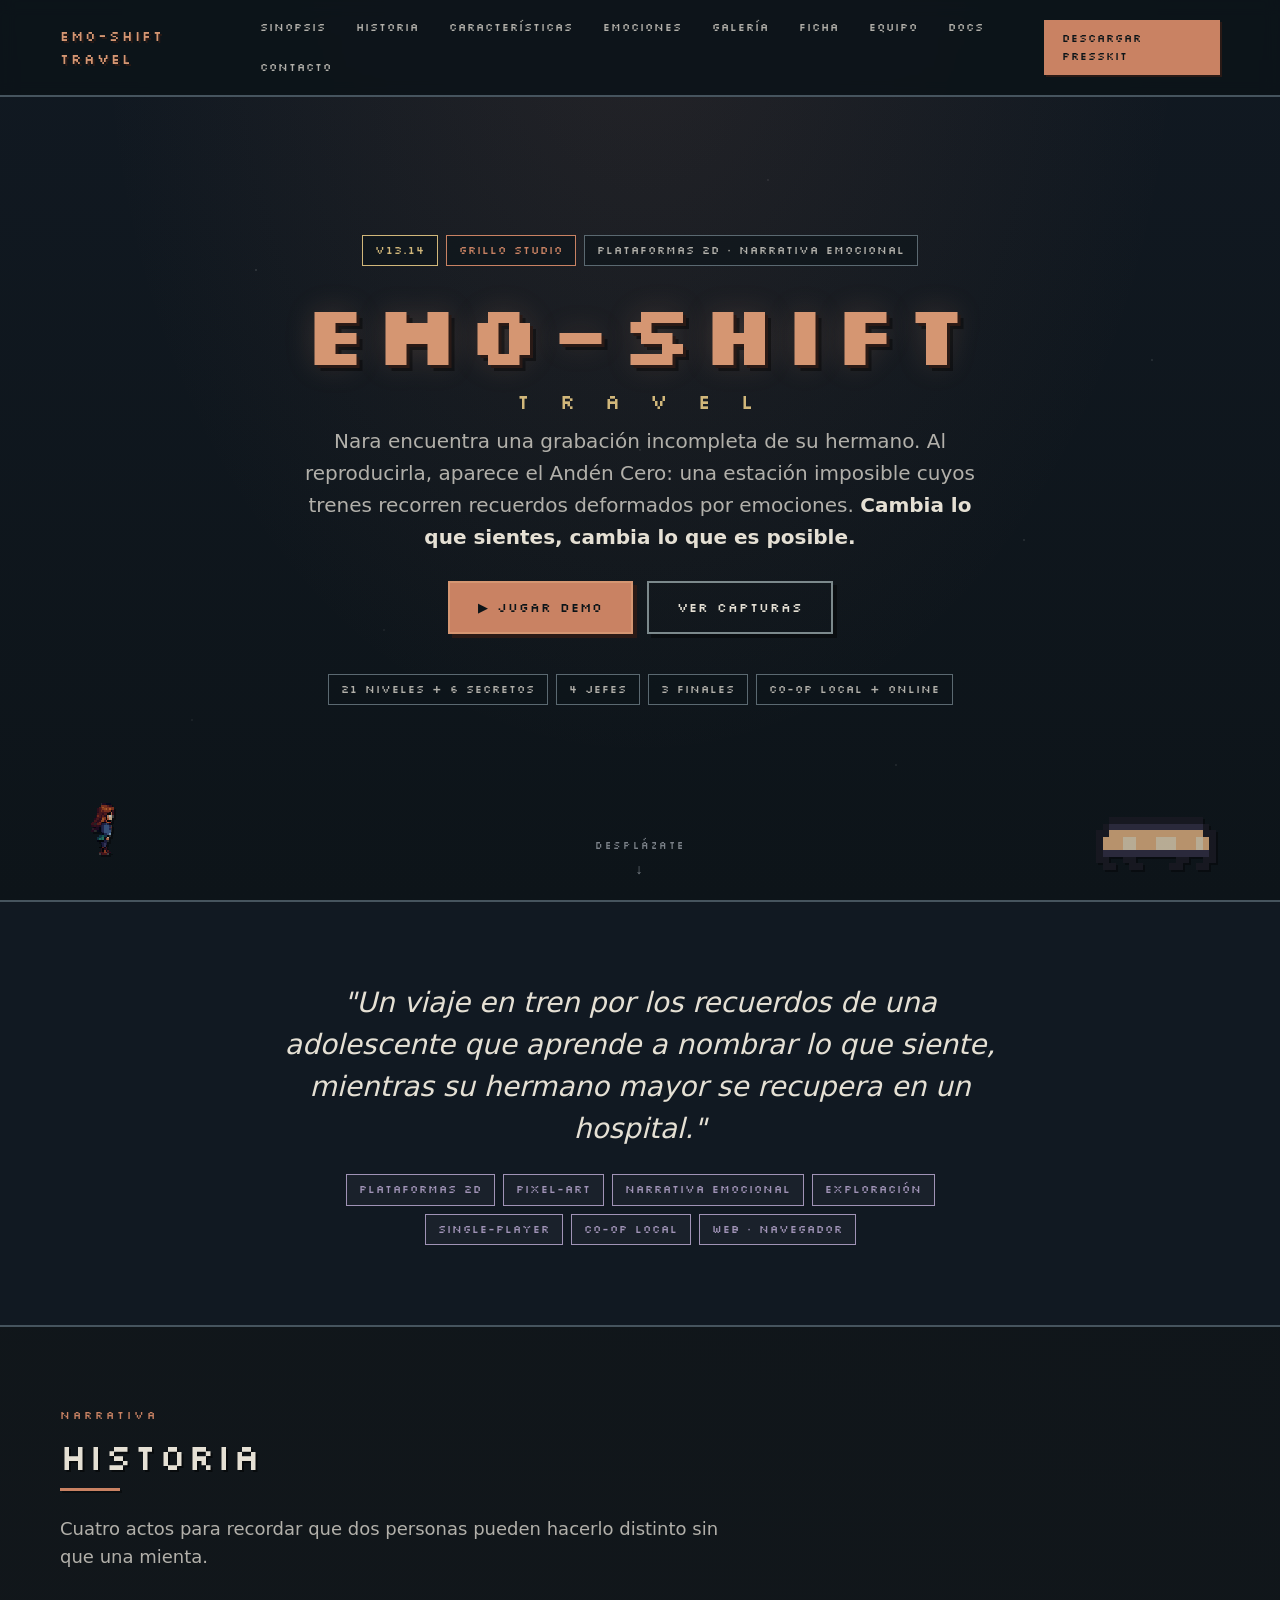
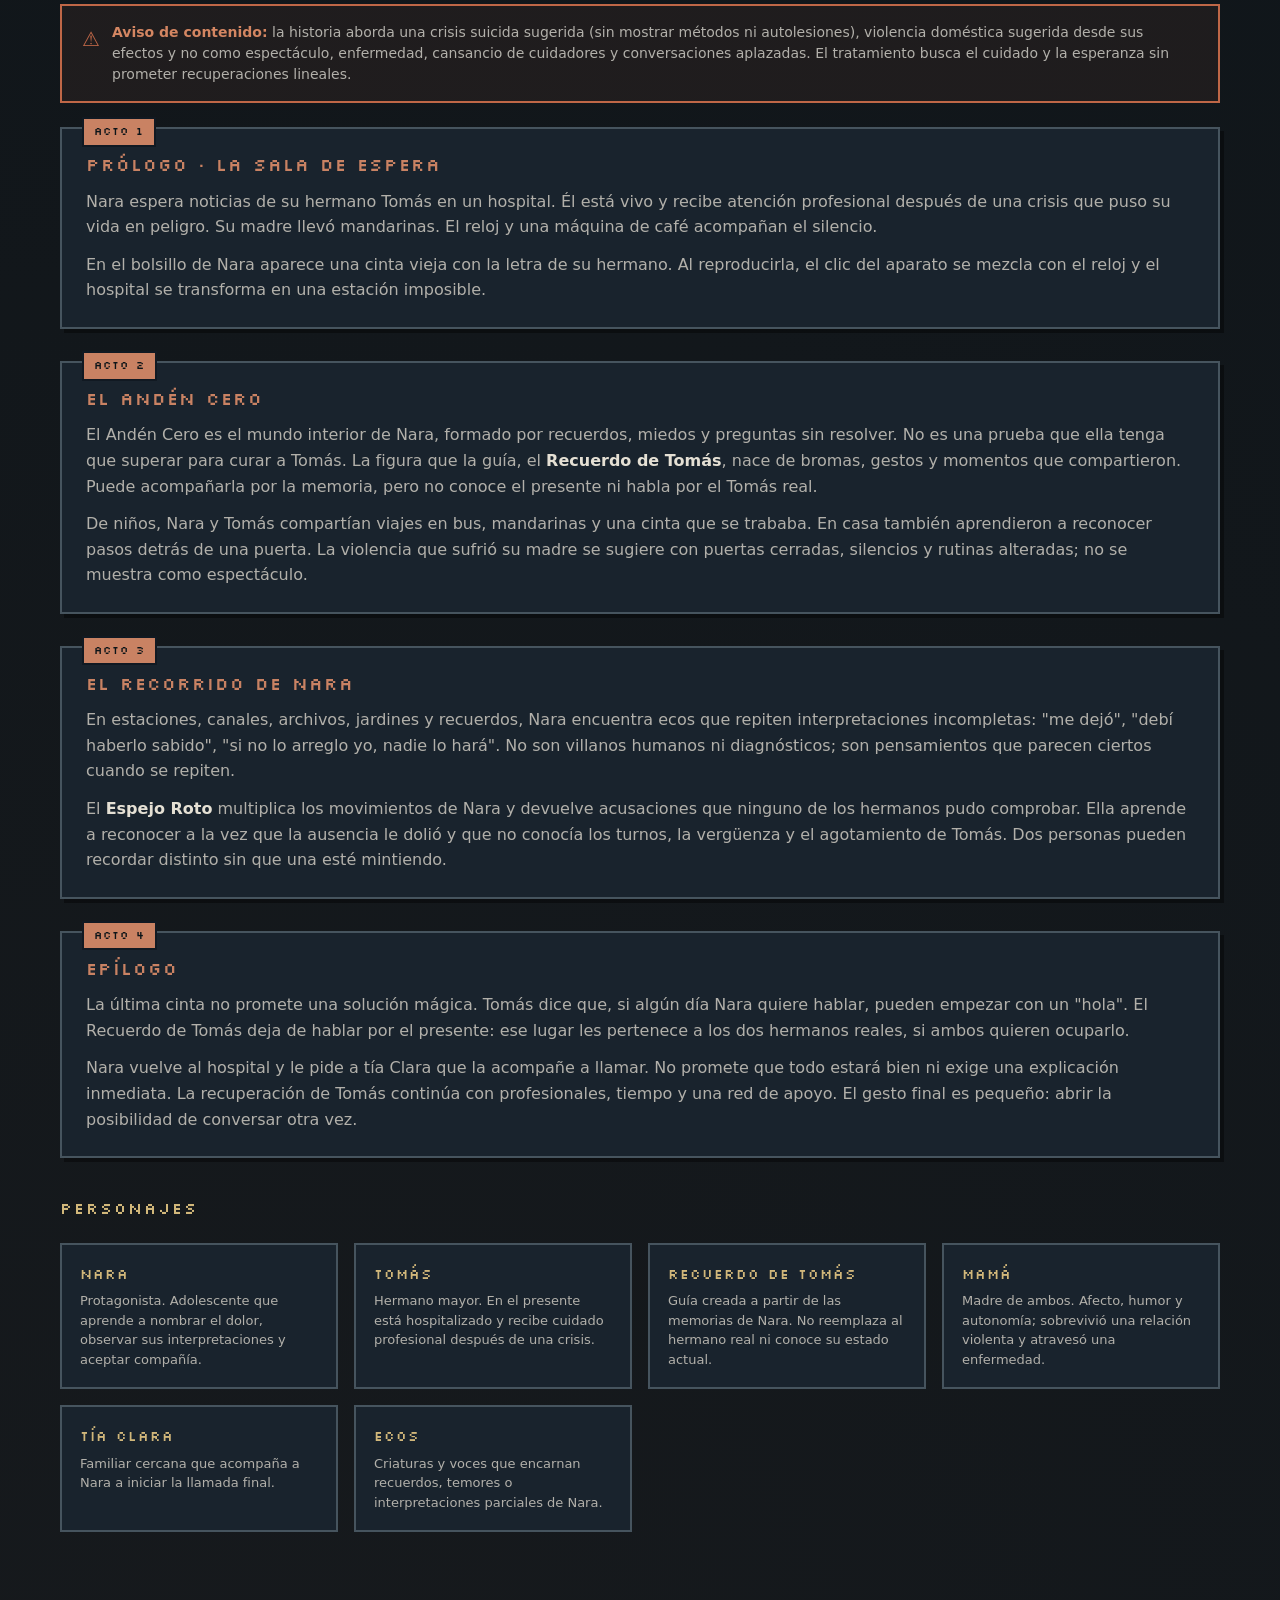
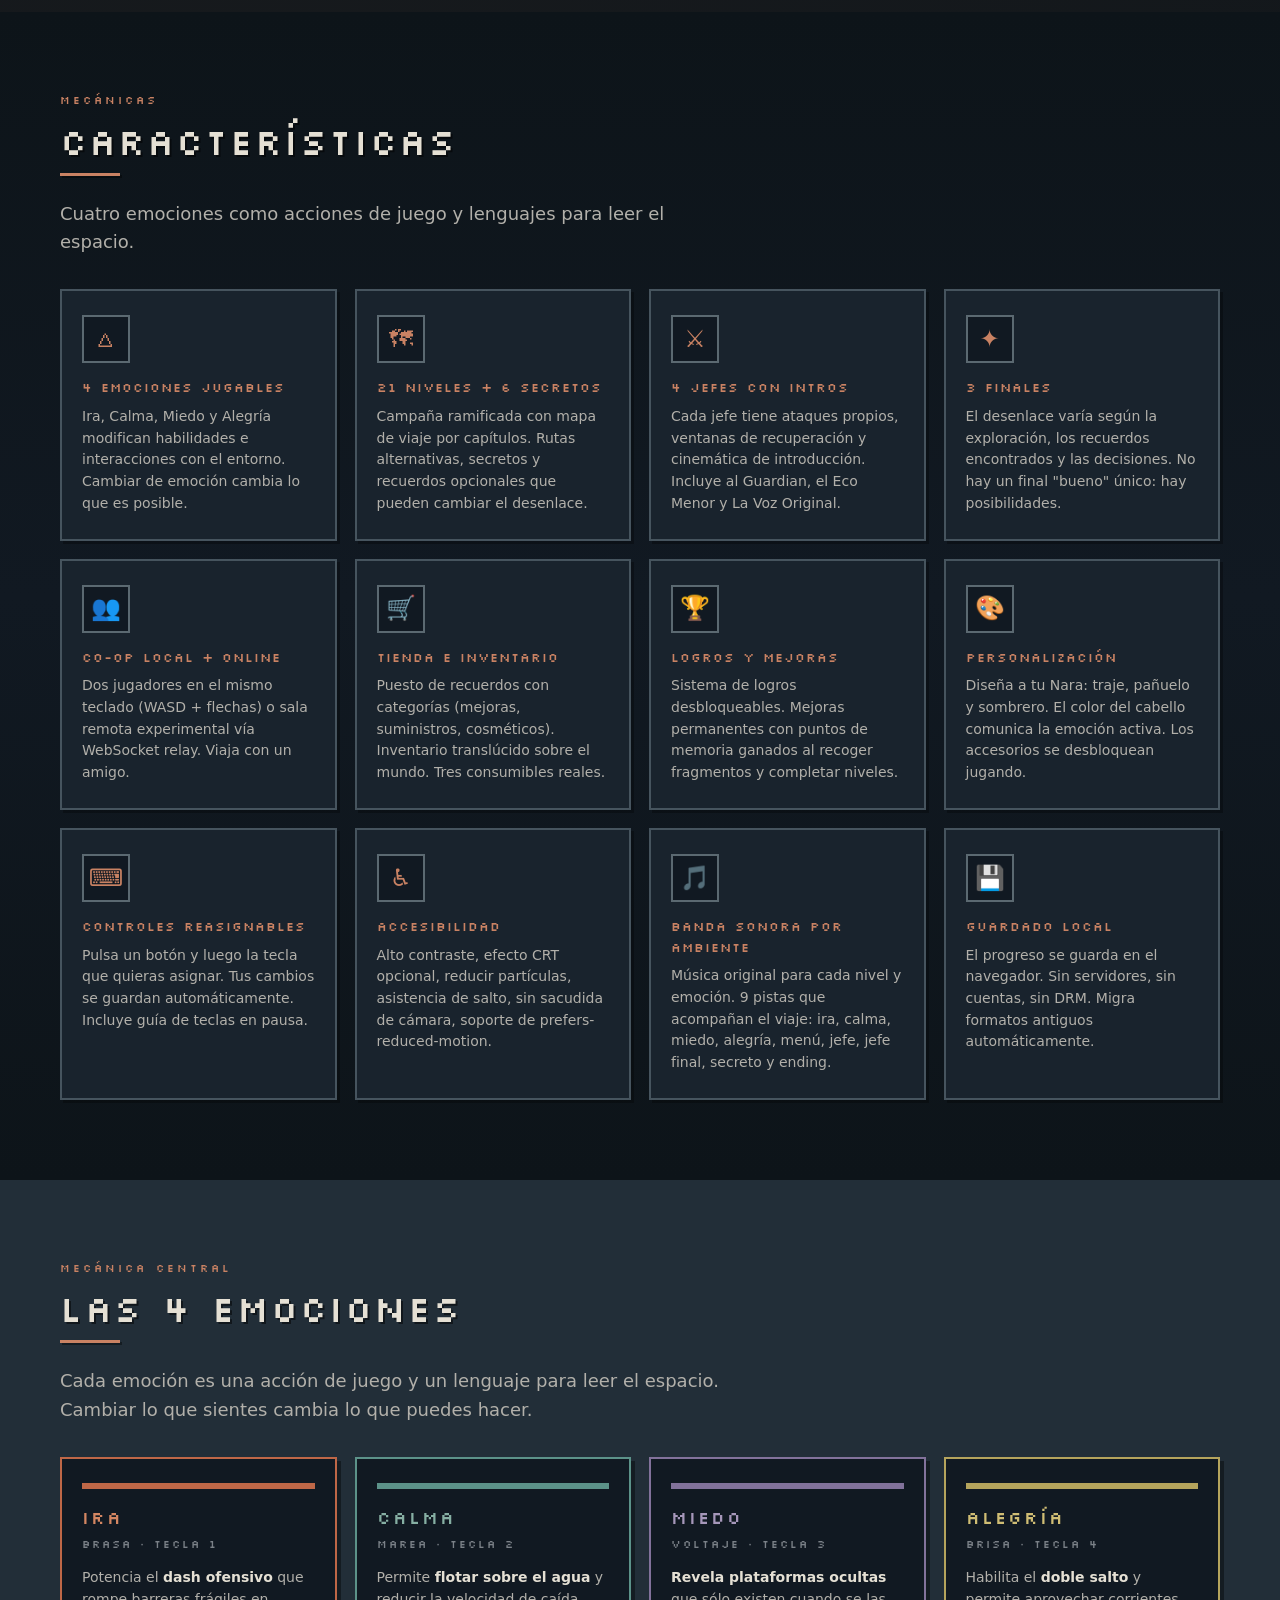
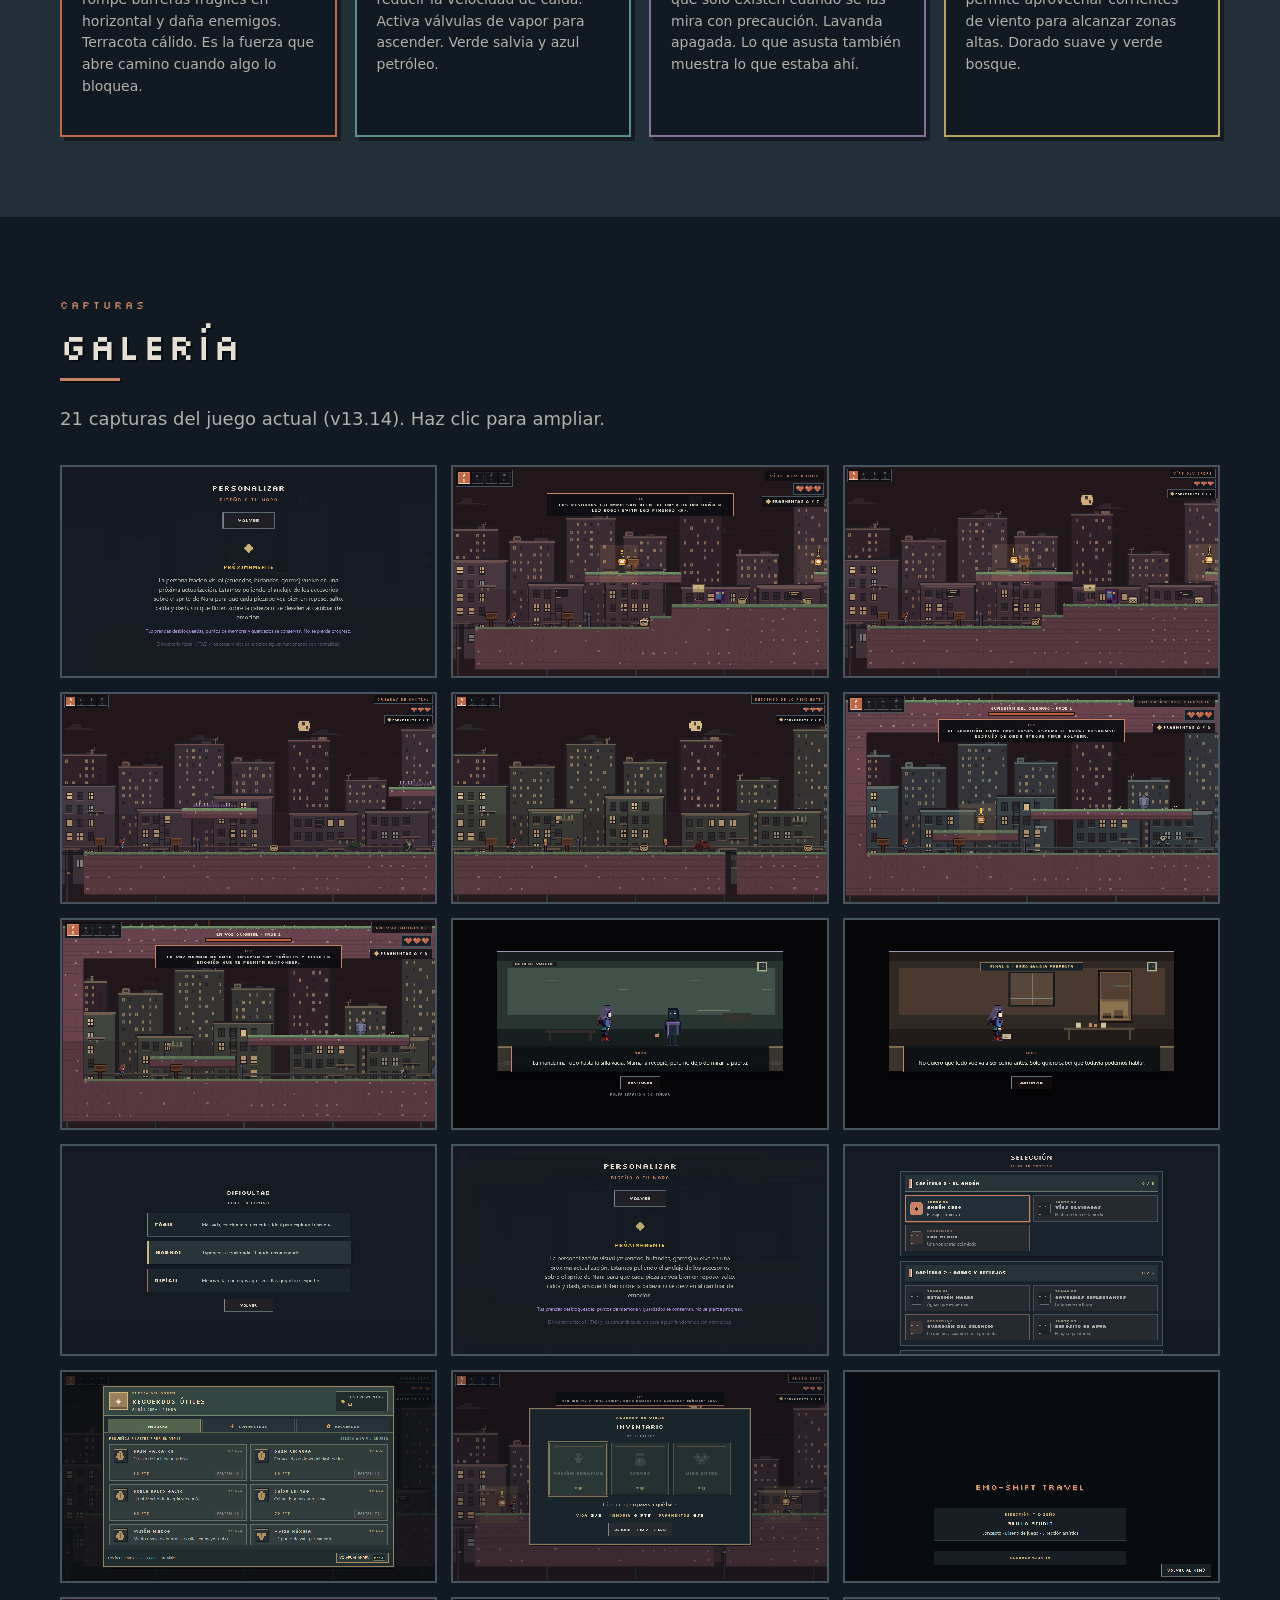
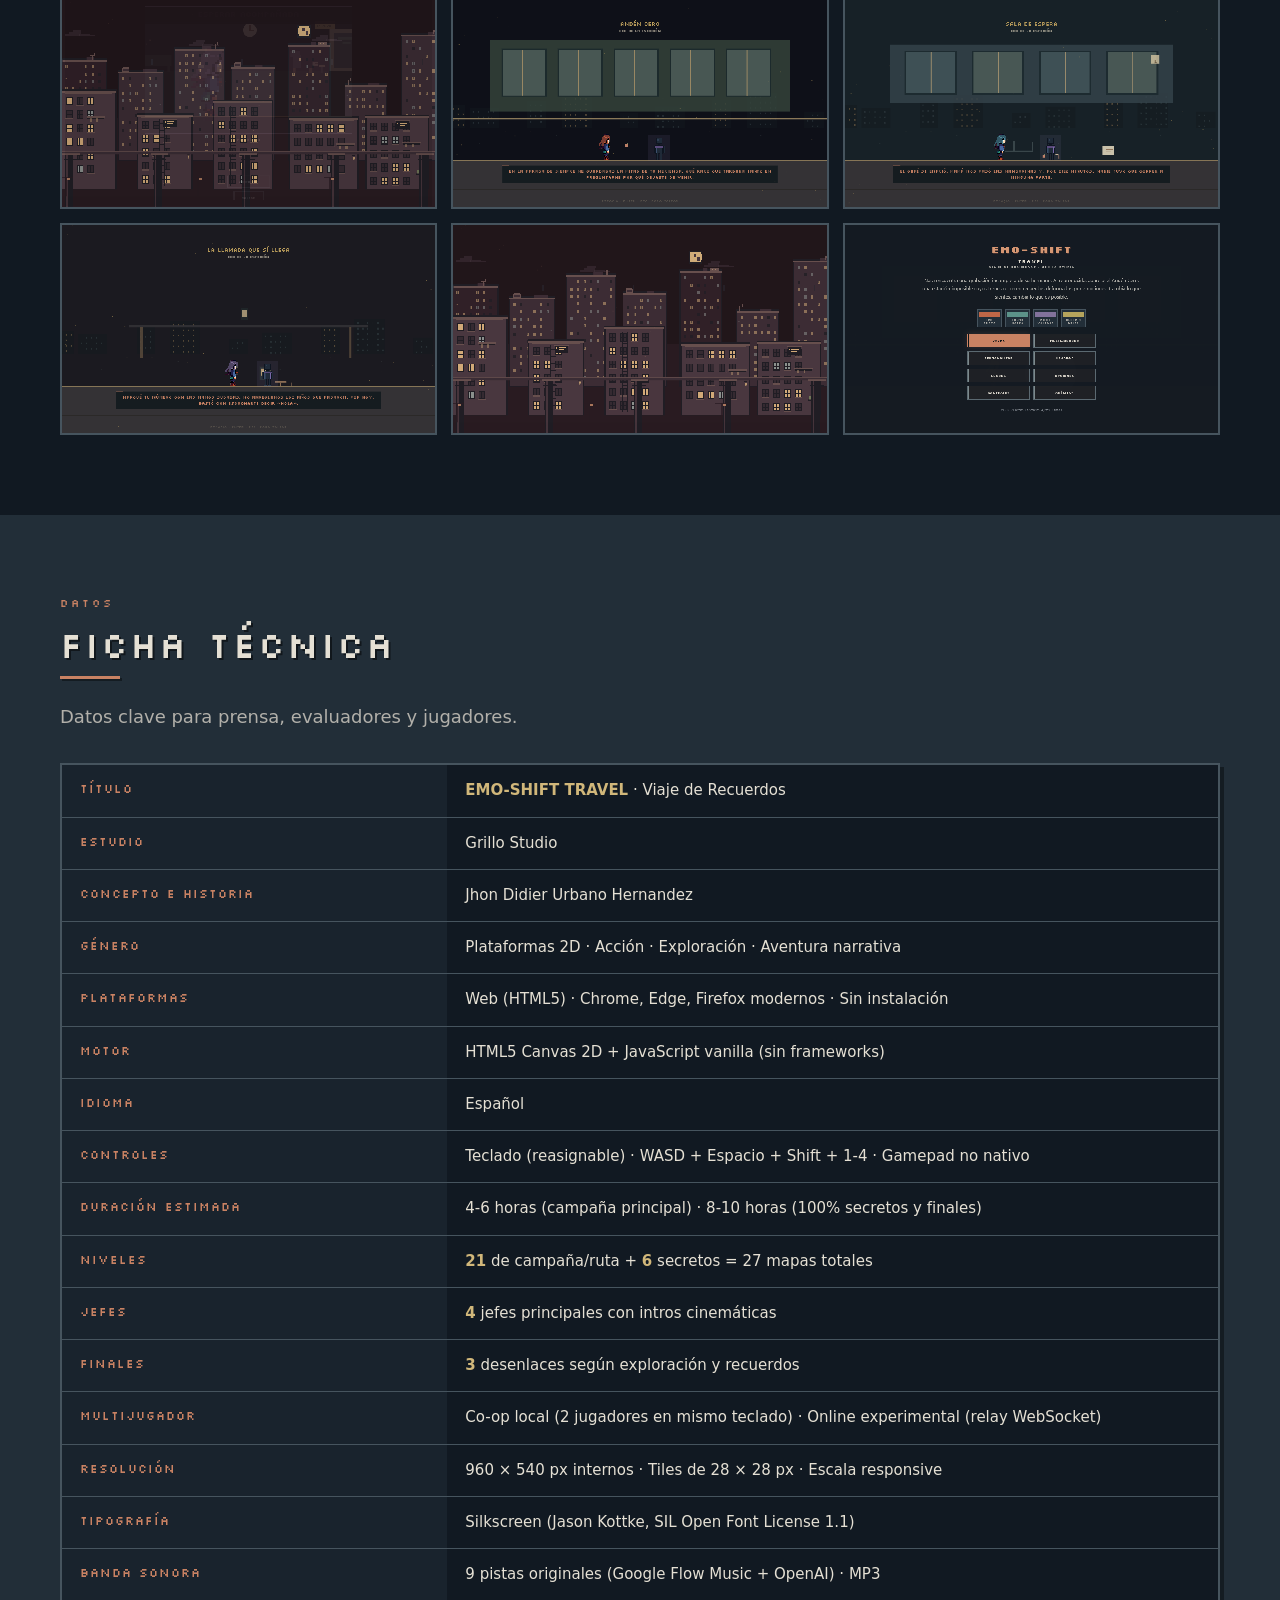
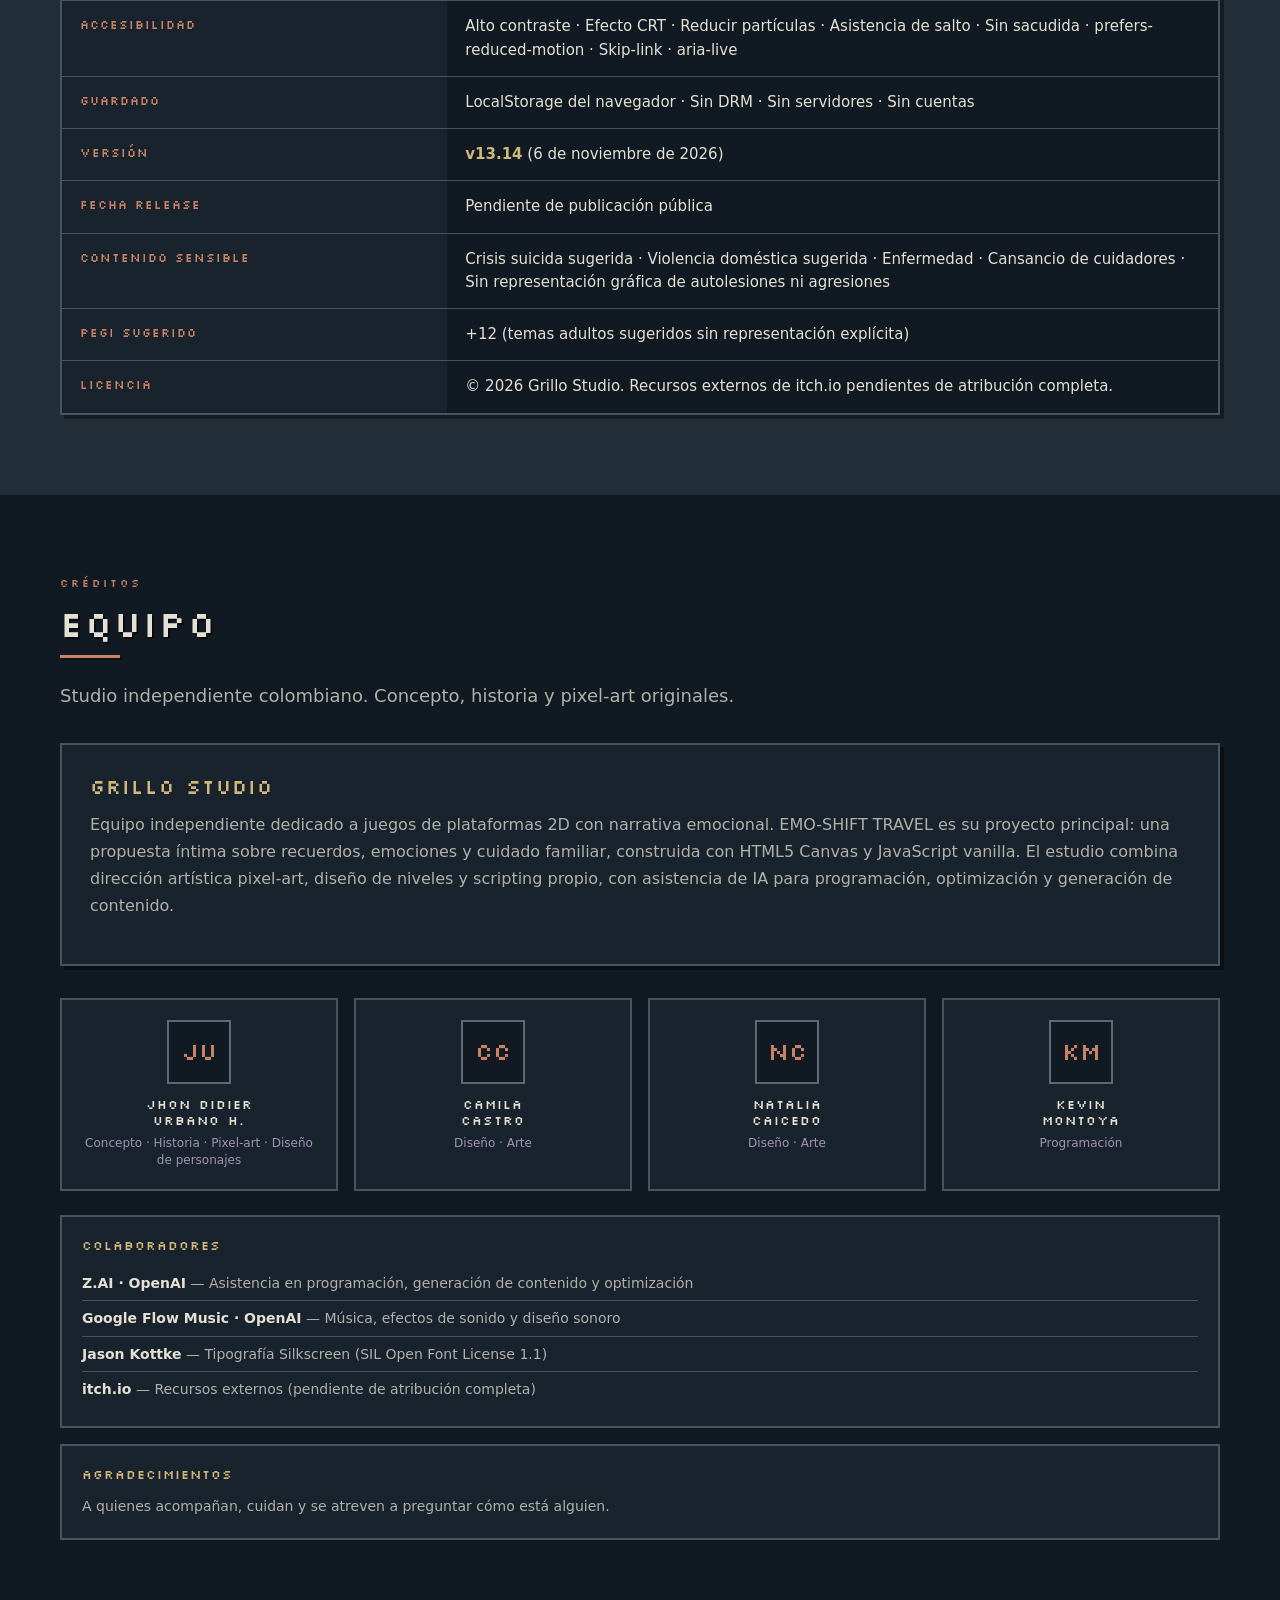
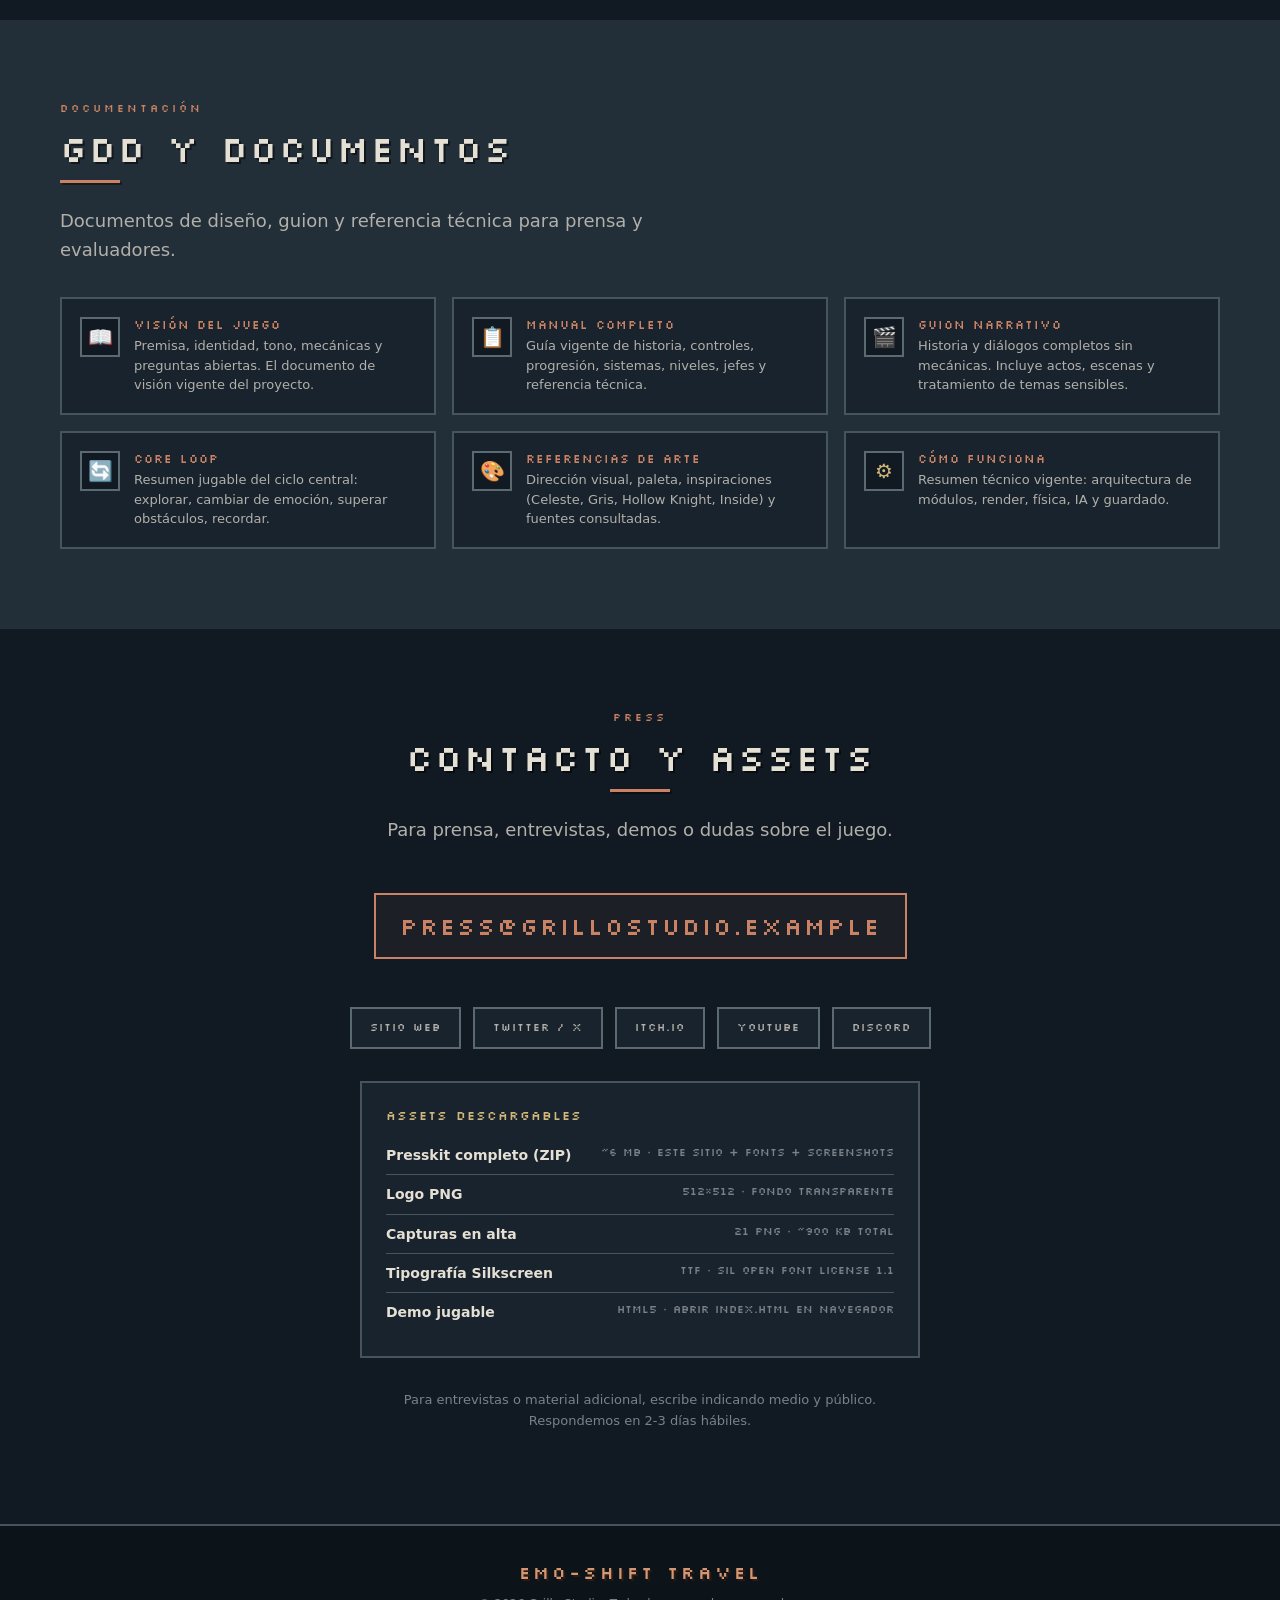
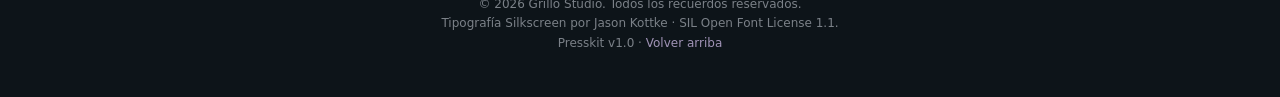
==== index.html @ 0ce3b148 "Emoshift Presskit" ====
<!DOCTYPE html>
<html lang="es">
<head>
<meta charset="UTF-8">
<meta name="viewport" content="width=device-width, initial-scale=1.0">
<title>EMO-SHIFT TRAVEL — Presskit · Grillo Studio</title>
<meta name="description" content="Presskit oficial de EMO-SHIFT TRAVEL, plataformas 2D narrativa de Grillo Studio. Sinopsis, características, galería, ficha técnica y contacto.">
<meta name="author" content="Grillo Studio · Jhon Didier Urbano Hernandez">
<meta name="theme-color" content="#111922">
<meta name="color-scheme" content="dark">
<!-- Open Graph -->
<meta property="og:type" content="website">
<meta property="og:title" content="EMO-SHIFT TRAVEL · Presskit">
<meta property="og:description" content="Pixel-art emocional: cambia lo que sientes, cambia lo que es posible. 21 niveles + 6 secretos · 4 jefes · 3 finales. Grillo Studio.">
<meta property="og:image" content="assets/logos/logo-512.png">
<meta property="og:image:width" content="512">
<meta property="og:image:height" content="512">
<meta property="og:image:alt" content="Logo de EMO-SHIFT TRAVEL">
<!-- Twitter -->
<meta name="twitter:card" content="summary_large_image">
<meta name="twitter:title" content="EMO-SHIFT TRAVEL · Presskit">
<meta name="twitter:description" content="Pixel-art emocional: cambia lo que sientes, cambia lo que es posible.">
<meta name="twitter:image" content="assets/logos/logo-512.png">
<!-- Favicon: SVG moderno + PNG fallback -->
<link rel="icon" type="image/svg+xml" href="assets/logos/logo.svg">
<link rel="icon" type="image/png" sizes="64x64" href="assets/logos/favicon-64.png">
<link rel="apple-touch-icon" href="assets/logos/logo-256.png">
<link rel="manifest" href="site.webmanifest">
<link rel="stylesheet" href="css/presskit.css">
</head>
<body>
<a href="#main" class="skip-link">Saltar al contenido</a>

<!-- ============ NAV ============ -->
<nav class="nav" id="nav" aria-label="Navegación principal">
  <div class="nav-inner">
    <a href="#hero" class="nav-brand">EMO-SHIFT TRAVEL</a>
    <div class="nav-links">
      <a href="#sinopsis">Sinopsis</a>
      <a href="#historia">Historia</a>
      <a href="#features">Características</a>
      <a href="#emociones">Emociones</a>
      <a href="#galeria">Galería</a>
      <a href="#ficha">Ficha</a>
      <a href="#equipo">Equipo</a>
      <a href="#docs">Docs</a>
      <a href="#contacto">Contacto</a>
    </div>
    <a href="#contacto" class="nav-cta">Descargar presskit</a>
  </div>
</nav>

<main id="main">

<!-- ============ HERO ============ -->
<section class="hero" id="hero">
  <div class="hero-content">
    <div class="hero-badges">
      <span class="hero-badge gold">v13.14</span>
      <span class="hero-badge accent">GRILLO STUDIO</span>
      <span class="hero-badge">PLATAFORMAS 2D · NARRATIVA EMOCIONAL</span>
    </div>
    <h1 class="hero-logo">EMO-SHIFT</h1>
    <div class="hero-sub">T R A V E L</div>
    <p class="hero-tagline">Nara encuentra una grabación incompleta de su hermano. Al reproducirla, aparece el Andén Cero: una estación imposible cuyos trenes recorren recuerdos deformados por emociones. <strong>Cambia lo que sientes, cambia lo que es posible.</strong></p>
    <div class="hero-ctas">
      <a href="#contacto" class="btn-primary">▶ Jugar demo</a>
      <a href="#galeria" class="btn-secondary">Ver capturas</a>
    </div>
    <div class="hero-badges">
      <span class="hero-badge">21 niveles + 6 secretos</span>
      <span class="hero-badge">4 jefes</span>
      <span class="hero-badge">3 finales</span>
      <span class="hero-badge">Co-op local + online</span>
    </div>
  </div>
  <img src="assets/sprites/tren.png" alt="" class="hero-deco hero-deco-tren" aria-hidden="true">
  <img src="assets/sprites/nara_idle.png" alt="" class="hero-deco hero-deco-nara" aria-hidden="true">
  <div class="hero-scroll">Desplázate</div>
</section>

<!-- ============ SINOPSIS CORTA ============ -->
<section class="pitch" id="sinopsis">
  <div class="container-narrow">
    <p class="pitch-text">"Un viaje en tren por los recuerdos de una adolescente que aprende a nombrar lo que siente, mientras su hermano mayor se recupera en un hospital."</p>
    <div class="pitch-tags">
      <span class="pitch-tag">PLATAFORMAS 2D</span>
      <span class="pitch-tag">PIXEL-ART</span>
      <span class="pitch-tag">NARRATIVA EMOCIONAL</span>
      <span class="pitch-tag">EXPLORACIÓN</span>
      <span class="pitch-tag">SINGLE-PLAYER</span>
      <span class="pitch-tag">CO-OP LOCAL</span>
      <span class="pitch-tag">WEB · NAVEGADOR</span>
    </div>
  </div>
</section>

<!-- ============ HISTORIA ============ -->
<section class="story" id="historia">
  <div class="container">
    <div class="section-kicker">Narrativa</div>
    <h2 class="section-title">Historia</h2>
    <div class="section-divider"></div>
    <p class="section-subtitle">Cuatro actos para recordar que dos personas pueden hacerlo distinto sin que una mienta.</p>

    <div class="content-warning">
      <div class="content-warning-icon">⚠</div>
      <div class="content-warning-text">
        <strong>Aviso de contenido:</strong> la historia aborda una crisis suicida sugerida (sin mostrar métodos ni autolesiones), violencia doméstica sugerida desde sus efectos y no como espectáculo, enfermedad, cansancio de cuidadores y conversaciones aplazadas. El tratamiento busca el cuidado y la esperanza sin prometer recuperaciones lineales.
      </div>
    </div>

    <div class="story-grid">
      <article class="story-act">
        <div class="story-act-num">ACTO 1</div>
        <h3>Prólogo · La sala de espera</h3>
        <p>Nara espera noticias de su hermano Tomás en un hospital. Él está vivo y recibe atención profesional después de una crisis que puso su vida en peligro. Su madre llevó mandarinas. El reloj y una máquina de café acompañan el silencio.</p>
        <p>En el bolsillo de Nara aparece una cinta vieja con la letra de su hermano. Al reproducirla, el clic del aparato se mezcla con el reloj y el hospital se transforma en una estación imposible.</p>
      </article>

      <article class="story-act">
        <div class="story-act-num">ACTO 2</div>
        <h3>El Andén Cero</h3>
        <p>El Andén Cero es el mundo interior de Nara, formado por recuerdos, miedos y preguntas sin resolver. No es una prueba que ella tenga que superar para curar a Tomás. La figura que la guía, el <strong>Recuerdo de Tomás</strong>, nace de bromas, gestos y momentos que compartieron. Puede acompañarla por la memoria, pero no conoce el presente ni habla por el Tomás real.</p>
        <p>De niños, Nara y Tomás compartían viajes en bus, mandarinas y una cinta que se trababa. En casa también aprendieron a reconocer pasos detrás de una puerta. La violencia que sufrió su madre se sugiere con puertas cerradas, silencios y rutinas alteradas; no se muestra como espectáculo.</p>
      </article>

      <article class="story-act">
        <div class="story-act-num">ACTO 3</div>
        <h3>El recorrido de Nara</h3>
        <p>En estaciones, canales, archivos, jardines y recuerdos, Nara encuentra ecos que repiten interpretaciones incompletas: "me dejó", "debí haberlo sabido", "si no lo arreglo yo, nadie lo hará". No son villanos humanos ni diagnósticos; son pensamientos que parecen ciertos cuando se repiten.</p>
        <p>El <strong>Espejo Roto</strong> multiplica los movimientos de Nara y devuelve acusaciones que ninguno de los hermanos pudo comprobar. Ella aprende a reconocer a la vez que la ausencia le dolió y que no conocía los turnos, la vergüenza y el agotamiento de Tomás. Dos personas pueden recordar distinto sin que una esté mintiendo.</p>
      </article>

      <article class="story-act">
        <div class="story-act-num">ACTO 4</div>
        <h3>Epílogo</h3>
        <p>La última cinta no promete una solución mágica. Tomás dice que, si algún día Nara quiere hablar, pueden empezar con un "hola". El Recuerdo de Tomás deja de hablar por el presente: ese lugar les pertenece a los dos hermanos reales, si ambos quieren ocuparlo.</p>
        <p>Nara vuelve al hospital y le pide a tía Clara que la acompañe a llamar. No promete que todo estará bien ni exige una explicación inmediata. La recuperación de Tomás continúa con profesionales, tiempo y una red de apoyo. El gesto final es pequeño: abrir la posibilidad de conversar otra vez.</p>
      </article>
    </div>

    <h3 style="margin-top:40px;color:var(--gold);font-size:16px;letter-spacing:2px;">Personajes</h3>
    <div class="char-grid">
      <div class="char-card">
        <div class="char-name">NARA</div>
        <div class="char-role">Protagonista. Adolescente que aprende a nombrar el dolor, observar sus interpretaciones y aceptar compañía.</div>
      </div>
      <div class="char-card">
        <div class="char-name">TOMÁS</div>
        <div class="char-role">Hermano mayor. En el presente está hospitalizado y recibe cuidado profesional después de una crisis.</div>
      </div>
      <div class="char-card">
        <div class="char-name">RECUERDO DE TOMÁS</div>
        <div class="char-role">Guía creada a partir de las memorias de Nara. No reemplaza al hermano real ni conoce su estado actual.</div>
      </div>
      <div class="char-card">
        <div class="char-name">MAMÁ</div>
        <div class="char-role">Madre de ambos. Afecto, humor y autonomía; sobrevivió una relación violenta y atravesó una enfermedad.</div>
      </div>
      <div class="char-card">
        <div class="char-name">TÍA CLARA</div>
        <div class="char-role">Familiar cercana que acompaña a Nara a iniciar la llamada final.</div>
      </div>
      <div class="char-card">
        <div class="char-name">ECOS</div>
        <div class="char-role">Criaturas y voces que encarnan recuerdos, temores o interpretaciones parciales de Nara.</div>
      </div>
    </div>
  </div>
</section>

<!-- ============ CARACTERÍSTICAS ============ -->
<section class="features" id="features">
  <div class="container">
    <div class="section-kicker">Mecánicas</div>
    <h2 class="section-title">Características</h2>
    <div class="section-divider"></div>
    <p class="section-subtitle">Cuatro emociones como acciones de juego y lenguajes para leer el espacio.</p>

    <div class="feature-grid">
      <div class="feature-card">
        <div class="feature-icon">🜂</div>
        <div class="feature-title">4 EMOCIONES JUGABLES</div>
        <div class="feature-desc">Ira, Calma, Miedo y Alegría modifican habilidades e interacciones con el entorno. Cambiar de emoción cambia lo que es posible.</div>
      </div>
      <div class="feature-card">
        <div class="feature-icon">🗺</div>
        <div class="feature-title">21 NIVELES + 6 SECRETOS</div>
        <div class="feature-desc">Campaña ramificada con mapa de viaje por capítulos. Rutas alternativas, secretos y recuerdos opcionales que pueden cambiar el desenlace.</div>
      </div>
      <div class="feature-card">
        <div class="feature-icon">⚔</div>
        <div class="feature-title">4 JEFES CON INTROS</div>
        <div class="feature-desc">Cada jefe tiene ataques propios, ventanas de recuperación y cinemática de introducción. Incluye al Guardian, el Eco Menor y La Voz Original.</div>
      </div>
      <div class="feature-card">
        <div class="feature-icon">✦</div>
        <div class="feature-title">3 FINALES</div>
        <div class="feature-desc">El desenlace varía según la exploración, los recuerdos encontrados y las decisiones. No hay un final "bueno" único: hay posibilidades.</div>
      </div>
      <div class="feature-card">
        <div class="feature-icon">👥</div>
        <div class="feature-title">CO-OP LOCAL + ONLINE</div>
        <div class="feature-desc">Dos jugadores en el mismo teclado (WASD + flechas) o sala remota experimental vía WebSocket relay. Viaja con un amigo.</div>
      </div>
      <div class="feature-card">
        <div class="feature-icon">🛒</div>
        <div class="feature-title">TIENDA E INVENTARIO</div>
        <div class="feature-desc">Puesto de recuerdos con categorías (mejoras, suministros, cosméticos). Inventario translúcido sobre el mundo. Tres consumibles reales.</div>
      </div>
      <div class="feature-card">
        <div class="feature-icon">🏆</div>
        <div class="feature-title">LOGROS Y MEJORAS</div>
        <div class="feature-desc">Sistema de logros desbloqueables. Mejoras permanentes con puntos de memoria ganados al recoger fragmentos y completar niveles.</div>
      </div>
      <div class="feature-card">
        <div class="feature-icon">🎨</div>
        <div class="feature-title">PERSONALIZACIÓN</div>
        <div class="feature-desc">Diseña a tu Nara: traje, pañuelo y sombrero. El color del cabello comunica la emoción activa. Los accesorios se desbloquean jugando.</div>
      </div>
      <div class="feature-card">
        <div class="feature-icon">⌨</div>
        <div class="feature-title">CONTROLES REASIGNABLES</div>
        <div class="feature-desc">Pulsa un botón y luego la tecla que quieras asignar. Tus cambios se guardan automáticamente. Incluye guía de teclas en pausa.</div>
      </div>
      <div class="feature-card">
        <div class="feature-icon">♿</div>
        <div class="feature-title">ACCESIBILIDAD</div>
        <div class="feature-desc">Alto contraste, efecto CRT opcional, reducir partículas, asistencia de salto, sin sacudida de cámara, soporte de prefers-reduced-motion.</div>
      </div>
      <div class="feature-card">
        <div class="feature-icon">🎵</div>
        <div class="feature-title">BANDA SONORA POR AMBIENTE</div>
        <div class="feature-desc">Música original para cada nivel y emoción. 9 pistas que acompañan el viaje: ira, calma, miedo, alegría, menú, jefe, jefe final, secreto y ending.</div>
      </div>
      <div class="feature-card">
        <div class="feature-icon">💾</div>
        <div class="feature-title">GUARDADO LOCAL</div>
        <div class="feature-desc">El progreso se guarda en el navegador. Sin servidores, sin cuentas, sin DRM. Migra formatos antiguos automáticamente.</div>
      </div>
    </div>
  </div>
</section>

<!-- ============ EMOCIONES ============ -->
<section class="emotions" id="emociones">
  <div class="container">
    <div class="section-kicker">Mecánica central</div>
    <h2 class="section-title">Las 4 emociones</h2>
    <div class="section-divider"></div>
    <p class="section-subtitle">Cada emoción es una acción de juego y un lenguaje para leer el espacio. Cambiar lo que sientes cambia lo que puedes hacer.</p>

    <div class="emotion-grid">
      <article class="emotion-card ira">
        <div class="emotion-swatch"></div>
        <div class="emotion-name">IRA</div>
        <div class="emotion-sub">BRASA · TECLA 1</div>
        <p class="emotion-mech">Potencia el <strong>dash ofensivo</strong> que rompe barreras frágiles en horizontal y daña enemigos. Terracota cálido. Es la fuerza que abre camino cuando algo lo bloquea.</p>
      </article>

      <article class="emotion-card calma">
        <div class="emotion-swatch"></div>
        <div class="emotion-name">CALMA</div>
        <div class="emotion-sub">MAREA · TECLA 2</div>
        <p class="emotion-mech">Permite <strong>flotar sobre el agua</strong> y reducir la velocidad de caída. Activa válvulas de vapor para ascender. Verde salvia y azul petróleo.</p>
      </article>

      <article class="emotion-card miedo">
        <div class="emotion-swatch"></div>
        <div class="emotion-name">MIEDO</div>
        <div class="emotion-sub">VOLTAJE · TECLA 3</div>
        <p class="emotion-mech"><strong>Revela plataformas ocultas</strong> que sólo existen cuando se las mira con precaución. Lavanda apagada. Lo que asusta también muestra lo que estaba ahí.</p>
      </article>

      <article class="emotion-card alegria">
        <div class="emotion-swatch"></div>
        <div class="emotion-name">ALEGRÍA</div>
        <div class="emotion-sub">BRISA · TECLA 4</div>
        <p class="emotion-mech">Habilita el <strong>doble salto</strong> y permite aprovechar corrientes de viento para alcanzar zonas altas. Dorado suave y verde bosque.</p>
      </article>
    </div>
  </div>
</section>

<!-- ============ GALERÍA ============ -->
<section class="gallery" id="galeria">
  <div class="container">
    <div class="section-kicker">Capturas</div>
    <h2 class="section-title">Galería</h2>
    <div class="section-divider"></div>
    <p class="section-subtitle">21 capturas del juego actual (v13.14). Haz clic para ampliar.</p>

    <div class="gallery-grid" id="galleryGrid">
      <button class="gallery-item" data-full="assets/screenshots/menu.png" data-caption="Menú principal — v13.14">
        <img src="assets/screenshots/menu.png" alt="Menú principal" loading="lazy">
        <div class="gallery-caption">MENÚ PRINCIPAL</div>
      </button>
      <button class="gallery-item" data-full="assets/screenshots/l2.png" data-caption="Gameplay — Nivel 2 (resortes)">
        <img src="assets/screenshots/l2.png" alt="Gameplay nivel 2" loading="lazy">
        <div class="gallery-caption">NIVEL 2 · RESORTES</div>
      </button>
      <button class="gallery-item" data-full="assets/screenshots/review_L2.png" data-caption="Revisión nivel 2">
        <img src="assets/screenshots/review_L2.png" alt="Revisión nivel 2" loading="lazy">
        <div class="gallery-caption">NIVEL 2 · REVISIÓN</div>
      </button>
      <button class="gallery-item" data-full="assets/screenshots/review_L17.png" data-caption="Nivel 17 — válvulas de vapor">
        <img src="assets/screenshots/review_L17.png" alt="Nivel 17 válvulas" loading="lazy">
        <div class="gallery-caption">NIVEL 17 · VÁLVULAS</div>
      </button>
      <button class="gallery-item" data-full="assets/screenshots/review_L19.png" data-caption="Nivel 19 — ruta principal">
        <img src="assets/screenshots/review_L19.png" alt="Nivel 19 ruta" loading="lazy">
        <div class="gallery-caption">NIVEL 19 · RUTA</div>
      </button>
      <button class="gallery-item" data-full="assets/screenshots/boss_l6.png" data-caption="Jefe — Nivel 6 (Guardian)">
        <img src="assets/screenshots/boss_l6.png" alt="Jefe nivel 6" loading="lazy">
        <div class="gallery-caption">JEFE · GUARDIAN (L6)</div>
      </button>
      <button class="gallery-item" data-full="assets/screenshots/boss_l12.png" data-caption="Jefe — Nivel 12 (Eco Menor)">
        <img src="assets/screenshots/boss_l12.png" alt="Jefe nivel 12" loading="lazy">
        <div class="gallery-caption">JEFE · ECO MENOR (L12)</div>
      </button>
      <button class="gallery-item" data-full="assets/screenshots/cinematica_casa_revision.png" data-caption="Cinemática — casa familiar">
        <img src="assets/screenshots/cinematica_casa_revision.png" alt="Cinemática casa" loading="lazy">
        <div class="gallery-caption">CINEMÁTICA · CASA</div>
      </button>
      <button class="gallery-item" data-full="assets/screenshots/cinematica_final_revision.png" data-caption="Cinemática — final">
        <img src="assets/screenshots/cinematica_final_revision.png" alt="Cinemática final" loading="lazy">
        <div class="gallery-caption">CINEMÁTICA · FINAL</div>
      </button>
      <button class="gallery-item" data-full="assets/screenshots/dificultad_revision.png" data-caption="Selección de dificultad">
        <img src="assets/screenshots/dificultad_revision.png" alt="Dificultad" loading="lazy">
        <div class="gallery-caption">DIFICULTAD</div>
      </button>
      <button class="gallery-item" data-full="assets/screenshots/personalizacion.png" data-caption="Pantalla de personalización">
        <img src="assets/screenshots/personalizacion.png" alt="Personalización" loading="lazy">
        <div class="gallery-caption">PERSONALIZACIÓN</div>
      </button>
      <button class="gallery-item" data-full="assets/screenshots/mapa.png" data-caption="Mapa de viaje por capítulos">
        <img src="assets/screenshots/mapa.png" alt="Mapa de viaje" loading="lazy">
        <div class="gallery-caption">MAPA DE VIAJE</div>
      </button>
      <button class="gallery-item" data-full="assets/screenshots/tienda.png" data-caption="Tienda — puesto de recuerdos">
        <img src="assets/screenshots/tienda.png" alt="Tienda" loading="lazy">
        <div class="gallery-caption">TIENDA · PUESTO</div>
      </button>
      <button class="gallery-item" data-full="assets/screenshots/inventario.png" data-caption="Inventario">
        <img src="assets/screenshots/inventario.png" alt="Inventario" loading="lazy">
        <div class="gallery-caption">INVENTARIO</div>
      </button>
      <button class="gallery-item" data-full="assets/screenshots/creditos.png" data-caption="Créditos">
        <img src="assets/screenshots/creditos.png" alt="Créditos" loading="lazy">
        <div class="gallery-caption">CRÉDITOS</div>
      </button>
      <button class="gallery-item" data-full="assets/screenshots/prologue_hospital.png" data-caption="Prólogo — hospital">
        <img src="assets/screenshots/prologue_hospital.png" alt="Prólogo hospital" loading="lazy">
        <div class="gallery-caption">PRÓLOGO · HOSPITAL</div>
      </button>
      <button class="gallery-item" data-full="assets/screenshots/memory_bus.png" data-caption="Recuerdo — bus">
        <img src="assets/screenshots/memory_bus.png" alt="Recuerdo bus" loading="lazy">
        <div class="gallery-caption">RECUERDO · BUS</div>
      </button>
      <button class="gallery-item" data-full="assets/screenshots/memory_hospital.png" data-caption="Recuerdo — hospital">
        <img src="assets/screenshots/memory_hospital.png" alt="Recuerdo hospital" loading="lazy">
        <div class="gallery-caption">RECUERDO · HOSPITAL</div>
      </button>
      <button class="gallery-item" data-full="assets/screenshots/memory_phone.png" data-caption="Recuerdo — teléfono">
        <img src="assets/screenshots/memory_phone.png" alt="Recuerdo teléfono" loading="lazy">
        <div class="gallery-caption">RECUERDO · TELÉFONO</div>
      </button>
      <button class="gallery-item" data-full="assets/screenshots/boss_intro_action.png" data-caption="Intro de jefe — acción">
        <img src="assets/screenshots/boss_intro_action.png" alt="Intro jefe acción" loading="lazy">
        <div class="gallery-caption">INTRO · JEFE</div>
      </button>
      <button class="gallery-item" data-full="assets/screenshots/diag_cine.png" data-caption="Diálogo cinemático">
        <img src="assets/screenshots/diag_cine.png" alt="Diálogo cinemático" loading="lazy">
        <div class="gallery-caption">DIÁLOGO</div>
      </button>
    </div>
  </div>
</section>

<!-- ============ FICHA TÉCNICA ============ -->
<section class="specs" id="ficha">
  <div class="container">
    <div class="section-kicker">Datos</div>
    <h2 class="section-title">Ficha técnica</h2>
    <div class="section-divider"></div>
    <p class="section-subtitle">Datos clave para prensa, evaluadores y jugadores.</p>

    <div class="specs-table">
      <div class="specs-row"><div class="specs-label">TÍTULO</div><div class="specs-value"><strong>EMO-SHIFT TRAVEL</strong> · Viaje de Recuerdos</div></div>
      <div class="specs-row"><div class="specs-label">ESTUDIO</div><div class="specs-value">Grillo Studio</div></div>
      <div class="specs-row"><div class="specs-label">CONCEPTO E HISTORIA</div><div class="specs-value">Jhon Didier Urbano Hernandez</div></div>
      <div class="specs-row"><div class="specs-label">GÉNERO</div><div class="specs-value">Plataformas 2D · Acción · Exploración · Aventura narrativa</div></div>
      <div class="specs-row"><div class="specs-label">PLATAFORMAS</div><div class="specs-value">Web (HTML5) · Chrome, Edge, Firefox modernos · Sin instalación</div></div>
      <div class="specs-row"><div class="specs-label">MOTOR</div><div class="specs-value">HTML5 Canvas 2D + JavaScript vanilla (sin frameworks)</div></div>
      <div class="specs-row"><div class="specs-label">IDIOMA</div><div class="specs-value">Español</div></div>
      <div class="specs-row"><div class="specs-label">CONTROLES</div><div class="specs-value">Teclado (reasignable) · WASD + Espacio + Shift + 1-4 · Gamepad no nativo</div></div>
      <div class="specs-row"><div class="specs-label">DURACIÓN ESTIMADA</div><div class="specs-value">4-6 horas (campaña principal) · 8-10 horas (100% secretos y finales)</div></div>
      <div class="specs-row"><div class="specs-label">NIVELES</div><div class="specs-value"><strong>21</strong> de campaña/ruta + <strong>6</strong> secretos = 27 mapas totales</div></div>
      <div class="specs-row"><div class="specs-label">JEFES</div><div class="specs-value"><strong>4</strong> jefes principales con intros cinemáticas</div></div>
      <div class="specs-row"><div class="specs-label">FINALES</div><div class="specs-value"><strong>3</strong> desenlaces según exploración y recuerdos</div></div>
      <div class="specs-row"><div class="specs-label">MULTIJUGADOR</div><div class="specs-value">Co-op local (2 jugadores en mismo teclado) · Online experimental (relay WebSocket)</div></div>
      <div class="specs-row"><div class="specs-label">RESOLUCIÓN</div><div class="specs-value">960 × 540 px internos · Tiles de 28 × 28 px · Escala responsive</div></div>
      <div class="specs-row"><div class="specs-label">TIPOGRAFÍA</div><div class="specs-value">Silkscreen (Jason Kottke, SIL Open Font License 1.1)</div></div>
      <div class="specs-row"><div class="specs-label">BANDA SONORA</div><div class="specs-value">9 pistas originales (Google Flow Music + OpenAI) · MP3</div></div>
      <div class="specs-row"><div class="specs-label">ACCESIBILIDAD</div><div class="specs-value">Alto contraste · Efecto CRT · Reducir partículas · Asistencia de salto · Sin sacudida · prefers-reduced-motion · Skip-link · aria-live</div></div>
      <div class="specs-row"><div class="specs-label">GUARDADO</div><div class="specs-value">LocalStorage del navegador · Sin DRM · Sin servidores · Sin cuentas</div></div>
      <div class="specs-row"><div class="specs-label">VERSIÓN</div><div class="specs-value"><strong>v13.14</strong> (6 de noviembre de 2026)</div></div>
      <div class="specs-row"><div class="specs-label">FECHA RELEASE</div><div class="specs-value">Pendiente de publicación pública</div></div>
      <div class="specs-row"><div class="specs-label">CONTENIDO SENSIBLE</div><div class="specs-value">Crisis suicida sugerida · Violencia doméstica sugerida · Enfermedad · Cansancio de cuidadores · Sin representación gráfica de autolesiones ni agresiones</div></div>
      <div class="specs-row"><div class="specs-label">PEGI SUGERIDO</div><div class="specs-value">+12 (temas adultos sugeridos sin representación explícita)</div></div>
      <div class="specs-row"><div class="specs-label">LICENCIA</div><div class="specs-value">© 2026 Grillo Studio. Recursos externos de itch.io pendientes de atribución completa.</div></div>
    </div>
  </div>
</section>

<!-- ============ EQUIPO ============ -->
<section class="team" id="equipo">
  <div class="container">
    <div class="section-kicker">Créditos</div>
    <h2 class="section-title">Equipo</h2>
    <div class="section-divider"></div>
    <p class="section-subtitle">Studio independiente colombiano. Concepto, historia y pixel-art originales.</p>

    <div class="studio-bio">
      <h3>Grillo Studio</h3>
      <p>Equipo independiente dedicado a juegos de plataformas 2D con narrativa emocional. EMO-SHIFT TRAVEL es su proyecto principal: una propuesta íntima sobre recuerdos, emociones y cuidado familiar, construida con HTML5 Canvas y JavaScript vanilla. El estudio combina dirección artística pixel-art, diseño de niveles y scripting propio, con asistencia de IA para programación, optimización y generación de contenido.</p>
    </div>

    <div class="team-grid">
      <div class="team-card">
        <div class="team-avatar">JU</div>
        <div class="team-name">JHON DIDIER<br>URBANO H.</div>
        <div class="team-role">Concepto · Historia · Pixel-art · Diseño de personajes</div>
      </div>
      <div class="team-card">
        <div class="team-avatar">CC</div>
        <div class="team-name">CAMILA<br>CASTRO</div>
        <div class="team-role">Diseño · Arte</div>
      </div>
      <div class="team-card">
        <div class="team-avatar">NC</div>
        <div class="team-name">NATALIA<br>CAICEDO</div>
        <div class="team-role">Diseño · Arte</div>
      </div>
      <div class="team-card">
        <div class="team-avatar">KM</div>
        <div class="team-name">KEVIN<br>MONTOYA</div>
        <div class="team-role">Programación</div>
      </div>
    </div>

    <div class="collab-list">
      <h4>COLABORADORES</h4>
      <ul>
        <li><strong>Z.AI · OpenAI</strong> — Asistencia en programación, generación de contenido y optimización</li>
        <li><strong>Google Flow Music · OpenAI</strong> — Música, efectos de sonido y diseño sonoro</li>
        <li><strong>Jason Kottke</strong> — Tipografía Silkscreen (SIL Open Font License 1.1)</li>
        <li><strong>itch.io</strong> — Recursos externos (pendiente de atribución completa)</li>
      </ul>
    </div>

    <div class="collab-list" style="margin-top:16px">
      <h4>AGRADECIMIENTOS</h4>
      <p style="margin:0;font-size:14px;color:var(--fg-dim);line-height:1.6">A quienes acompañan, cuidan y se atreven a preguntar cómo está alguien.</p>
    </div>
  </div>
</section>

<!-- ============ GDD / DOCS ============ -->
<section class="docs" id="docs">
  <div class="container">
    <div class="section-kicker">Documentación</div>
    <h2 class="section-title">GDD y documentos</h2>
    <div class="section-divider"></div>
    <p class="section-subtitle">Documentos de diseño, guion y referencia técnica para prensa y evaluadores.</p>

    <div class="docs-grid">
      <a href="docs/VISION_DEL_JUEGO.md" class="doc-card" target="_blank">
        <div class="doc-icon">📖</div>
        <div class="doc-info">
          <h4>VISIÓN DEL JUEGO</h4>
          <p>Premisa, identidad, tono, mecánicas y preguntas abiertas. El documento de visión vigente del proyecto.</p>
        </div>
      </a>
      <a href="docs/MANUAL_COMPLETO.md" class="doc-card" target="_blank">
        <div class="doc-icon">📋</div>
        <div class="doc-info">
          <h4>MANUAL COMPLETO</h4>
          <p>Guía vigente de historia, controles, progresión, sistemas, niveles, jefes y referencia técnica.</p>
        </div>
      </a>
      <a href="docs/GUION_HISTORIA.md" class="doc-card" target="_blank">
        <div class="doc-icon">🎬</div>
        <div class="doc-info">
          <h4>GUION NARRATIVO</h4>
          <p>Historia y diálogos completos sin mecánicas. Incluye actos, escenas y tratamiento de temas sensibles.</p>
        </div>
      </a>
      <a href="docs/CORE_LOOP.md" class="doc-card" target="_blank">
        <div class="doc-icon">🔄</div>
        <div class="doc-info">
          <h4>CORE LOOP</h4>
          <p>Resumen jugable del ciclo central: explorar, cambiar de emoción, superar obstáculos, recordar.</p>
        </div>
      </a>
      <a href="docs/REFERENCIAS_ARTE.md" class="doc-card" target="_blank">
        <div class="doc-icon">🎨</div>
        <div class="doc-info">
          <h4>REFERENCIAS DE ARTE</h4>
          <p>Dirección visual, paleta, inspiraciones (Celeste, Gris, Hollow Knight, Inside) y fuentes consultadas.</p>
        </div>
      </a>
      <a href="docs/COMO_FUNCIONA.md" class="doc-card" target="_blank">
        <div class="doc-icon">⚙</div>
        <div class="doc-info">
          <h4>CÓMO FUNCIONA</h4>
          <p>Resumen técnico vigente: arquitectura de módulos, render, física, IA y guardado.</p>
        </div>
      </a>
    </div>
  </div>
</section>

<!-- ============ CONTACTO ============ -->
<section class="contact" id="contacto">
  <div class="container-narrow">
    <div class="section-kicker">Press</div>
    <h2 class="section-title">Contacto y assets</h2>
    <div class="section-divider" style="margin-left:auto;margin-right:auto"></div>
    <p class="section-subtitle" style="margin-left:auto;margin-right:auto">Para prensa, entrevistas, demos o dudas sobre el juego.</p>

    <a href="mailto:press@grillostudio.example" class="contact-email">press@grillostudio.example</a>

    <div class="social-row">
      <a href="#" class="social-btn">SITIO WEB</a>
      <a href="#" class="social-btn">TWITTER / X</a>
      <a href="#" class="social-btn">ITCH.IO</a>
      <a href="#" class="social-btn">YOUTUBE</a>
      <a href="#" class="social-btn">DISCORD</a>
    </div>

    <div class="assets-list">
      <h4>ASSETS DESCARGABLES</h4>
      <ul>
        <li><strong>Presskit completo (ZIP)</strong> <span class="size">~6 MB · Este sitio + fonts + screenshots</span></li>
        <li><strong>Logo PNG</strong> <span class="size">512×512 · Fondo transparente</span></li>
        <li><strong>Capturas en alta</strong> <span class="size">21 PNG · ~900 KB total</span></li>
        <li><strong>Tipografía Silkscreen</strong> <span class="size">TTF · SIL Open Font License 1.1</span></li>
        <li><strong>Demo jugable</strong> <span class="size">HTML5 · Abrir index.html en navegador</span></li>
      </ul>
    </div>

    <p style="margin-top:32px;font-size:13px;color:var(--muted);max-width:560px;margin-left:auto;margin-right:auto">Para entrevistas o material adicional, escribe indicando medio y público. Respondemos en 2-3 días hábiles.</p>
  </div>
</section>

</main>

<!-- ============ FOOTER ============ -->
<footer class="footer">
  <div class="footer-logo">EMO-SHIFT TRAVEL</div>
  <p class="footer-copy">
    © 2026 Grillo Studio. Todos los recuerdos reservados.<br>
    Tipografía Silkscreen por Jason Kottke · SIL Open Font License 1.1.<br>
    Presskit v1.0 · <a href="#hero">Volver arriba</a>
  </p>
</footer>

<!-- ============ LIGHTBOX ============ -->
<div class="lightbox" id="lightbox" role="dialog" aria-modal="true" aria-label="Imagen ampliada">
  <button class="lightbox-close" id="lightboxClose" aria-label="Cerrar">×</button>
  <button class="lightbox-nav prev" id="lightboxPrev" aria-label="Anterior">‹</button>
  <img class="lightbox-img" id="lightboxImg" src="" alt="">
  <button class="lightbox-nav next" id="lightboxNext" aria-label="Siguiente">›</button>
  <div class="lightbox-caption" id="lightboxCaption"></div>
</div>

<script src="js/presskit.js"></script>
</body>
</html>
---- css/presskit.css ----
/* ============================================================
   EMO-SHIFT TRAVEL — PRESSKIT
   Estilo: Pixel-art leal · atlas de madrugada
   Paleta: azul tinta + cobre + marfil + dorado + 4 emociones
   ============================================================ */

@font-face{
  font-family:'Silkscreen';
  src:url('../assets/fonts/Silkscreen-Regular.ttf') format('truetype');
  font-weight:400; font-display:swap;
}
@font-face{
  font-family:'Silkscreen';
  src:url('../assets/fonts/Silkscreen-Bold.ttf') format('truetype');
  font-weight:700; font-display:swap;
}

:root{
  /* Paleta principal */
  --bg-void:#0d1419;
  --bg-deep:#111922;
  --bg-panel:#19232d;
  --bg-panel-2:#222e38;
  --bg-card:#1a2530;
  --border:#46545e;
  --border-2:#5b6971;
  --border-bright:#7c898c;
  --fg:#e5e0d4;
  --fg-dim:#b2b0aa;
  --muted:#7b8188;
  --accent:#c98263;
  --accent-2:#a093b6;
  --accent-bright:#d59672;
  --gold:#d1b77a;
  --gold-dark:#92784e;
  /* Emociones */
  --ira:#bf6747; --ira-light:#d48662; --ira-dark:#593630;
  --calma:#5c9289; --calma-light:#86afa3; --calma-dark:#26464e;
  --miedo:#82729b; --miedo-light:#a697ba; --miedo-dark:#39364b;
  --alegria:#b5a45c; --alegria-light:#d0bd74; --alegria-dark:#4b6046;
  /* Tipografía */
  --font-pixel:'Silkscreen','Courier New',monospace;
  --font-body:'Segoe UI',system-ui,-apple-system,Arial,sans-serif;
  /* Easing */
  --ease:cubic-bezier(.22,.61,.36,1);
  --dur-fast:.16s;
  --dur-base:.24s;
  --dur-slow:.4s;
}

*{margin:0;padding:0;box-sizing:border-box}
html{scroll-behavior:smooth}
body{
  background:var(--bg-void);
  color:var(--fg);
  font-family:var(--font-body);
  font-size:16px;
  line-height:1.6;
  overflow-x:hidden;
  /* Fondo con patrón sutil pixel */
  background-image:
    radial-gradient(circle at 20% 30%, rgba(201,130,99,.05) 0%, transparent 40%),
    radial-gradient(circle at 80% 70%, rgba(160,147,182,.04) 0%, transparent 40%);
}

/* ---------- Skip link ---------- */
.skip-link{
  position:absolute; left:50%; top:-60px; transform:translateX(-50%);
  z-index:1000; padding:12px 20px; background:var(--accent); color:#0c1418;
  font-family:var(--font-pixel); font-size:13px; letter-spacing:1px;
  border:2px solid #0c1418; box-shadow:4px 4px 0 rgba(0,0,0,.5);
  transition:top var(--dur-base) var(--ease);
  text-decoration:none;
}
.skip-link:focus{ top:8px; }

/* ---------- Tipografía base ---------- */
h1,h2,h3,h4,h5,h6{font-family:var(--font-pixel);font-weight:400;letter-spacing:1px;line-height:1.3}
h1{font-size:clamp(28px,5vw,52px);letter-spacing:2px}
h2{font-size:clamp(20px,3vw,28px);letter-spacing:2px}
h3{font-size:clamp(16px,2vw,20px)}
h4{font-size:14px;letter-spacing:1px}
p{margin-bottom:1em;color:var(--fg-dim)}
strong{color:var(--fg);font-weight:600}
a{color:var(--accent);text-decoration:none;transition:color var(--dur-fast)}
a:hover{color:var(--accent-bright);text-decoration:underline}
code,kbd{
  font-family:var(--font-pixel); background:var(--bg-deep);
  padding:2px 6px; border:1px solid var(--border); font-size:.9em;
}

/* ---------- Sticky nav ---------- */
.nav{
  position:fixed; top:0; left:0; right:0; z-index:100;
  background:rgba(13,20,25,.92);
  backdrop-filter:blur(8px);
  border-bottom:2px solid var(--border);
  transition:background var(--dur-base),border-color var(--dur-base);
}
.nav.scrolled{background:rgba(13,20,25,.98);border-bottom-color:var(--accent)}
.nav-inner{
  max-width:1200px; margin:0 auto; padding:10px 20px;
  display:flex; align-items:center; justify-content:space-between; gap:16px;
}
.nav-brand{
  font-family:var(--font-pixel); font-size:14px; letter-spacing:2px;
  color:var(--accent-bright); text-shadow:2px 2px 0 #2a1a16;
}
.nav-links{display:flex;gap:4px;flex-wrap:wrap}
.nav-links a{
  font-family:var(--font-pixel); font-size:11px; letter-spacing:1px;
  color:var(--fg-dim); padding:8px 12px; border:1px solid transparent;
  transition:all var(--dur-fast);
}
.nav-links a:hover,.nav-links a.active{
  color:var(--accent); border-color:var(--border-2); background:rgba(201,130,99,.06);
  text-decoration:none;
}
.nav-cta{
  font-family:var(--font-pixel); font-size:11px; letter-spacing:1px;
  padding:8px 16px; background:var(--accent); color:#0c1418;
  border:2px solid var(--accent); cursor:pointer;
  box-shadow:2px 2px 0 #2a1a16; transition:all var(--dur-fast);
}
.nav-cta:hover{transform:translate(-1px,-1px);box-shadow:3px 3px 0 #2a1a16}
.nav-cta:active{transform:translate(1px,1px);box-shadow:0 0 0 #2a1a16}
@media (max-width:760px){
  .nav-links{display:none}
  .nav-inner{padding:8px 12px}
}

/* ---------- Container ---------- */
.container{max-width:1200px;margin:0 auto;padding:0 20px}
.container-narrow{max-width:760px;margin:0 auto;padding:0 20px}
section{padding:80px 0;position:relative}
@media (max-width:760px){section{padding:48px 0}}

/* ---------- Section header ---------- */
.section-kicker{
  font-family:var(--font-pixel); font-size:11px; letter-spacing:3px;
  color:var(--accent); margin-bottom:8px; text-transform:uppercase;
}
.section-title{
  font-family:var(--font-pixel); font-size:clamp(24px,4vw,36px);
  letter-spacing:2px; color:var(--fg); margin-bottom:8px;
  text-shadow:2px 2px 0 rgba(0,0,0,.5);
}
.section-subtitle{
  font-family:var(--font-body); font-size:18px; color:var(--fg-dim);
  margin-bottom:32px; max-width:680px;
}
.section-divider{
  width:60px; height:3px; background:var(--accent);
  margin:0 0 24px 0; box-shadow:2px 2px 0 rgba(0,0,0,.4);
}

/* ---------- HERO ---------- */
.hero{
  min-height:100vh; display:flex; align-items:center; justify-content:center;
  position:relative; padding:120px 20px 60px;
  background:
    radial-gradient(ellipse at center top, rgba(201,130,99,.10) 0%, transparent 60%),
    linear-gradient(180deg, var(--bg-deep) 0%, var(--bg-void) 100%);
  overflow:hidden;
}
.hero::before{
  /* Estrellas pixel */
  content:''; position:absolute; inset:0; pointer-events:none;
  background-image:
    radial-gradient(1px 1px at 20% 30%, rgba(255,255,255,.6), transparent),
    radial-gradient(1px 1px at 60% 20%, rgba(255,255,255,.4), transparent),
    radial-gradient(1px 1px at 80% 60%, rgba(255,255,255,.5), transparent),
    radial-gradient(1px 1px at 30% 70%, rgba(255,255,255,.3), transparent),
    radial-gradient(1px 1px at 90% 40%, rgba(255,255,255,.5), transparent),
    radial-gradient(1px 1px at 50% 50%, rgba(255,255,255,.4), transparent),
    radial-gradient(1px 1px at 15% 80%, rgba(255,255,255,.3), transparent),
    radial-gradient(1px 1px at 70% 85%, rgba(255,255,255,.4), transparent);
  background-size:100% 100%;
  opacity:.6;
  animation:twinkle 6s ease-in-out infinite;
}
@keyframes twinkle{0%,100%{opacity:.4}50%{opacity:.8}}
@media (prefers-reduced-motion:reduce){.hero::before{animation:none}}

.hero-content{
  position:relative; z-index:2; text-align:center; max-width:900px;
}
.hero-badges{
  display:flex; gap:8px; justify-content:center; flex-wrap:wrap;
  margin-bottom:20px;
}
.hero-badge{
  font-family:var(--font-pixel); font-size:11px; letter-spacing:1px;
  padding:6px 12px; border:1px solid var(--border-2);
  background:rgba(13,20,25,.6); color:var(--fg-dim);
}
.hero-badge.gold{border-color:var(--gold);color:var(--gold)}
.hero-badge.accent{border-color:var(--accent);color:var(--accent)}

.hero-logo{
  font-family:var(--font-pixel); font-weight:700;
  font-size:clamp(40px,8vw,84px); letter-spacing:clamp(2px,1vw,8px);
  color:var(--accent-bright);
  text-shadow:
    3px 3px 0 #2a1a16,
    6px 6px 0 rgba(0,0,0,.4),
    0 0 30px rgba(213,150,114,.2);
  line-height:1.1; margin-bottom:6px;
  animation:logoBreath 5s ease-in-out infinite;
}
@keyframes logoBreath{0%,100%{transform:translateY(0)}50%{transform:translateY(-3px)}}
@media (prefers-reduced-motion:reduce){.hero-logo{animation:none}}

.hero-sub{
  font-family:var(--font-pixel); font-size:clamp(14px,2vw,20px);
  letter-spacing:clamp(4px,1.5vw,10px); color:var(--gold);
  margin-bottom:8px;
}
.hero-tagline{
  font-family:var(--font-body); font-size:clamp(16px,2vw,20px);
  color:var(--fg-dim); max-width:680px; margin:0 auto 28px;
  line-height:1.6;
}

.hero-ctas{display:flex;gap:14px;justify-content:center;flex-wrap:wrap;margin-bottom:40px}
.btn-primary,.btn-secondary{
  font-family:var(--font-pixel); font-size:13px; letter-spacing:1px;
  padding:14px 28px; min-height:48px; cursor:pointer;
  transition:all var(--dur-fast) var(--ease);
  border:2px solid; display:inline-flex; align-items:center; gap:8px;
  text-decoration:none;
}
.btn-primary{
  background:var(--accent); color:#0c1418; border-color:var(--accent-bright);
  box-shadow:4px 4px 0 #2a1a16;
}
.btn-primary:hover{
  transform:translate(-2px,-2px); box-shadow:6px 6px 0 #2a1a16;
  text-decoration:none; background:var(--accent-bright);
}
.btn-primary:active{transform:translate(2px,2px);box-shadow:0 0 0 #2a1a16}
.btn-secondary{
  background:transparent; color:var(--fg); border-color:var(--border-bright);
  box-shadow:4px 4px 0 rgba(0,0,0,.4);
}
.btn-secondary:hover{
  transform:translate(-2px,-2px); box-shadow:6px 6px 0 rgba(0,0,0,.4);
  border-color:var(--accent); color:var(--accent); text-decoration:none;
}
.btn-secondary:active{transform:translate(2px,2px);box-shadow:0 0 0 rgba(0,0,0,.4)}

/* Hero decoration: sprites */
.hero-deco{
  position:absolute; pointer-events:none; image-rendering:pixelated;
  filter:drop-shadow(2px 2px 0 rgba(0,0,0,.5));
}
.hero-deco-tren{
  bottom:30px; right:5%; width:120px; opacity:.7;
  animation:trainFloat 8s ease-in-out infinite;
}
.hero-deco-nara{
  bottom:30px; left:5%; width:80px; opacity:.7;
  animation:naraFloat 4s ease-in-out infinite;
}
@keyframes trainFloat{0%,100%{transform:translateY(0)}50%{transform:translateY(-6px)}}
@keyframes naraFloat{0%,100%{transform:translateY(0) scaleX(-1)}50%{transform:translateY(-4px) scaleX(-1)}}
@media (max-width:760px){.hero-deco{display:none}}
@media (prefers-reduced-motion:reduce){.hero-deco{animation:none}}

/* Hero scroll indicator */
.hero-scroll{
  position:absolute; bottom:20px; left:50%; transform:translateX(-50%);
  font-family:var(--font-pixel); font-size:10px; letter-spacing:2px;
  color:var(--muted); text-align:center;
  animation:scrollPulse 2s ease-in-out infinite;
}
.hero-scroll::after{content:'↓';display:block;font-size:14px;margin-top:4px}
@keyframes scrollPulse{0%,100%{opacity:.5}50%{opacity:1}}
@media (prefers-reduced-motion:reduce){.hero-scroll{animation:none}}

/* ---------- Pitch / sinopsis corta ---------- */
.pitch{
  background:var(--bg-deep); border-top:2px solid var(--border); border-bottom:2px solid var(--border);
}
.pitch-text{
  font-family:var(--font-body); font-size:clamp(20px,3vw,28px); line-height:1.5;
  color:var(--fg); text-align:center; max-width:880px; margin:0 auto 24px;
  font-style:italic;
}
.pitch-tags{
  display:flex; gap:8px; justify-content:center; flex-wrap:wrap; margin-top:24px;
}
.pitch-tag{
  font-family:var(--font-pixel); font-size:11px; letter-spacing:1px;
  padding:6px 12px; border:1px solid var(--accent-2);
  color:var(--accent-2); background:rgba(160,147,182,.06);
}

/* ---------- Historia ---------- */
.story-grid{display:grid;grid-template-columns:1fr;gap:32px}
.story-act{
  background:var(--bg-panel); border:2px solid var(--border);
  padding:24px; position:relative;
  box-shadow:4px 4px 0 rgba(0,0,0,.4);
  transition:transform var(--dur-base) var(--ease),border-color var(--dur-base);
}
.story-act:hover{transform:translateY(-3px);border-color:var(--accent)}
.story-act-num{
  position:absolute; top:-12px; left:20px;
  font-family:var(--font-pixel); font-size:11px; letter-spacing:1px;
  background:var(--accent); color:#0c1418; padding:4px 10px;
  border:2px solid var(--bg-deep);
}
.story-act h3{color:var(--accent);margin-bottom:12px;font-size:18px}
.story-act p{margin-bottom:12px}
.story-act p:last-child{margin-bottom:0}

.content-warning{
  background:rgba(191,103,71,.08); border:2px solid var(--ira);
  padding:16px 20px; margin:24px 0;
  display:flex; gap:12px; align-items:flex-start;
}
.content-warning-icon{
  font-family:var(--font-pixel); font-size:20px; color:var(--ira);
  flex-shrink:0;
}
.content-warning-text{
  font-family:var(--font-body); font-size:14px; color:var(--fg-dim);
  line-height:1.5;
}
.content-warning-text strong{color:var(--ira-light)}

/* Personajes */
.char-grid{
  display:grid; grid-template-columns:repeat(auto-fit,minmax(220px,1fr));
  gap:16px; margin-top:24px;
}
.char-card{
  background:var(--bg-panel); border:2px solid var(--border);
  padding:18px; transition:all var(--dur-base) var(--ease);
}
.char-card:hover{border-color:var(--accent);transform:translateY(-2px)}
.char-name{
  font-family:var(--font-pixel); font-size:14px; color:var(--gold);
  margin-bottom:6px; letter-spacing:1px;
}
.char-role{
  font-family:var(--font-body); font-size:13px; color:var(--fg-dim);
  line-height:1.5;
}

/* ---------- Features ---------- */
.features{
  background:var(--bg-deep);
  background-image:linear-gradient(180deg, var(--bg-void) 0%, var(--bg-deep) 50%, var(--bg-void) 100%);
}
.feature-grid{
  display:grid; grid-template-columns:repeat(auto-fit,minmax(240px,1fr));
  gap:18px;
}
.feature-card{
  background:var(--bg-panel); border:2px solid var(--border);
  padding:24px 20px; position:relative;
  transition:all var(--dur-base) var(--ease);
  box-shadow:3px 3px 0 rgba(0,0,0,.3);
}
.feature-card:hover{
  transform:translate(-2px,-2px);
  box-shadow:5px 5px 0 rgba(0,0,0,.4);
  border-color:var(--accent);
}
.feature-icon{
  width:48px; height:48px; display:grid; place-items:center;
  background:var(--bg-deep); border:2px solid var(--border-2);
  margin-bottom:14px; font-size:24px; color:var(--accent);
  image-rendering:pixelated;
}
.feature-icon img{width:32px;height:32px;image-rendering:pixelated}
.feature-title{
  font-family:var(--font-pixel); font-size:13px; color:var(--accent);
  letter-spacing:1px; margin-bottom:8px;
}
.feature-desc{
  font-family:var(--font-body); font-size:14px; color:var(--fg-dim);
  line-height:1.55;
}

/* ---------- Emociones ---------- */
.emotions{background:var(--bg-panel-2)}
.emotion-grid{
  display:grid; grid-template-columns:repeat(auto-fit,minmax(220px,1fr));
  gap:18px;
}
.emotion-card{
  border:2px solid; padding:24px 20px; position:relative;
  background:var(--bg-deep); transition:all var(--dur-base) var(--ease);
  box-shadow:4px 4px 0 rgba(0,0,0,.4);
}
.emotion-card.ira{border-color:var(--ira)}
.emotion-card.calma{border-color:var(--calma)}
.emotion-card.miedo{border-color:var(--miedo)}
.emotion-card.alegria{border-color:var(--alegria)}
.emotion-card:hover{transform:translate(-2px,-2px);box-shadow:6px 6px 0 rgba(0,0,0,.5)}
.emotion-card.ira:hover{background:rgba(191,103,71,.08)}
.emotion-card.calma:hover{background:rgba(92,146,137,.08)}
.emotion-card.miedo:hover{background:rgba(130,114,155,.08)}
.emotion-card.alegria:hover{background:rgba(181,164,92,.08)}

.emotion-swatch{
  width:100%; height:6px; margin-bottom:14px;
}
.emotion-card.ira .emotion-swatch{background:var(--ira)}
.emotion-card.calma .emotion-swatch{background:var(--calma)}
.emotion-card.miedo .emotion-swatch{background:var(--miedo)}
.emotion-card.alegria .emotion-swatch{background:var(--alegria)}

.emotion-name{
  font-family:var(--font-pixel); font-size:18px; letter-spacing:2px;
  margin-bottom:4px;
}
.emotion-card.ira .emotion-name{color:var(--ira-light)}
.emotion-card.calma .emotion-name{color:var(--calma-light)}
.emotion-card.miedo .emotion-name{color:var(--miedo-light)}
.emotion-card.alegria .emotion-name{color:var(--alegria-light)}

.emotion-sub{
  font-family:var(--font-pixel); font-size:11px; color:var(--muted);
  letter-spacing:2px; margin-bottom:14px;
}
.emotion-mech{
  font-family:var(--font-body); font-size:14px; color:var(--fg-dim);
  line-height:1.55;
}
.emotion-mech strong{color:var(--fg)}

/* ---------- Galería ---------- */
.gallery{background:var(--bg-deep)}
.gallery-grid{
  display:grid; grid-template-columns:repeat(auto-fill,minmax(280px,1fr));
  gap:14px;
}
.gallery-item{
  position:relative; overflow:hidden; border:2px solid var(--border);
  background:var(--bg-panel); cursor:pointer;
  transition:all var(--dur-base) var(--ease);
  aspect-ratio:16/9;
}
.gallery-item:hover{
  border-color:var(--accent); transform:translateY(-3px);
  box-shadow:0 8px 24px rgba(0,0,0,.5);
}
.gallery-item img{
  width:100%; height:100%; object-fit:cover;
  image-rendering:pixelated; image-rendering:crisp-edges;
  transition:transform var(--dur-slow) var(--ease);
}
.gallery-item:hover img{transform:scale(1.04)}
.gallery-caption{
  position:absolute; bottom:0; left:0; right:0;
  padding:10px 12px; background:linear-gradient(0deg, rgba(13,20,25,.95) 0%, transparent 100%);
  font-family:var(--font-pixel); font-size:10px; letter-spacing:1px;
  color:var(--fg); opacity:0; transition:opacity var(--dur-base);
}
.gallery-item:hover .gallery-caption{opacity:1}

/* Lightbox */
.lightbox{
  position:fixed; inset:0; z-index:200;
  background:rgba(5,8,12,.96);
  display:none; align-items:center; justify-content:center;
  padding:40px 20px;
}
.lightbox.show{display:flex; animation:fadeIn var(--dur-base) var(--ease)}
@keyframes fadeIn{from{opacity:0}to{opacity:1}}
.lightbox-img{
  max-width:94vw; max-height:88vh; border:3px solid var(--accent);
  box-shadow:0 0 40px rgba(0,0,0,.7);
  image-rendering:pixelated;
}
.lightbox-close{
  position:absolute; top:20px; right:24px;
  font-family:var(--font-pixel); font-size:20px; color:var(--fg);
  background:transparent; border:2px solid var(--border-2);
  width:44px; height:44px; cursor:pointer; transition:all var(--dur-fast);
}
.lightbox-close:hover{border-color:var(--accent);color:var(--accent)}
.lightbox-caption{
  position:absolute; bottom:24px; left:50%; transform:translateX(-50%);
  font-family:var(--font-pixel); font-size:12px; letter-spacing:1px;
  color:var(--fg-dim); text-align:center; max-width:80vw;
}
.lightbox-nav{
  position:absolute; top:50%; transform:translateY(-50%);
  font-family:var(--font-pixel); font-size:24px; color:var(--fg-dim);
  background:rgba(13,20,25,.8); border:2px solid var(--border);
  width:48px; height:48px; cursor:pointer; transition:all var(--dur-fast);
  display:grid; place-items:center;
}
.lightbox-nav:hover{border-color:var(--accent);color:var(--accent);background:rgba(201,130,99,.1)}
.lightbox-nav.prev{left:24px}
.lightbox-nav.next{right:24px}

/* ---------- Ficha técnica ---------- */
.specs{background:var(--bg-panel-2)}
.specs-table{
  display:grid; grid-template-columns:minmax(160px,1fr) 2fr;
  gap:0; border:2px solid var(--border); background:var(--bg-deep);
  box-shadow:4px 4px 0 rgba(0,0,0,.4);
}
.specs-row{
  display:contents;
}
.specs-row > div{
  padding:14px 18px; border-bottom:1px solid var(--border);
}
.specs-row:last-child > div{border-bottom:none}
.specs-label{
  font-family:var(--font-pixel); font-size:12px; letter-spacing:1px;
  color:var(--accent); background:var(--bg-panel);
}
.specs-value{
  font-family:var(--font-body); font-size:15px; color:var(--fg);
  line-height:1.55;
}
.specs-value strong{color:var(--gold)}
@media (max-width:600px){
  .specs-table{grid-template-columns:1fr}
  .specs-label{border-bottom:none;padding-bottom:6px}
  .specs-value{padding-top:0}
}

/* ---------- Equipo ---------- */
.team{background:var(--bg-deep)}
.studio-bio{
  background:var(--bg-panel); border:2px solid var(--border);
  padding:28px; margin-bottom:32px;
  box-shadow:4px 4px 0 rgba(0,0,0,.4);
}
.studio-bio h3{color:var(--gold);margin-bottom:12px;font-size:20px}
.studio-bio p{font-size:16px;line-height:1.7;color:var(--fg-dim)}
.team-grid{
  display:grid; grid-template-columns:repeat(auto-fit,minmax(200px,1fr));
  gap:16px;
}
.team-card{
  background:var(--bg-panel); border:2px solid var(--border);
  padding:20px; transition:all var(--dur-base) var(--ease);
  text-align:center;
}
.team-card:hover{border-color:var(--accent);transform:translateY(-2px)}
.team-avatar{
  width:64px; height:64px; margin:0 auto 12px;
  background:var(--bg-deep); border:2px solid var(--border-2);
  display:grid; place-items:center; font-family:var(--font-pixel);
  font-size:24px; color:var(--accent);
}
.team-name{
  font-family:var(--font-pixel); font-size:13px; color:var(--fg);
  letter-spacing:1px; margin-bottom:6px; line-height:1.3;
}
.team-role{
  font-family:var(--font-body); font-size:12px; color:var(--accent-2);
  line-height:1.4;
}
.collab-list{
  margin-top:24px; padding:20px; background:var(--bg-panel);
  border:2px solid var(--border);
}
.collab-list h4{color:var(--gold);margin-bottom:12px;font-size:13px}
.collab-list ul{list-style:none;padding:0}
.collab-list li{
  padding:6px 0; border-bottom:1px solid var(--border);
  font-size:14px; color:var(--fg-dim);
}
.collab-list li:last-child{border-bottom:none}
.collab-list li strong{color:var(--fg)}

/* ---------- GDD / Documentación ---------- */
.docs{background:var(--bg-panel-2)}
.docs-grid{
  display:grid; grid-template-columns:repeat(auto-fit,minmax(280px,1fr));
  gap:16px;
}
.doc-card{
  display:flex; align-items:flex-start; gap:14px;
  background:var(--bg-panel); border:2px solid var(--border);
  padding:18px; transition:all var(--dur-base) var(--ease);
  text-decoration:none; color:inherit;
}
.doc-card:hover{
  border-color:var(--accent); transform:translateY(-2px);
  text-decoration:none; box-shadow:0 6px 18px rgba(0,0,0,.4);
}
.doc-icon{
  width:40px; height:40px; flex-shrink:0;
  background:var(--bg-deep); border:2px solid var(--border-2);
  display:grid; place-items:center; font-size:20px; color:var(--gold);
}
.doc-info h4{
  font-family:var(--font-pixel); font-size:12px; color:var(--accent);
  letter-spacing:1px; margin-bottom:4px;
}
.doc-info p{
  font-family:var(--font-body); font-size:13px; color:var(--fg-dim);
  line-height:1.5; margin:0;
}

/* ---------- Contacto ---------- */
.contact{background:var(--bg-deep);text-align:center}
.contact-email{
  font-family:var(--font-pixel); font-size:clamp(18px,3vw,24px);
  color:var(--accent); letter-spacing:2px; margin:16px 0 24px;
  display:inline-block; padding:12px 24px;
  border:2px solid var(--accent); background:rgba(201,130,99,.06);
  text-decoration:none; transition:all var(--dur-fast);
}
.contact-email:hover{
  background:var(--accent); color:#0c1418; text-decoration:none;
  transform:translateY(-2px); box-shadow:0 4px 0 #2a1a16;
}
.social-row{
  display:flex; gap:12px; justify-content:center; flex-wrap:wrap;
  margin:24px 0;
}
.social-btn{
  font-family:var(--font-pixel); font-size:11px; letter-spacing:1px;
  padding:10px 18px; border:2px solid var(--border-2);
  background:var(--bg-panel); color:var(--fg-dim);
  text-decoration:none; transition:all var(--dur-fast);
}
.social-btn:hover{
  border-color:var(--accent); color:var(--accent);
  text-decoration:none; transform:translateY(-2px);
}
.assets-list{
  margin-top:32px; padding:24px; background:var(--bg-panel);
  border:2px solid var(--border); text-align:left; max-width:560px; margin-left:auto; margin-right:auto;
}
.assets-list h4{color:var(--gold);margin-bottom:12px;font-size:13px}
.assets-list ul{list-style:none;padding:0}
.assets-list li{
  padding:8px 0; border-bottom:1px solid var(--border);
  font-size:14px; color:var(--fg-dim); display:flex; justify-content:space-between; gap:12px;
}
.assets-list li:last-child{border-bottom:none}
.assets-list li strong{color:var(--fg)}
.assets-list li .size{color:var(--muted);font-family:var(--font-pixel);font-size:11px}

/* ---------- Footer ---------- */
.footer{
  background:var(--bg-void); border-top:2px solid var(--border);
  padding:32px 20px; text-align:center;
}
.footer-logo{
  font-family:var(--font-pixel); font-size:18px; letter-spacing:3px;
  color:var(--accent-bright); text-shadow:2px 2px 0 #2a1a16;
  margin-bottom:8px;
}
.footer-copy{
  font-family:var(--font-body); font-size:12px; color:var(--muted);
  line-height:1.6;
}
.footer-copy a{color:var(--accent-2)}

/* ---------- Focus states (accesibilidad) ---------- */
a:focus-visible,button:focus-visible,.doc-card:focus-visible,.gallery-item:focus-visible{
  outline:3px solid var(--gold); outline-offset:2px;
}

/* ---------- Reduced motion ---------- */
@media (prefers-reduced-motion:reduce){
  *,*::before,*::after{
    animation-duration:.01ms !important;
    transition-duration:.01ms !important;
    scroll-behavior:auto !important;
  }
}

/* ---------- Responsive ---------- */
@media (max-width:760px){
  .hero{padding:100px 16px 40px}
  .hero-logo{font-size:36px;letter-spacing:2px}
  .hero-sub{font-size:13px;letter-spacing:3px}
  .container,.container-narrow{padding:0 16px}
  section{padding:48px 0}
  .specs-table{grid-template-columns:1fr}
  .gallery-grid{grid-template-columns:repeat(auto-fill,minmax(220px,1fr))}
}
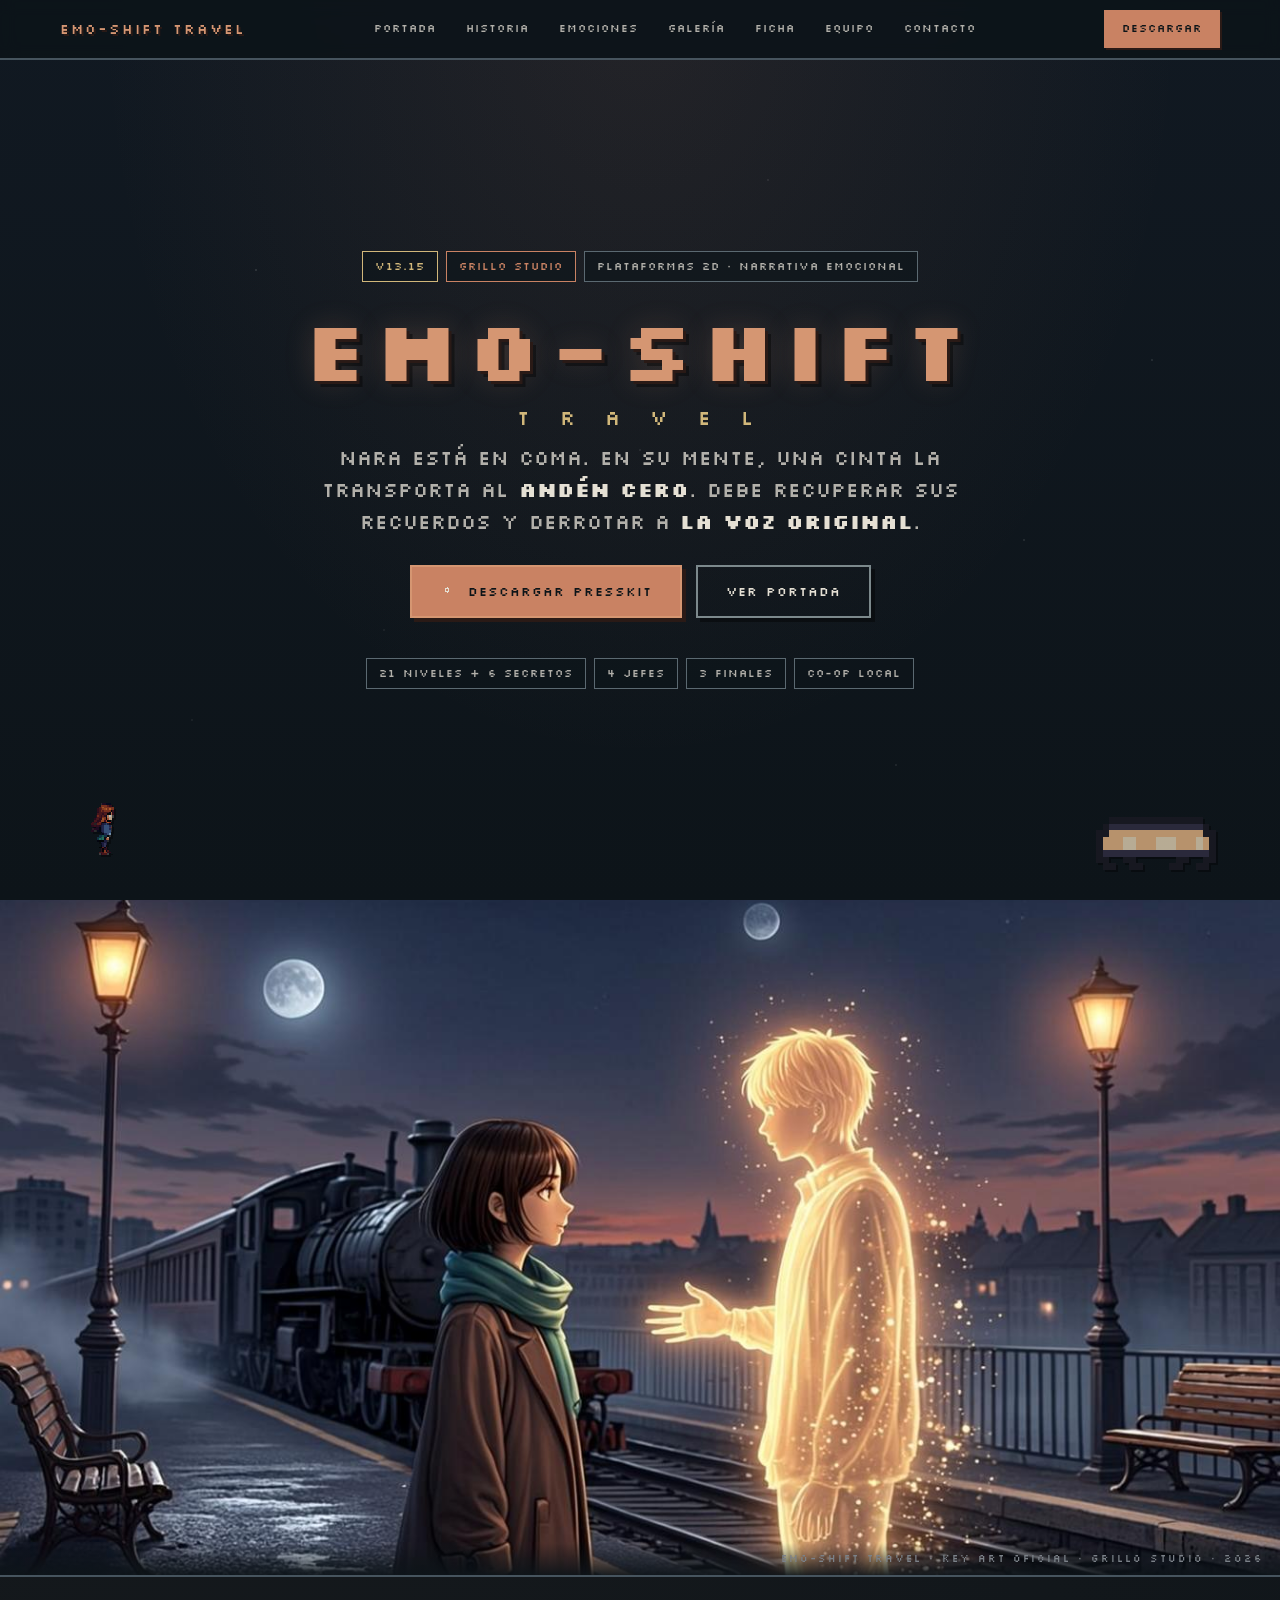
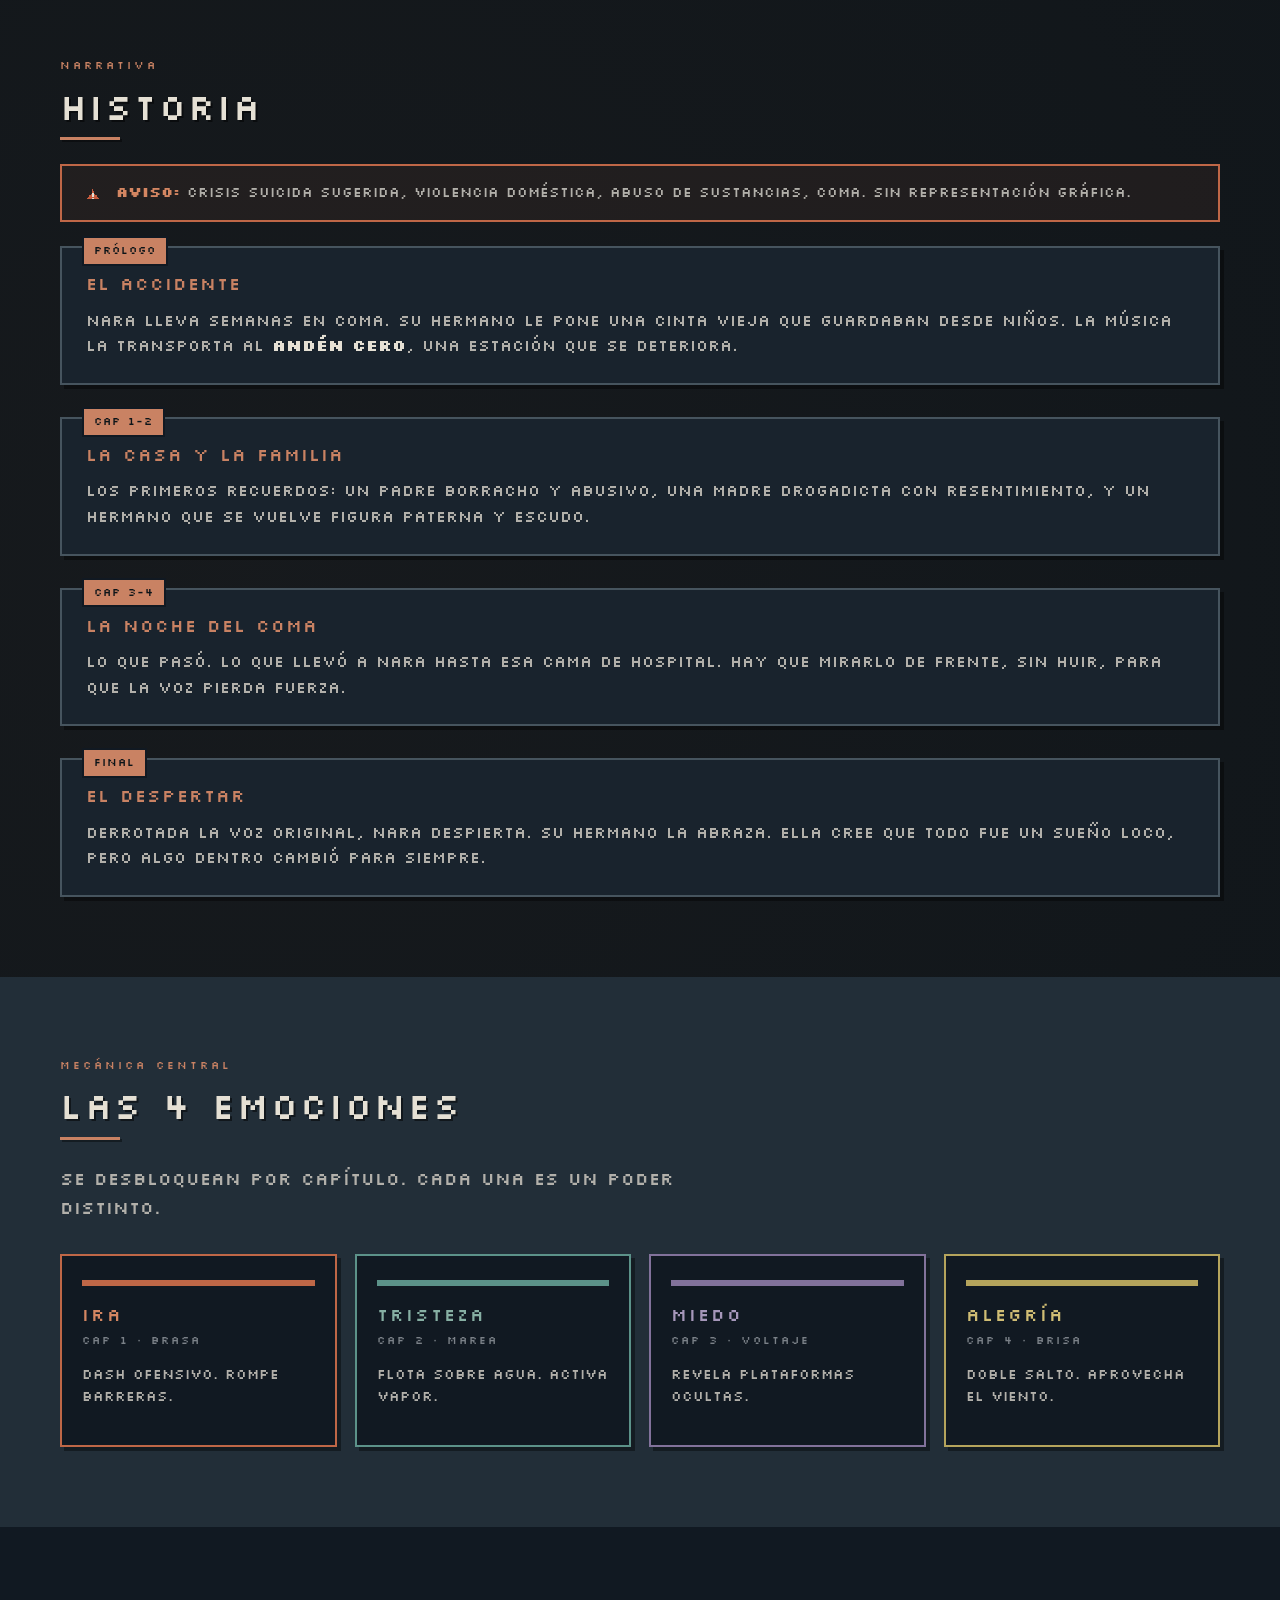
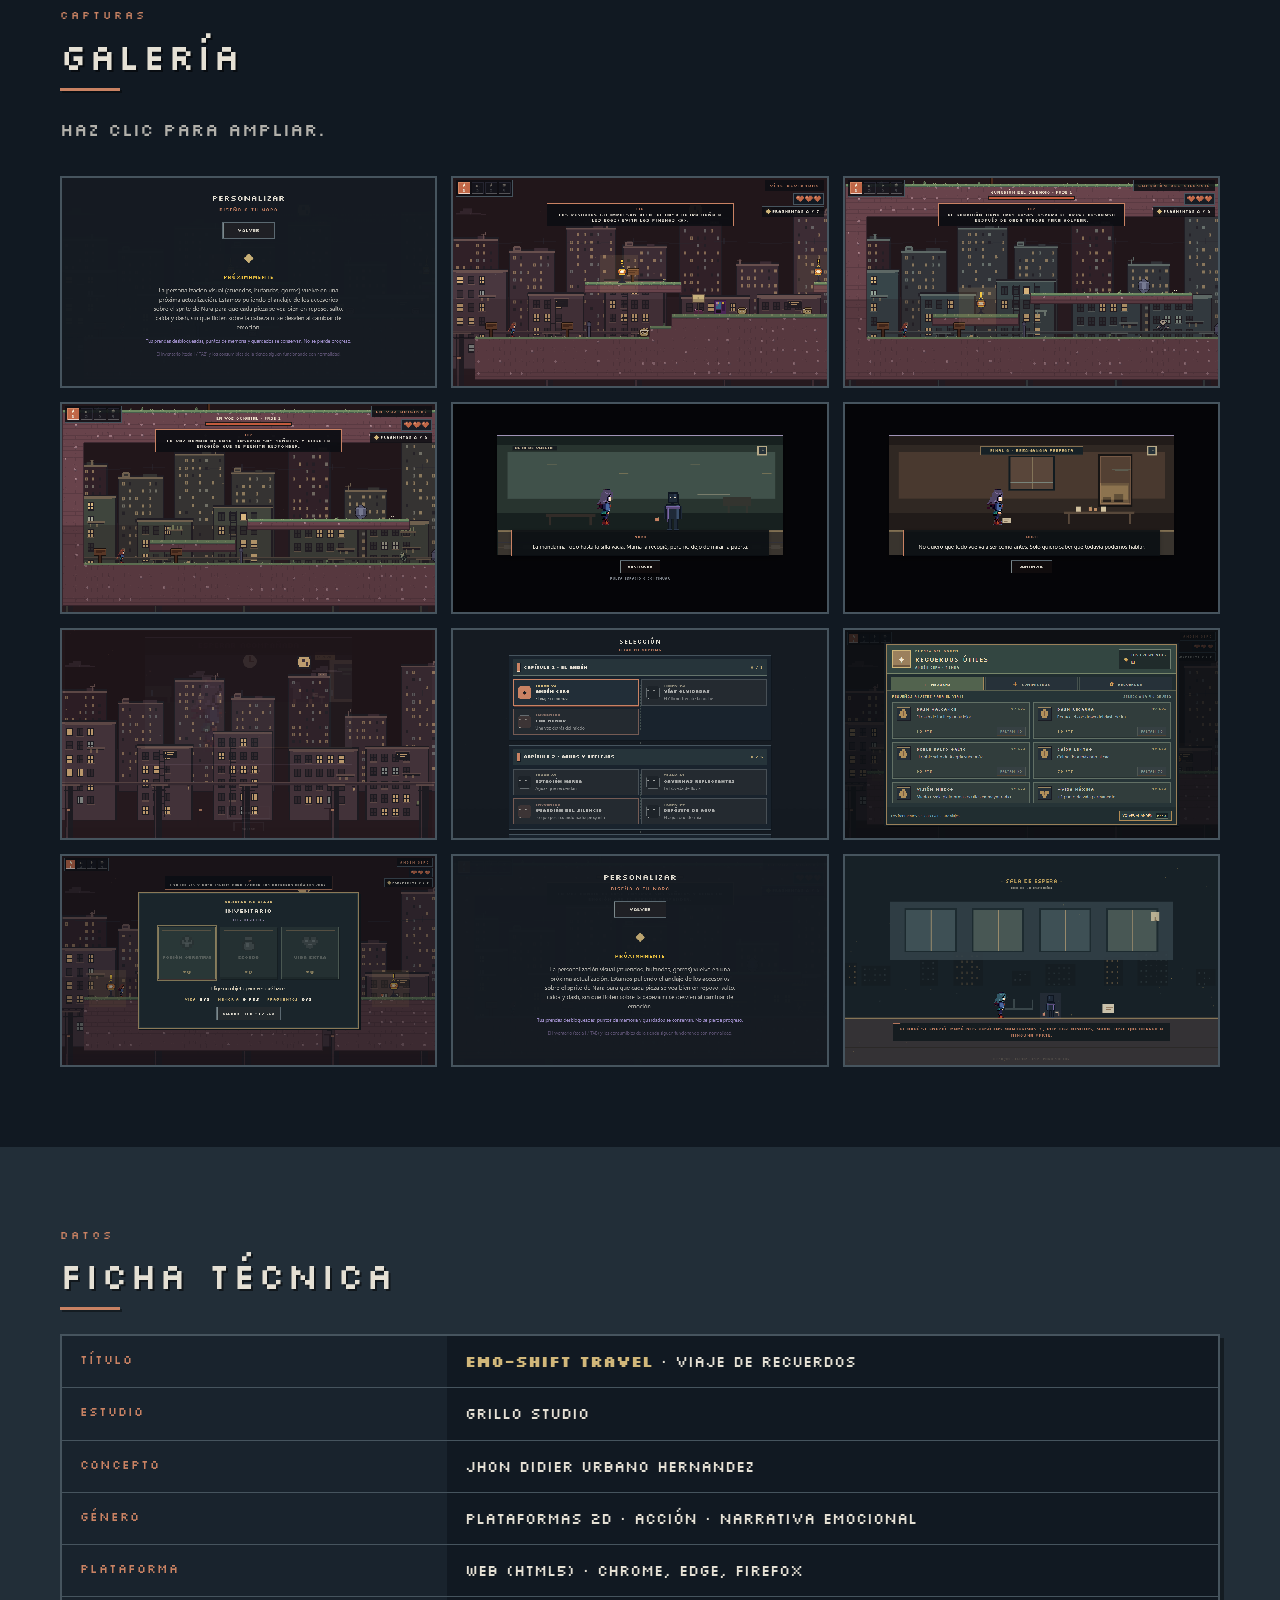
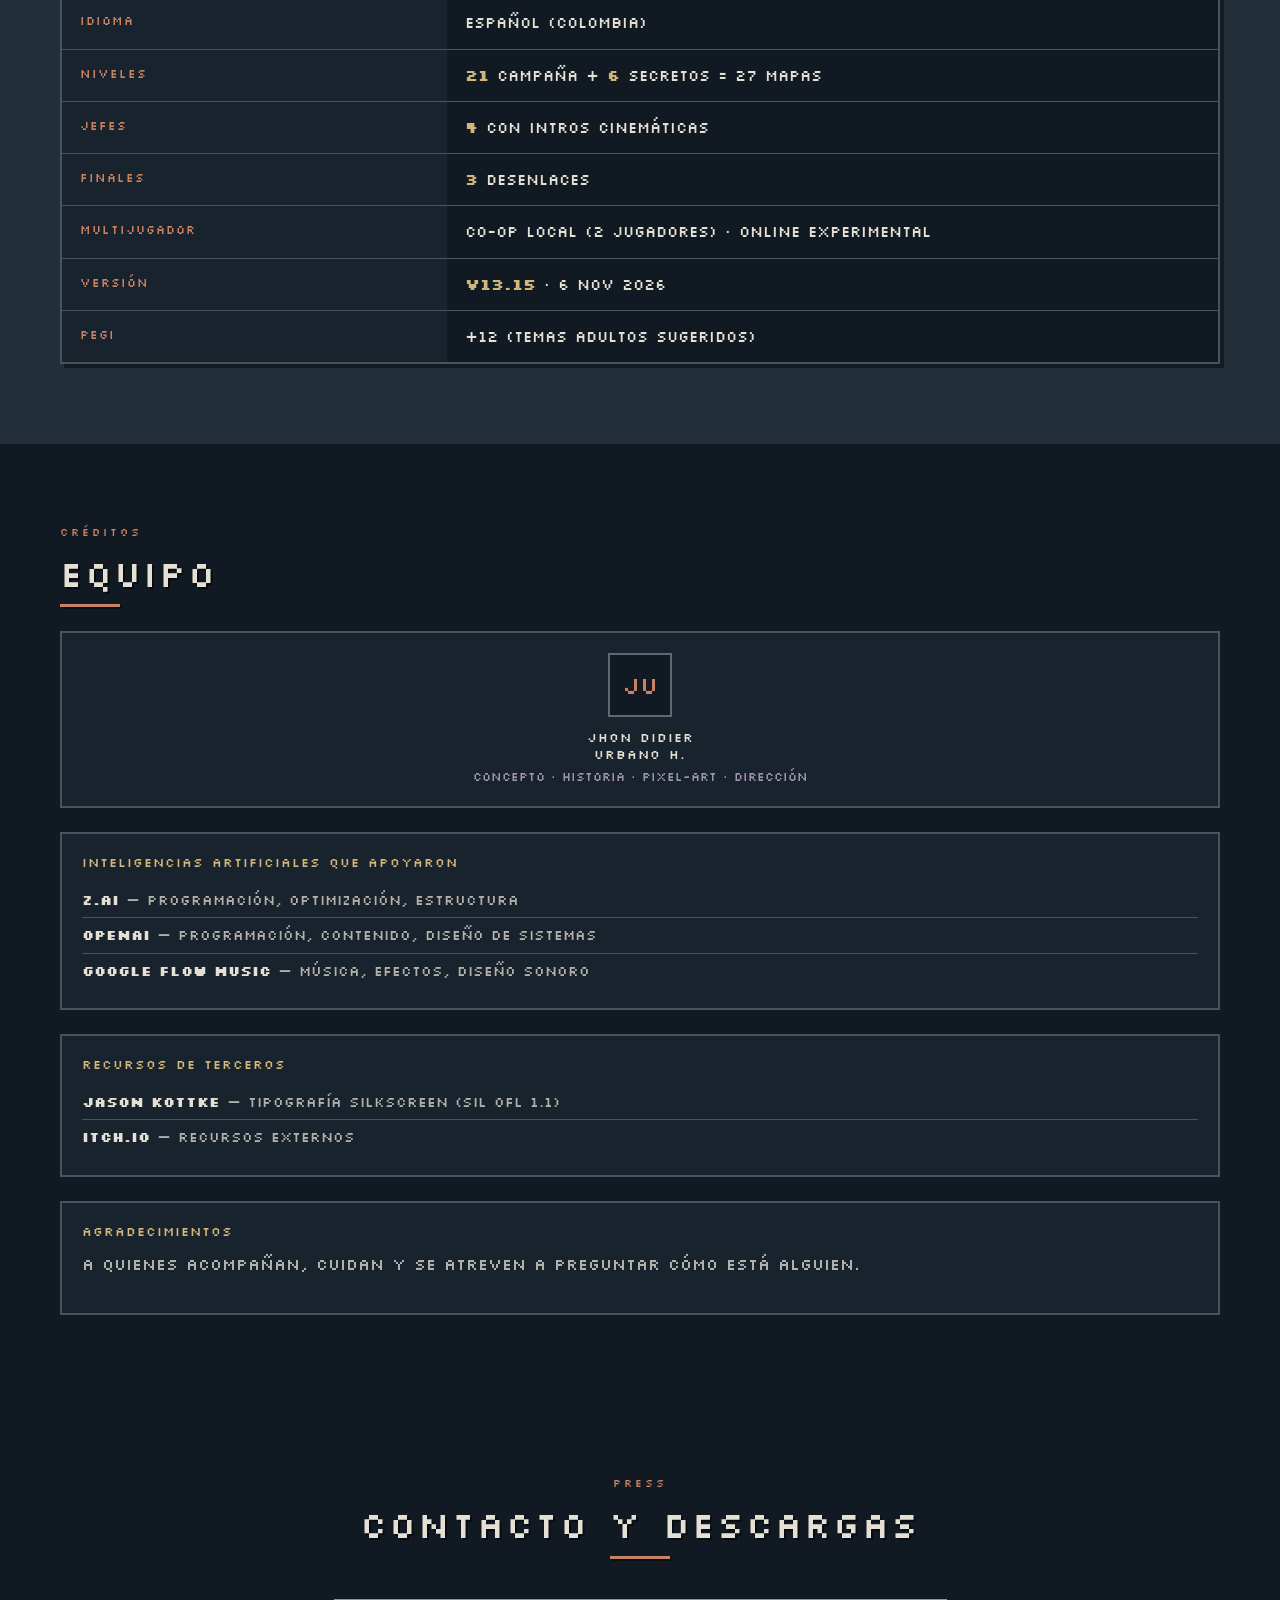
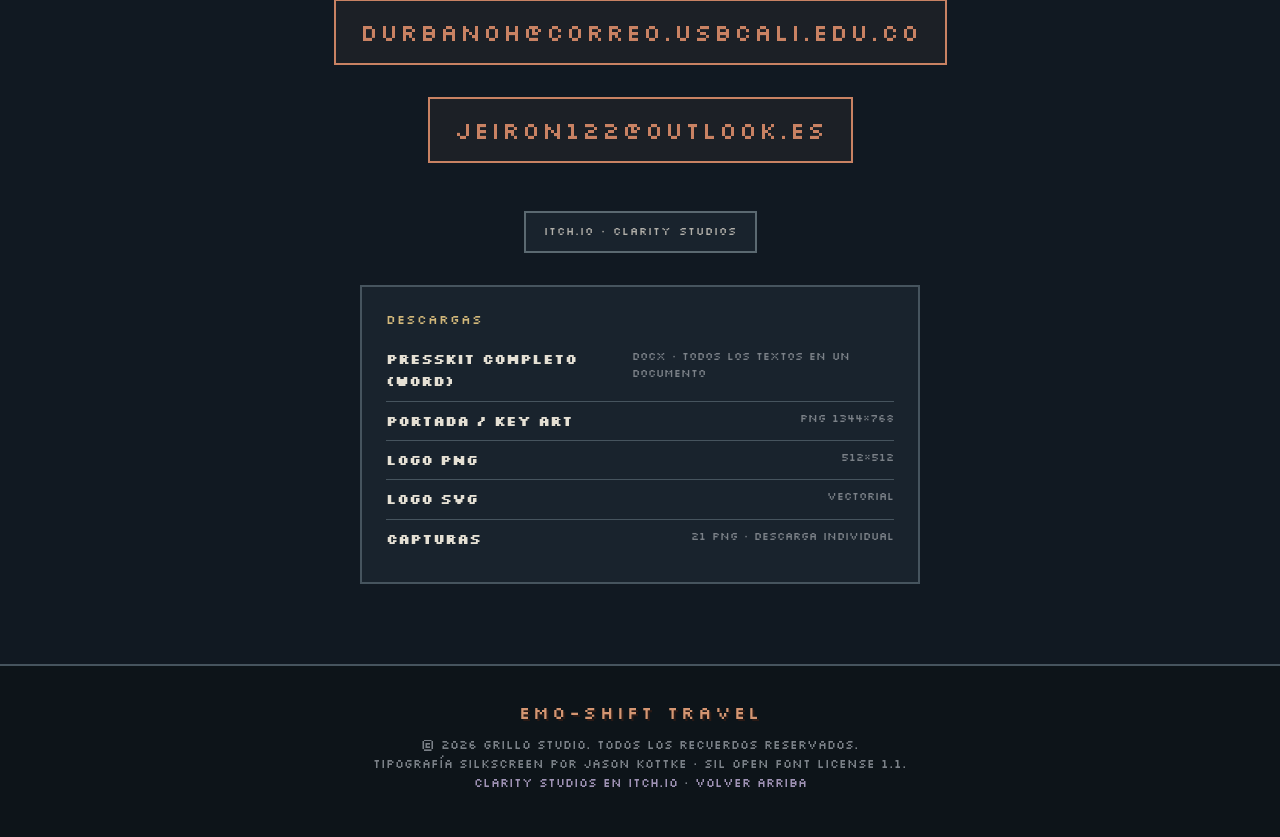
==== commit 151da3fd: "emo_shift_update" ====
--- a/index.html
+++ b/index.html
@@ -4,27 +4,23 @@
 <meta charset="UTF-8">
 <meta name="viewport" content="width=device-width, initial-scale=1.0">
 <title>EMO-SHIFT TRAVEL — Presskit · Grillo Studio</title>
-<meta name="description" content="Presskit oficial de EMO-SHIFT TRAVEL, plataformas 2D narrativa de Grillo Studio. Sinopsis, características, galería, ficha técnica y contacto.">
+<meta name="description" content="Presskit oficial de EMO-SHIFT TRAVEL. Nara en coma, el Andén Cero, cuatro emociones, derrotar a La Voz Original. Grillo Studio.">
 <meta name="author" content="Grillo Studio · Jhon Didier Urbano Hernandez">
 <meta name="theme-color" content="#111922">
 <meta name="color-scheme" content="dark">
-<!-- Open Graph -->
 <meta property="og:type" content="website">
 <meta property="og:title" content="EMO-SHIFT TRAVEL · Presskit">
-<meta property="og:description" content="Pixel-art emocional: cambia lo que sientes, cambia lo que es posible. 21 niveles + 6 secretos · 4 jefes · 3 finales. Grillo Studio.">
-<meta property="og:image" content="assets/logos/logo-512.png">
-<meta property="og:image:width" content="512">
-<meta property="og:image:height" content="512">
-<meta property="og:image:alt" content="Logo de EMO-SHIFT TRAVEL">
-<!-- Twitter -->
+<meta property="og:description" content="Nara en coma. El Andén Cero. Cuatro emociones. Derrota a La Voz Original.">
+<meta property="og:image" content="assets/promo/keyart-wide.png">
+<meta property="og:image:width" content="1344">
+<meta property="og:image:height" content="628">
 <meta name="twitter:card" content="summary_large_image">
 <meta name="twitter:title" content="EMO-SHIFT TRAVEL · Presskit">
-<meta name="twitter:description" content="Pixel-art emocional: cambia lo que sientes, cambia lo que es posible.">
-<meta name="twitter:image" content="assets/logos/logo-512.png">
-<!-- Favicon: SVG moderno + PNG fallback -->
+<meta name="twitter:description" content="Nara en coma. El Andén Cero. Cuatro emociones. Derrota a La Voz Original.">
+<meta name="twitter:image" content="assets/promo/keyart-wide.png">
 <link rel="icon" type="image/svg+xml" href="assets/logos/logo.svg">
 <link rel="icon" type="image/png" sizes="64x64" href="assets/logos/favicon-64.png">
-<link rel="apple-touch-icon" href="assets/logos/logo-256.png">
+<link rel="apple-touch-icon" href="assets/logos/apple-touch-icon.png">
 <link rel="manifest" href="site.webmanifest">
 <link rel="stylesheet" href="css/presskit.css">
 </head>
@@ -36,17 +32,15 @@
   <div class="nav-inner">
     <a href="#hero" class="nav-brand">EMO-SHIFT TRAVEL</a>
     <div class="nav-links">
-      <a href="#sinopsis">Sinopsis</a>
+      <a href="#portada">Portada</a>
       <a href="#historia">Historia</a>
-      <a href="#features">Características</a>
       <a href="#emociones">Emociones</a>
       <a href="#galeria">Galería</a>
       <a href="#ficha">Ficha</a>
       <a href="#equipo">Equipo</a>
-      <a href="#docs">Docs</a>
       <a href="#contacto">Contacto</a>
     </div>
-    <a href="#contacto" class="nav-cta">Descargar presskit</a>
+    <a href="#contacto" class="nav-cta">Descargar</a>
   </div>
 </nav>
 
@@ -56,470 +50,198 @@
 <section class="hero" id="hero">
   <div class="hero-content">
     <div class="hero-badges">
-      <span class="hero-badge gold">v13.14</span>
+      <span class="hero-badge gold">v13.15</span>
       <span class="hero-badge accent">GRILLO STUDIO</span>
       <span class="hero-badge">PLATAFORMAS 2D · NARRATIVA EMOCIONAL</span>
     </div>
     <h1 class="hero-logo">EMO-SHIFT</h1>
     <div class="hero-sub">T R A V E L</div>
-    <p class="hero-tagline">Nara encuentra una grabación incompleta de su hermano. Al reproducirla, aparece el Andén Cero: una estación imposible cuyos trenes recorren recuerdos deformados por emociones. <strong>Cambia lo que sientes, cambia lo que es posible.</strong></p>
+    <p class="hero-tagline">Nara está en coma. En su mente, una cinta la transporta al <strong>Andén Cero</strong>. Debe recuperar sus recuerdos y derrotar a <strong>La Voz Original</strong>.</p>
     <div class="hero-ctas">
-      <a href="#contacto" class="btn-primary">▶ Jugar demo</a>
-      <a href="#galeria" class="btn-secondary">Ver capturas</a>
+      <a href="#contacto" class="btn-primary"><img src="assets/icons/play.svg" alt="" width="14" height="14"> Descargar presskit</a>
+      <a href="#portada" class="btn-secondary">Ver portada</a>
     </div>
     <div class="hero-badges">
       <span class="hero-badge">21 niveles + 6 secretos</span>
       <span class="hero-badge">4 jefes</span>
       <span class="hero-badge">3 finales</span>
-      <span class="hero-badge">Co-op local + online</span>
+      <span class="hero-badge">Co-op local</span>
     </div>
   </div>
   <img src="assets/sprites/tren.png" alt="" class="hero-deco hero-deco-tren" aria-hidden="true">
   <img src="assets/sprites/nara_idle.png" alt="" class="hero-deco hero-deco-nara" aria-hidden="true">
-  <div class="hero-scroll">Desplázate</div>
-</section>
-
-<!-- ============ SINOPSIS CORTA ============ -->
-<section class="pitch" id="sinopsis">
-  <div class="container-narrow">
-    <p class="pitch-text">"Un viaje en tren por los recuerdos de una adolescente que aprende a nombrar lo que siente, mientras su hermano mayor se recupera en un hospital."</p>
-    <div class="pitch-tags">
-      <span class="pitch-tag">PLATAFORMAS 2D</span>
-      <span class="pitch-tag">PIXEL-ART</span>
-      <span class="pitch-tag">NARRATIVA EMOCIONAL</span>
-      <span class="pitch-tag">EXPLORACIÓN</span>
-      <span class="pitch-tag">SINGLE-PLAYER</span>
-      <span class="pitch-tag">CO-OP LOCAL</span>
-      <span class="pitch-tag">WEB · NAVEGADOR</span>
-    </div>
-  </div>
-</section>
-
-<!-- ============ HISTORIA ============ -->
+</section>
+
+<!-- ============ KEY ART / PORTADA ============ -->
+<section class="keyart" id="portada">
+  <figure class="keyart-figure">
+    <img src="assets/promo/keyart-cover.png" alt="Portada de EMO-SHIFT TRAVEL: Nara en el Andén Cero con la proyección de su hermano y un tren de recuerdos al fondo" class="keyart-img">
+    <figcaption class="keyart-caption">EMO-SHIFT TRAVEL · Key art oficial · Grillo Studio · 2026</figcaption>
+  </figure>
+</section>
+
+<!-- ============ HISTORIA (resumida, más visual) ============ -->
 <section class="story" id="historia">
   <div class="container">
     <div class="section-kicker">Narrativa</div>
     <h2 class="section-title">Historia</h2>
     <div class="section-divider"></div>
-    <p class="section-subtitle">Cuatro actos para recordar que dos personas pueden hacerlo distinto sin que una mienta.</p>
 
     <div class="content-warning">
-      <div class="content-warning-icon">⚠</div>
+      <div class="content-warning-icon"><img src="assets/icons/warning.svg" alt="" width="20" height="20"></div>
       <div class="content-warning-text">
-        <strong>Aviso de contenido:</strong> la historia aborda una crisis suicida sugerida (sin mostrar métodos ni autolesiones), violencia doméstica sugerida desde sus efectos y no como espectáculo, enfermedad, cansancio de cuidadores y conversaciones aplazadas. El tratamiento busca el cuidado y la esperanza sin prometer recuperaciones lineales.
+        <strong>Aviso:</strong> crisis suicida sugerida, violencia doméstica, abuso de sustancias, coma. Sin representación gráfica.
       </div>
     </div>
 
     <div class="story-grid">
       <article class="story-act">
-        <div class="story-act-num">ACTO 1</div>
-        <h3>Prólogo · La sala de espera</h3>
-        <p>Nara espera noticias de su hermano Tomás en un hospital. Él está vivo y recibe atención profesional después de una crisis que puso su vida en peligro. Su madre llevó mandarinas. El reloj y una máquina de café acompañan el silencio.</p>
-        <p>En el bolsillo de Nara aparece una cinta vieja con la letra de su hermano. Al reproducirla, el clic del aparato se mezcla con el reloj y el hospital se transforma en una estación imposible.</p>
-      </article>
-
-      <article class="story-act">
-        <div class="story-act-num">ACTO 2</div>
-        <h3>El Andén Cero</h3>
-        <p>El Andén Cero es el mundo interior de Nara, formado por recuerdos, miedos y preguntas sin resolver. No es una prueba que ella tenga que superar para curar a Tomás. La figura que la guía, el <strong>Recuerdo de Tomás</strong>, nace de bromas, gestos y momentos que compartieron. Puede acompañarla por la memoria, pero no conoce el presente ni habla por el Tomás real.</p>
-        <p>De niños, Nara y Tomás compartían viajes en bus, mandarinas y una cinta que se trababa. En casa también aprendieron a reconocer pasos detrás de una puerta. La violencia que sufrió su madre se sugiere con puertas cerradas, silencios y rutinas alteradas; no se muestra como espectáculo.</p>
-      </article>
-
-      <article class="story-act">
-        <div class="story-act-num">ACTO 3</div>
-        <h3>El recorrido de Nara</h3>
-        <p>En estaciones, canales, archivos, jardines y recuerdos, Nara encuentra ecos que repiten interpretaciones incompletas: "me dejó", "debí haberlo sabido", "si no lo arreglo yo, nadie lo hará". No son villanos humanos ni diagnósticos; son pensamientos que parecen ciertos cuando se repiten.</p>
-        <p>El <strong>Espejo Roto</strong> multiplica los movimientos de Nara y devuelve acusaciones que ninguno de los hermanos pudo comprobar. Ella aprende a reconocer a la vez que la ausencia le dolió y que no conocía los turnos, la vergüenza y el agotamiento de Tomás. Dos personas pueden recordar distinto sin que una esté mintiendo.</p>
-      </article>
-
-      <article class="story-act">
-        <div class="story-act-num">ACTO 4</div>
-        <h3>Epílogo</h3>
-        <p>La última cinta no promete una solución mágica. Tomás dice que, si algún día Nara quiere hablar, pueden empezar con un "hola". El Recuerdo de Tomás deja de hablar por el presente: ese lugar les pertenece a los dos hermanos reales, si ambos quieren ocuparlo.</p>
-        <p>Nara vuelve al hospital y le pide a tía Clara que la acompañe a llamar. No promete que todo estará bien ni exige una explicación inmediata. La recuperación de Tomás continúa con profesionales, tiempo y una red de apoyo. El gesto final es pequeño: abrir la posibilidad de conversar otra vez.</p>
-      </article>
-    </div>
-
-    <h3 style="margin-top:40px;color:var(--gold);font-size:16px;letter-spacing:2px;">Personajes</h3>
-    <div class="char-grid">
-      <div class="char-card">
-        <div class="char-name">NARA</div>
-        <div class="char-role">Protagonista. Adolescente que aprende a nombrar el dolor, observar sus interpretaciones y aceptar compañía.</div>
-      </div>
-      <div class="char-card">
-        <div class="char-name">TOMÁS</div>
-        <div class="char-role">Hermano mayor. En el presente está hospitalizado y recibe cuidado profesional después de una crisis.</div>
-      </div>
-      <div class="char-card">
-        <div class="char-name">RECUERDO DE TOMÁS</div>
-        <div class="char-role">Guía creada a partir de las memorias de Nara. No reemplaza al hermano real ni conoce su estado actual.</div>
-      </div>
-      <div class="char-card">
-        <div class="char-name">MAMÁ</div>
-        <div class="char-role">Madre de ambos. Afecto, humor y autonomía; sobrevivió una relación violenta y atravesó una enfermedad.</div>
-      </div>
-      <div class="char-card">
-        <div class="char-name">TÍA CLARA</div>
-        <div class="char-role">Familiar cercana que acompaña a Nara a iniciar la llamada final.</div>
-      </div>
-      <div class="char-card">
-        <div class="char-name">ECOS</div>
-        <div class="char-role">Criaturas y voces que encarnan recuerdos, temores o interpretaciones parciales de Nara.</div>
-      </div>
-    </div>
-  </div>
-</section>
-
-<!-- ============ CARACTERÍSTICAS ============ -->
-<section class="features" id="features">
-  <div class="container">
-    <div class="section-kicker">Mecánicas</div>
-    <h2 class="section-title">Características</h2>
-    <div class="section-divider"></div>
-    <p class="section-subtitle">Cuatro emociones como acciones de juego y lenguajes para leer el espacio.</p>
-
-    <div class="feature-grid">
-      <div class="feature-card">
-        <div class="feature-icon">🜂</div>
-        <div class="feature-title">4 EMOCIONES JUGABLES</div>
-        <div class="feature-desc">Ira, Calma, Miedo y Alegría modifican habilidades e interacciones con el entorno. Cambiar de emoción cambia lo que es posible.</div>
-      </div>
-      <div class="feature-card">
-        <div class="feature-icon">🗺</div>
-        <div class="feature-title">21 NIVELES + 6 SECRETOS</div>
-        <div class="feature-desc">Campaña ramificada con mapa de viaje por capítulos. Rutas alternativas, secretos y recuerdos opcionales que pueden cambiar el desenlace.</div>
-      </div>
-      <div class="feature-card">
-        <div class="feature-icon">⚔</div>
-        <div class="feature-title">4 JEFES CON INTROS</div>
-        <div class="feature-desc">Cada jefe tiene ataques propios, ventanas de recuperación y cinemática de introducción. Incluye al Guardian, el Eco Menor y La Voz Original.</div>
-      </div>
-      <div class="feature-card">
-        <div class="feature-icon">✦</div>
-        <div class="feature-title">3 FINALES</div>
-        <div class="feature-desc">El desenlace varía según la exploración, los recuerdos encontrados y las decisiones. No hay un final "bueno" único: hay posibilidades.</div>
-      </div>
-      <div class="feature-card">
-        <div class="feature-icon">👥</div>
-        <div class="feature-title">CO-OP LOCAL + ONLINE</div>
-        <div class="feature-desc">Dos jugadores en el mismo teclado (WASD + flechas) o sala remota experimental vía WebSocket relay. Viaja con un amigo.</div>
-      </div>
-      <div class="feature-card">
-        <div class="feature-icon">🛒</div>
-        <div class="feature-title">TIENDA E INVENTARIO</div>
-        <div class="feature-desc">Puesto de recuerdos con categorías (mejoras, suministros, cosméticos). Inventario translúcido sobre el mundo. Tres consumibles reales.</div>
-      </div>
-      <div class="feature-card">
-        <div class="feature-icon">🏆</div>
-        <div class="feature-title">LOGROS Y MEJORAS</div>
-        <div class="feature-desc">Sistema de logros desbloqueables. Mejoras permanentes con puntos de memoria ganados al recoger fragmentos y completar niveles.</div>
-      </div>
-      <div class="feature-card">
-        <div class="feature-icon">🎨</div>
-        <div class="feature-title">PERSONALIZACIÓN</div>
-        <div class="feature-desc">Diseña a tu Nara: traje, pañuelo y sombrero. El color del cabello comunica la emoción activa. Los accesorios se desbloquean jugando.</div>
-      </div>
-      <div class="feature-card">
-        <div class="feature-icon">⌨</div>
-        <div class="feature-title">CONTROLES REASIGNABLES</div>
-        <div class="feature-desc">Pulsa un botón y luego la tecla que quieras asignar. Tus cambios se guardan automáticamente. Incluye guía de teclas en pausa.</div>
-      </div>
-      <div class="feature-card">
-        <div class="feature-icon">♿</div>
-        <div class="feature-title">ACCESIBILIDAD</div>
-        <div class="feature-desc">Alto contraste, efecto CRT opcional, reducir partículas, asistencia de salto, sin sacudida de cámara, soporte de prefers-reduced-motion.</div>
-      </div>
-      <div class="feature-card">
-        <div class="feature-icon">🎵</div>
-        <div class="feature-title">BANDA SONORA POR AMBIENTE</div>
-        <div class="feature-desc">Música original para cada nivel y emoción. 9 pistas que acompañan el viaje: ira, calma, miedo, alegría, menú, jefe, jefe final, secreto y ending.</div>
-      </div>
-      <div class="feature-card">
-        <div class="feature-icon">💾</div>
-        <div class="feature-title">GUARDADO LOCAL</div>
-        <div class="feature-desc">El progreso se guarda en el navegador. Sin servidores, sin cuentas, sin DRM. Migra formatos antiguos automáticamente.</div>
-      </div>
-    </div>
-  </div>
-</section>
-
-<!-- ============ EMOCIONES ============ -->
+        <div class="story-act-num">PRÓLOGO</div>
+        <h3>El accidente</h3>
+        <p>Nara lleva semanas en coma. Su hermano le pone una cinta vieja que guardaban desde niños. La música la transporta al <strong>Andén Cero</strong>, una estación que se deteriora.</p>
+      </article>
+
+      <article class="story-act">
+        <div class="story-act-num">CAP 1-2</div>
+        <h3>La casa y la familia</h3>
+        <p>Los primeros recuerdos: un padre borracho y abusivo, una madre drogadicta con resentimiento, y un hermano que se vuelve figura paterna y escudo.</p>
+      </article>
+
+      <article class="story-act">
+        <div class="story-act-num">CAP 3-4</div>
+        <h3>La noche del coma</h3>
+        <p>Lo que pasó. Lo que llevó a Nara hasta esa cama de hospital. Hay que mirarlo de frente, sin huir, para que La Voz pierda fuerza.</p>
+      </article>
+
+      <article class="story-act">
+        <div class="story-act-num">FINAL</div>
+        <h3>El despertar</h3>
+        <p>Derrotada La Voz Original, Nara despierta. Su hermano la abraza. Ella cree que todo fue un sueño loco, pero algo dentro cambió para siempre.</p>
+      </article>
+    </div>
+  </div>
+</section>
+
+<!-- ============ EMOCIONES (más visual, menos texto) ============ -->
 <section class="emotions" id="emociones">
   <div class="container">
     <div class="section-kicker">Mecánica central</div>
     <h2 class="section-title">Las 4 emociones</h2>
     <div class="section-divider"></div>
-    <p class="section-subtitle">Cada emoción es una acción de juego y un lenguaje para leer el espacio. Cambiar lo que sientes cambia lo que puedes hacer.</p>
+    <p class="section-subtitle">Se desbloquean por capítulo. Cada una es un poder distinto.</p>
 
     <div class="emotion-grid">
       <article class="emotion-card ira">
         <div class="emotion-swatch"></div>
         <div class="emotion-name">IRA</div>
-        <div class="emotion-sub">BRASA · TECLA 1</div>
-        <p class="emotion-mech">Potencia el <strong>dash ofensivo</strong> que rompe barreras frágiles en horizontal y daña enemigos. Terracota cálido. Es la fuerza que abre camino cuando algo lo bloquea.</p>
-      </article>
-
+        <div class="emotion-sub">CAP 1 · BRASA</div>
+        <p class="emotion-mech">Dash ofensivo. Rompe barreras.</p>
+      </article>
       <article class="emotion-card calma">
         <div class="emotion-swatch"></div>
-        <div class="emotion-name">CALMA</div>
-        <div class="emotion-sub">MAREA · TECLA 2</div>
-        <p class="emotion-mech">Permite <strong>flotar sobre el agua</strong> y reducir la velocidad de caída. Activa válvulas de vapor para ascender. Verde salvia y azul petróleo.</p>
-      </article>
-
+        <div class="emotion-name">TRISTEZA</div>
+        <div class="emotion-sub">CAP 2 · MAREA</div>
+        <p class="emotion-mech">Flota sobre agua. Activa vapor.</p>
+      </article>
       <article class="emotion-card miedo">
         <div class="emotion-swatch"></div>
         <div class="emotion-name">MIEDO</div>
-        <div class="emotion-sub">VOLTAJE · TECLA 3</div>
-        <p class="emotion-mech"><strong>Revela plataformas ocultas</strong> que sólo existen cuando se las mira con precaución. Lavanda apagada. Lo que asusta también muestra lo que estaba ahí.</p>
-      </article>
-
+        <div class="emotion-sub">CAP 3 · VOLTAJE</div>
+        <p class="emotion-mech">Revela plataformas ocultas.</p>
+      </article>
       <article class="emotion-card alegria">
         <div class="emotion-swatch"></div>
         <div class="emotion-name">ALEGRÍA</div>
-        <div class="emotion-sub">BRISA · TECLA 4</div>
-        <p class="emotion-mech">Habilita el <strong>doble salto</strong> y permite aprovechar corrientes de viento para alcanzar zonas altas. Dorado suave y verde bosque.</p>
-      </article>
-    </div>
-  </div>
-</section>
-
-<!-- ============ GALERÍA ============ -->
+        <div class="emotion-sub">CAP 4 · BRISA</div>
+        <p class="emotion-mech">Doble salto. Aprovecha el viento.</p>
+      </article>
+    </div>
+  </div>
+</section>
+
+<!-- ============ GALERÍA (más grande, menos texto) ============ -->
 <section class="gallery" id="galeria">
   <div class="container">
     <div class="section-kicker">Capturas</div>
     <h2 class="section-title">Galería</h2>
     <div class="section-divider"></div>
-    <p class="section-subtitle">21 capturas del juego actual (v13.14). Haz clic para ampliar.</p>
-
+    <p class="section-subtitle">Haz clic para ampliar.</p>
     <div class="gallery-grid" id="galleryGrid">
-      <button class="gallery-item" data-full="assets/screenshots/menu.png" data-caption="Menú principal — v13.14">
-        <img src="assets/screenshots/menu.png" alt="Menú principal" loading="lazy">
-        <div class="gallery-caption">MENÚ PRINCIPAL</div>
-      </button>
-      <button class="gallery-item" data-full="assets/screenshots/l2.png" data-caption="Gameplay — Nivel 2 (resortes)">
-        <img src="assets/screenshots/l2.png" alt="Gameplay nivel 2" loading="lazy">
-        <div class="gallery-caption">NIVEL 2 · RESORTES</div>
-      </button>
-      <button class="gallery-item" data-full="assets/screenshots/review_L2.png" data-caption="Revisión nivel 2">
-        <img src="assets/screenshots/review_L2.png" alt="Revisión nivel 2" loading="lazy">
-        <div class="gallery-caption">NIVEL 2 · REVISIÓN</div>
-      </button>
-      <button class="gallery-item" data-full="assets/screenshots/review_L17.png" data-caption="Nivel 17 — válvulas de vapor">
-        <img src="assets/screenshots/review_L17.png" alt="Nivel 17 válvulas" loading="lazy">
-        <div class="gallery-caption">NIVEL 17 · VÁLVULAS</div>
-      </button>
-      <button class="gallery-item" data-full="assets/screenshots/review_L19.png" data-caption="Nivel 19 — ruta principal">
-        <img src="assets/screenshots/review_L19.png" alt="Nivel 19 ruta" loading="lazy">
-        <div class="gallery-caption">NIVEL 19 · RUTA</div>
-      </button>
-      <button class="gallery-item" data-full="assets/screenshots/boss_l6.png" data-caption="Jefe — Nivel 6 (Guardian)">
-        <img src="assets/screenshots/boss_l6.png" alt="Jefe nivel 6" loading="lazy">
-        <div class="gallery-caption">JEFE · GUARDIAN (L6)</div>
-      </button>
-      <button class="gallery-item" data-full="assets/screenshots/boss_l12.png" data-caption="Jefe — Nivel 12 (Eco Menor)">
-        <img src="assets/screenshots/boss_l12.png" alt="Jefe nivel 12" loading="lazy">
-        <div class="gallery-caption">JEFE · ECO MENOR (L12)</div>
-      </button>
-      <button class="gallery-item" data-full="assets/screenshots/cinematica_casa_revision.png" data-caption="Cinemática — casa familiar">
-        <img src="assets/screenshots/cinematica_casa_revision.png" alt="Cinemática casa" loading="lazy">
-        <div class="gallery-caption">CINEMÁTICA · CASA</div>
-      </button>
-      <button class="gallery-item" data-full="assets/screenshots/cinematica_final_revision.png" data-caption="Cinemática — final">
-        <img src="assets/screenshots/cinematica_final_revision.png" alt="Cinemática final" loading="lazy">
-        <div class="gallery-caption">CINEMÁTICA · FINAL</div>
-      </button>
-      <button class="gallery-item" data-full="assets/screenshots/dificultad_revision.png" data-caption="Selección de dificultad">
-        <img src="assets/screenshots/dificultad_revision.png" alt="Dificultad" loading="lazy">
-        <div class="gallery-caption">DIFICULTAD</div>
-      </button>
-      <button class="gallery-item" data-full="assets/screenshots/personalizacion.png" data-caption="Pantalla de personalización">
-        <img src="assets/screenshots/personalizacion.png" alt="Personalización" loading="lazy">
-        <div class="gallery-caption">PERSONALIZACIÓN</div>
-      </button>
-      <button class="gallery-item" data-full="assets/screenshots/mapa.png" data-caption="Mapa de viaje por capítulos">
-        <img src="assets/screenshots/mapa.png" alt="Mapa de viaje" loading="lazy">
-        <div class="gallery-caption">MAPA DE VIAJE</div>
-      </button>
-      <button class="gallery-item" data-full="assets/screenshots/tienda.png" data-caption="Tienda — puesto de recuerdos">
-        <img src="assets/screenshots/tienda.png" alt="Tienda" loading="lazy">
-        <div class="gallery-caption">TIENDA · PUESTO</div>
-      </button>
-      <button class="gallery-item" data-full="assets/screenshots/inventario.png" data-caption="Inventario">
-        <img src="assets/screenshots/inventario.png" alt="Inventario" loading="lazy">
-        <div class="gallery-caption">INVENTARIO</div>
-      </button>
-      <button class="gallery-item" data-full="assets/screenshots/creditos.png" data-caption="Créditos">
-        <img src="assets/screenshots/creditos.png" alt="Créditos" loading="lazy">
-        <div class="gallery-caption">CRÉDITOS</div>
-      </button>
-      <button class="gallery-item" data-full="assets/screenshots/prologue_hospital.png" data-caption="Prólogo — hospital">
-        <img src="assets/screenshots/prologue_hospital.png" alt="Prólogo hospital" loading="lazy">
-        <div class="gallery-caption">PRÓLOGO · HOSPITAL</div>
-      </button>
-      <button class="gallery-item" data-full="assets/screenshots/memory_bus.png" data-caption="Recuerdo — bus">
-        <img src="assets/screenshots/memory_bus.png" alt="Recuerdo bus" loading="lazy">
-        <div class="gallery-caption">RECUERDO · BUS</div>
-      </button>
-      <button class="gallery-item" data-full="assets/screenshots/memory_hospital.png" data-caption="Recuerdo — hospital">
-        <img src="assets/screenshots/memory_hospital.png" alt="Recuerdo hospital" loading="lazy">
-        <div class="gallery-caption">RECUERDO · HOSPITAL</div>
-      </button>
-      <button class="gallery-item" data-full="assets/screenshots/memory_phone.png" data-caption="Recuerdo — teléfono">
-        <img src="assets/screenshots/memory_phone.png" alt="Recuerdo teléfono" loading="lazy">
-        <div class="gallery-caption">RECUERDO · TELÉFONO</div>
-      </button>
-      <button class="gallery-item" data-full="assets/screenshots/boss_intro_action.png" data-caption="Intro de jefe — acción">
-        <img src="assets/screenshots/boss_intro_action.png" alt="Intro jefe acción" loading="lazy">
-        <div class="gallery-caption">INTRO · JEFE</div>
-      </button>
-      <button class="gallery-item" data-full="assets/screenshots/diag_cine.png" data-caption="Diálogo cinemático">
-        <img src="assets/screenshots/diag_cine.png" alt="Diálogo cinemático" loading="lazy">
-        <div class="gallery-caption">DIÁLOGO</div>
-      </button>
-    </div>
-  </div>
-</section>
-
-<!-- ============ FICHA TÉCNICA ============ -->
+      <button class="gallery-item" data-full="assets/screenshots/menu.png" data-caption="Menú principal"><img src="assets/screenshots/menu.png" alt="Menú" loading="lazy"><div class="gallery-caption">MENÚ</div></button>
+      <button class="gallery-item" data-full="assets/screenshots/l2.png" data-caption="Gameplay"><img src="assets/screenshots/l2.png" alt="Gameplay" loading="lazy"><div class="gallery-caption">GAMEPLAY</div></button>
+      <button class="gallery-item" data-full="assets/screenshots/boss_l6.png" data-caption="Jefe Guardian"><img src="assets/screenshots/boss_l6.png" alt="Jefe" loading="lazy"><div class="gallery-caption">JEFE</div></button>
+      <button class="gallery-item" data-full="assets/screenshots/boss_l12.png" data-caption="Jefe final"><img src="assets/screenshots/boss_l12.png" alt="Jefe final" loading="lazy"><div class="gallery-caption">JEFE FINAL</div></button>
+      <button class="gallery-item" data-full="assets/screenshots/cinematica_casa_revision.png" data-caption="Cinemática casa"><img src="assets/screenshots/cinematica_casa_revision.png" alt="Cinemática" loading="lazy"><div class="gallery-caption">CINEMÁTICA</div></button>
+      <button class="gallery-item" data-full="assets/screenshots/cinematica_final_revision.png" data-caption="Cinemática final"><img src="assets/screenshots/cinematica_final_revision.png" alt="Final" loading="lazy"><div class="gallery-caption">FINAL</div></button>
+      <button class="gallery-item" data-full="assets/screenshots/prologue_hospital.png" data-caption="Prólogo hospital"><img src="assets/screenshots/prologue_hospital.png" alt="Hospital" loading="lazy"><div class="gallery-caption">PRÓLOGO</div></button>
+      <button class="gallery-item" data-full="assets/screenshots/mapa.png" data-caption="Mapa de viaje"><img src="assets/screenshots/mapa.png" alt="Mapa" loading="lazy"><div class="gallery-caption">MAPA</div></button>
+      <button class="gallery-item" data-full="assets/screenshots/tienda.png" data-caption="Tienda"><img src="assets/screenshots/tienda.png" alt="Tienda" loading="lazy"><div class="gallery-caption">TIENDA</div></button>
+      <button class="gallery-item" data-full="assets/screenshots/inventario.png" data-caption="Inventario"><img src="assets/screenshots/inventario.png" alt="Inventario" loading="lazy"><div class="gallery-caption">INVENTARIO</div></button>
+      <button class="gallery-item" data-full="assets/screenshots/personalizacion.png" data-caption="Personalización"><img src="assets/screenshots/personalizacion.png" alt="Personalización" loading="lazy"><div class="gallery-caption">PERSONALIZACIÓN</div></button>
+      <button class="gallery-item" data-full="assets/screenshots/memory_hospital.png" data-caption="Recuerdo hospital"><img src="assets/screenshots/memory_hospital.png" alt="Recuerdo" loading="lazy"><div class="gallery-caption">RECUERDO</div></button>
+    </div>
+  </div>
+</section>
+
+<!-- ============ FICHA TÉCNICA (compacta) ============ -->
 <section class="specs" id="ficha">
   <div class="container">
     <div class="section-kicker">Datos</div>
     <h2 class="section-title">Ficha técnica</h2>
     <div class="section-divider"></div>
-    <p class="section-subtitle">Datos clave para prensa, evaluadores y jugadores.</p>
 
     <div class="specs-table">
       <div class="specs-row"><div class="specs-label">TÍTULO</div><div class="specs-value"><strong>EMO-SHIFT TRAVEL</strong> · Viaje de Recuerdos</div></div>
       <div class="specs-row"><div class="specs-label">ESTUDIO</div><div class="specs-value">Grillo Studio</div></div>
-      <div class="specs-row"><div class="specs-label">CONCEPTO E HISTORIA</div><div class="specs-value">Jhon Didier Urbano Hernandez</div></div>
-      <div class="specs-row"><div class="specs-label">GÉNERO</div><div class="specs-value">Plataformas 2D · Acción · Exploración · Aventura narrativa</div></div>
-      <div class="specs-row"><div class="specs-label">PLATAFORMAS</div><div class="specs-value">Web (HTML5) · Chrome, Edge, Firefox modernos · Sin instalación</div></div>
-      <div class="specs-row"><div class="specs-label">MOTOR</div><div class="specs-value">HTML5 Canvas 2D + JavaScript vanilla (sin frameworks)</div></div>
-      <div class="specs-row"><div class="specs-label">IDIOMA</div><div class="specs-value">Español</div></div>
-      <div class="specs-row"><div class="specs-label">CONTROLES</div><div class="specs-value">Teclado (reasignable) · WASD + Espacio + Shift + 1-4 · Gamepad no nativo</div></div>
-      <div class="specs-row"><div class="specs-label">DURACIÓN ESTIMADA</div><div class="specs-value">4-6 horas (campaña principal) · 8-10 horas (100% secretos y finales)</div></div>
-      <div class="specs-row"><div class="specs-label">NIVELES</div><div class="specs-value"><strong>21</strong> de campaña/ruta + <strong>6</strong> secretos = 27 mapas totales</div></div>
-      <div class="specs-row"><div class="specs-label">JEFES</div><div class="specs-value"><strong>4</strong> jefes principales con intros cinemáticas</div></div>
-      <div class="specs-row"><div class="specs-label">FINALES</div><div class="specs-value"><strong>3</strong> desenlaces según exploración y recuerdos</div></div>
-      <div class="specs-row"><div class="specs-label">MULTIJUGADOR</div><div class="specs-value">Co-op local (2 jugadores en mismo teclado) · Online experimental (relay WebSocket)</div></div>
-      <div class="specs-row"><div class="specs-label">RESOLUCIÓN</div><div class="specs-value">960 × 540 px internos · Tiles de 28 × 28 px · Escala responsive</div></div>
-      <div class="specs-row"><div class="specs-label">TIPOGRAFÍA</div><div class="specs-value">Silkscreen (Jason Kottke, SIL Open Font License 1.1)</div></div>
-      <div class="specs-row"><div class="specs-label">BANDA SONORA</div><div class="specs-value">9 pistas originales (Google Flow Music + OpenAI) · MP3</div></div>
-      <div class="specs-row"><div class="specs-label">ACCESIBILIDAD</div><div class="specs-value">Alto contraste · Efecto CRT · Reducir partículas · Asistencia de salto · Sin sacudida · prefers-reduced-motion · Skip-link · aria-live</div></div>
-      <div class="specs-row"><div class="specs-label">GUARDADO</div><div class="specs-value">LocalStorage del navegador · Sin DRM · Sin servidores · Sin cuentas</div></div>
-      <div class="specs-row"><div class="specs-label">VERSIÓN</div><div class="specs-value"><strong>v13.14</strong> (6 de noviembre de 2026)</div></div>
-      <div class="specs-row"><div class="specs-label">FECHA RELEASE</div><div class="specs-value">Pendiente de publicación pública</div></div>
-      <div class="specs-row"><div class="specs-label">CONTENIDO SENSIBLE</div><div class="specs-value">Crisis suicida sugerida · Violencia doméstica sugerida · Enfermedad · Cansancio de cuidadores · Sin representación gráfica de autolesiones ni agresiones</div></div>
-      <div class="specs-row"><div class="specs-label">PEGI SUGERIDO</div><div class="specs-value">+12 (temas adultos sugeridos sin representación explícita)</div></div>
-      <div class="specs-row"><div class="specs-label">LICENCIA</div><div class="specs-value">© 2026 Grillo Studio. Recursos externos de itch.io pendientes de atribución completa.</div></div>
-    </div>
-  </div>
-</section>
-
-<!-- ============ EQUIPO ============ -->
+      <div class="specs-row"><div class="specs-label">CONCEPTO</div><div class="specs-value">Jhon Didier Urbano Hernandez</div></div>
+      <div class="specs-row"><div class="specs-label">GÉNERO</div><div class="specs-value">Plataformas 2D · Acción · Narrativa emocional</div></div>
+      <div class="specs-row"><div class="specs-label">PLATAFORMA</div><div class="specs-value">Web (HTML5) · Chrome, Edge, Firefox</div></div>
+      <div class="specs-row"><div class="specs-label">IDIOMA</div><div class="specs-value">Español (Colombia)</div></div>
+      <div class="specs-row"><div class="specs-label">NIVELES</div><div class="specs-value"><strong>21</strong> campaña + <strong>6</strong> secretos = 27 mapas</div></div>
+      <div class="specs-row"><div class="specs-label">JEFES</div><div class="specs-value"><strong>4</strong> con intros cinemáticas</div></div>
+      <div class="specs-row"><div class="specs-label">FINALES</div><div class="specs-value"><strong>3</strong> desenlaces</div></div>
+      <div class="specs-row"><div class="specs-label">MULTIJUGADOR</div><div class="specs-value">Co-op local (2 jugadores) · Online experimental</div></div>
+      <div class="specs-row"><div class="specs-label">VERSIÓN</div><div class="specs-value"><strong>v13.15</strong> · 6 nov 2026</div></div>
+      <div class="specs-row"><div class="specs-label">PEGI</div><div class="specs-value">+12 (temas adultos sugeridos)</div></div>
+    </div>
+  </div>
+</section>
+
+<!-- ============ EQUIPO (solo Jhon + IAs) ============ -->
 <section class="team" id="equipo">
   <div class="container">
     <div class="section-kicker">Créditos</div>
     <h2 class="section-title">Equipo</h2>
     <div class="section-divider"></div>
-    <p class="section-subtitle">Studio independiente colombiano. Concepto, historia y pixel-art originales.</p>
-
-    <div class="studio-bio">
-      <h3>Grillo Studio</h3>
-      <p>Equipo independiente dedicado a juegos de plataformas 2D con narrativa emocional. EMO-SHIFT TRAVEL es su proyecto principal: una propuesta íntima sobre recuerdos, emociones y cuidado familiar, construida con HTML5 Canvas y JavaScript vanilla. El estudio combina dirección artística pixel-art, diseño de niveles y scripting propio, con asistencia de IA para programación, optimización y generación de contenido.</p>
-    </div>
 
     <div class="team-grid">
       <div class="team-card">
         <div class="team-avatar">JU</div>
         <div class="team-name">JHON DIDIER<br>URBANO H.</div>
-        <div class="team-role">Concepto · Historia · Pixel-art · Diseño de personajes</div>
+        <div class="team-role">Concepto · Historia · Pixel-art · Dirección</div>
       </div>
-      <div class="team-card">
-        <div class="team-avatar">CC</div>
-        <div class="team-name">CAMILA<br>CASTRO</div>
-        <div class="team-role">Diseño · Arte</div>
-      </div>
-      <div class="team-card">
-        <div class="team-avatar">NC</div>
-        <div class="team-name">NATALIA<br>CAICEDO</div>
-        <div class="team-role">Diseño · Arte</div>
-      </div>
-      <div class="team-card">
-        <div class="team-avatar">KM</div>
-        <div class="team-name">KEVIN<br>MONTOYA</div>
-        <div class="team-role">Programación</div>
-      </div>
     </div>
 
     <div class="collab-list">
-      <h4>COLABORADORES</h4>
+      <h4>INTELIGENCIAS ARTIFICIALES QUE APOYARON</h4>
       <ul>
-        <li><strong>Z.AI · OpenAI</strong> — Asistencia en programación, generación de contenido y optimización</li>
-        <li><strong>Google Flow Music · OpenAI</strong> — Música, efectos de sonido y diseño sonoro</li>
-        <li><strong>Jason Kottke</strong> — Tipografía Silkscreen (SIL Open Font License 1.1)</li>
-        <li><strong>itch.io</strong> — Recursos externos (pendiente de atribución completa)</li>
+        <li><strong>Z.AI</strong> — Programación, optimización, estructura</li>
+        <li><strong>OpenAI</strong> — Programación, contenido, diseño de sistemas</li>
+        <li><strong>Google Flow Music</strong> — Música, efectos, diseño sonoro</li>
       </ul>
     </div>
 
-    <div class="collab-list" style="margin-top:16px">
+    <div class="collab-list">
+      <h4>RECURSOS DE TERCEROS</h4>
+      <ul>
+        <li><strong>Jason Kottke</strong> — Tipografía Silkscreen (SIL OFL 1.1)</li>
+        <li><strong>itch.io</strong> — Recursos externos</li>
+      </ul>
+    </div>
+
+    <div class="collab-list">
       <h4>AGRADECIMIENTOS</h4>
-      <p style="margin:0;font-size:14px;color:var(--fg-dim);line-height:1.6">A quienes acompañan, cuidan y se atreven a preguntar cómo está alguien.</p>
-    </div>
-  </div>
-</section>
-
-<!-- ============ GDD / DOCS ============ -->
-<section class="docs" id="docs">
-  <div class="container">
-    <div class="section-kicker">Documentación</div>
-    <h2 class="section-title">GDD y documentos</h2>
-    <div class="section-divider"></div>
-    <p class="section-subtitle">Documentos de diseño, guion y referencia técnica para prensa y evaluadores.</p>
-
-    <div class="docs-grid">
-      <a href="docs/VISION_DEL_JUEGO.md" class="doc-card" target="_blank">
-        <div class="doc-icon">📖</div>
-        <div class="doc-info">
-          <h4>VISIÓN DEL JUEGO</h4>
-          <p>Premisa, identidad, tono, mecánicas y preguntas abiertas. El documento de visión vigente del proyecto.</p>
-        </div>
-      </a>
-      <a href="docs/MANUAL_COMPLETO.md" class="doc-card" target="_blank">
-        <div class="doc-icon">📋</div>
-        <div class="doc-info">
-          <h4>MANUAL COMPLETO</h4>
-          <p>Guía vigente de historia, controles, progresión, sistemas, niveles, jefes y referencia técnica.</p>
-        </div>
-      </a>
-      <a href="docs/GUION_HISTORIA.md" class="doc-card" target="_blank">
-        <div class="doc-icon">🎬</div>
-        <div class="doc-info">
-          <h4>GUION NARRATIVO</h4>
-          <p>Historia y diálogos completos sin mecánicas. Incluye actos, escenas y tratamiento de temas sensibles.</p>
-        </div>
-      </a>
-      <a href="docs/CORE_LOOP.md" class="doc-card" target="_blank">
-        <div class="doc-icon">🔄</div>
-        <div class="doc-info">
-          <h4>CORE LOOP</h4>
-          <p>Resumen jugable del ciclo central: explorar, cambiar de emoción, superar obstáculos, recordar.</p>
-        </div>
-      </a>
-      <a href="docs/REFERENCIAS_ARTE.md" class="doc-card" target="_blank">
-        <div class="doc-icon">🎨</div>
-        <div class="doc-info">
-          <h4>REFERENCIAS DE ARTE</h4>
-          <p>Dirección visual, paleta, inspiraciones (Celeste, Gris, Hollow Knight, Inside) y fuentes consultadas.</p>
-        </div>
-      </a>
-      <a href="docs/COMO_FUNCIONA.md" class="doc-card" target="_blank">
-        <div class="doc-icon">⚙</div>
-        <div class="doc-info">
-          <h4>CÓMO FUNCIONA</h4>
-          <p>Resumen técnico vigente: arquitectura de módulos, render, física, IA y guardado.</p>
-        </div>
-      </a>
+      <p>A quienes acompañan, cuidan y se atreven a preguntar cómo está alguien.</p>
     </div>
   </div>
 </section>
@@ -528,32 +250,26 @@
 <section class="contact" id="contacto">
   <div class="container-narrow">
     <div class="section-kicker">Press</div>
-    <h2 class="section-title">Contacto y assets</h2>
+    <h2 class="section-title">Contacto y descargas</h2>
     <div class="section-divider" style="margin-left:auto;margin-right:auto"></div>
-    <p class="section-subtitle" style="margin-left:auto;margin-right:auto">Para prensa, entrevistas, demos o dudas sobre el juego.</p>
-
-    <a href="mailto:press@grillostudio.example" class="contact-email">press@grillostudio.example</a>
+
+    <a href="mailto:Durbanoh@correo.usbcali.edu.co" class="contact-email">Durbanoh@correo.usbcali.edu.co</a>
+    <a href="mailto:jeiron122@outlook.es" class="contact-email" style="margin-top:8px">jeiron122@outlook.es</a>
 
     <div class="social-row">
-      <a href="#" class="social-btn">SITIO WEB</a>
-      <a href="#" class="social-btn">TWITTER / X</a>
-      <a href="#" class="social-btn">ITCH.IO</a>
-      <a href="#" class="social-btn">YOUTUBE</a>
-      <a href="#" class="social-btn">DISCORD</a>
+      <a href="https://clarity-studio.itch.io/" class="social-btn" target="_blank" rel="noopener">ITCH.IO · CLARITY STUDIOS</a>
     </div>
 
     <div class="assets-list">
-      <h4>ASSETS DESCARGABLES</h4>
+      <h4>DESCARGAS</h4>
       <ul>
-        <li><strong>Presskit completo (ZIP)</strong> <span class="size">~6 MB · Este sitio + fonts + screenshots</span></li>
-        <li><strong>Logo PNG</strong> <span class="size">512×512 · Fondo transparente</span></li>
-        <li><strong>Capturas en alta</strong> <span class="size">21 PNG · ~900 KB total</span></li>
-        <li><strong>Tipografía Silkscreen</strong> <span class="size">TTF · SIL Open Font License 1.1</span></li>
-        <li><strong>Demo jugable</strong> <span class="size">HTML5 · Abrir index.html en navegador</span></li>
+        <li><a href="EMO-SHIFT_PRESSKIT.docx" download><strong>Presskit completo (Word)</strong></a> <span class="size">DOCX · Todos los textos en un documento</span></li>
+        <li><a href="assets/promo/keyart-cover.png" download><strong>Portada / Key art</strong></a> <span class="size">PNG 1344×768</span></li>
+        <li><a href="assets/logos/logo-512.png" download><strong>Logo PNG</strong></a> <span class="size">512×512</span></li>
+        <li><a href="assets/logos/logo.svg" download><strong>Logo SVG</strong></a> <span class="size">Vectorial</span></li>
+        <li><a href="assets/screenshots/menu.png" download><strong>Capturas</strong></a> <span class="size">21 PNG · descarga individual</span></li>
       </ul>
     </div>
-
-    <p style="margin-top:32px;font-size:13px;color:var(--muted);max-width:560px;margin-left:auto;margin-right:auto">Para entrevistas o material adicional, escribe indicando medio y público. Respondemos en 2-3 días hábiles.</p>
   </div>
 </section>
 
@@ -565,7 +281,7 @@
   <p class="footer-copy">
     © 2026 Grillo Studio. Todos los recuerdos reservados.<br>
     Tipografía Silkscreen por Jason Kottke · SIL Open Font License 1.1.<br>
-    Presskit v1.0 · <a href="#hero">Volver arriba</a>
+    <a href="https://clarity-studio.itch.io/" target="_blank" rel="noopener">Clarity Studios en itch.io</a> · <a href="#hero">Volver arriba</a>
   </p>
 </footer>
 
--- a/css/presskit.css
+++ b/css/presskit.css
@@ -40,7 +40,7 @@
   --alegria:#b5a45c; --alegria-light:#d0bd74; --alegria-dark:#4b6046;
   /* Tipografía */
   --font-pixel:'Silkscreen','Courier New',monospace;
-  --font-body:'Segoe UI',system-ui,-apple-system,Arial,sans-serif;
+  --font-body:'Silkscreen','Courier New',monospace;
   /* Easing */
   --ease:cubic-bezier(.22,.61,.36,1);
   --dur-fast:.16s;
@@ -53,7 +53,7 @@
 body{
   background:var(--bg-void);
   color:var(--fg);
-  font-family:var(--font-body);
+  font-family:var(--font-pixel);
   font-size:16px;
   line-height:1.6;
   overflow-x:hidden;
@@ -146,7 +146,7 @@
   text-shadow:2px 2px 0 rgba(0,0,0,.5);
 }
 .section-subtitle{
-  font-family:var(--font-body); font-size:18px; color:var(--fg-dim);
+  font-family:var(--font-pixel); font-size:18px; color:var(--fg-dim);
   margin-bottom:32px; max-width:680px;
 }
 .section-divider{
@@ -217,7 +217,7 @@
   margin-bottom:8px;
 }
 .hero-tagline{
-  font-family:var(--font-body); font-size:clamp(16px,2vw,20px);
+  font-family:var(--font-pixel); font-size:clamp(16px,2vw,20px);
   color:var(--fg-dim); max-width:680px; margin:0 auto 28px;
   line-height:1.6;
 }
@@ -283,7 +283,7 @@
   background:var(--bg-deep); border-top:2px solid var(--border); border-bottom:2px solid var(--border);
 }
 .pitch-text{
-  font-family:var(--font-body); font-size:clamp(20px,3vw,28px); line-height:1.5;
+  font-family:var(--font-pixel); font-size:clamp(20px,3vw,28px); line-height:1.5;
   color:var(--fg); text-align:center; max-width:880px; margin:0 auto 24px;
   font-style:italic;
 }
@@ -325,7 +325,7 @@
   flex-shrink:0;
 }
 .content-warning-text{
-  font-family:var(--font-body); font-size:14px; color:var(--fg-dim);
+  font-family:var(--font-pixel); font-size:14px; color:var(--fg-dim);
   line-height:1.5;
 }
 .content-warning-text strong{color:var(--ira-light)}
@@ -345,7 +345,7 @@
   margin-bottom:6px; letter-spacing:1px;
 }
 .char-role{
-  font-family:var(--font-body); font-size:13px; color:var(--fg-dim);
+  font-family:var(--font-pixel); font-size:13px; color:var(--fg-dim);
   line-height:1.5;
 }
 
@@ -381,7 +381,7 @@
   letter-spacing:1px; margin-bottom:8px;
 }
 .feature-desc{
-  font-family:var(--font-body); font-size:14px; color:var(--fg-dim);
+  font-family:var(--font-pixel); font-size:14px; color:var(--fg-dim);
   line-height:1.55;
 }
 
@@ -428,7 +428,7 @@
   letter-spacing:2px; margin-bottom:14px;
 }
 .emotion-mech{
-  font-family:var(--font-body); font-size:14px; color:var(--fg-dim);
+  font-family:var(--font-pixel); font-size:14px; color:var(--fg-dim);
   line-height:1.55;
 }
 .emotion-mech strong{color:var(--fg)}
@@ -519,7 +519,7 @@
   color:var(--accent); background:var(--bg-panel);
 }
 .specs-value{
-  font-family:var(--font-body); font-size:15px; color:var(--fg);
+  font-family:var(--font-pixel); font-size:15px; color:var(--fg);
   line-height:1.55;
 }
 .specs-value strong{color:var(--gold)}
@@ -559,7 +559,7 @@
   letter-spacing:1px; margin-bottom:6px; line-height:1.3;
 }
 .team-role{
-  font-family:var(--font-body); font-size:12px; color:var(--accent-2);
+  font-family:var(--font-pixel); font-size:12px; color:var(--accent-2);
   line-height:1.4;
 }
 .collab-list{
@@ -596,12 +596,16 @@
   background:var(--bg-deep); border:2px solid var(--border-2);
   display:grid; place-items:center; font-size:20px; color:var(--gold);
 }
+.doc-icon img{width:28px;height:28px;image-rendering:pixelated;image-rendering:crisp-edges}
+.content-warning-icon{display:grid;place-items:center}
+.content-warning-icon img{width:22px;height:22px;image-rendering:pixelated;image-rendering:crisp-edges}
+.btn-primary img{image-rendering:pixelated;image-rendering:crisp-edges;vertical-align:middle;margin-right:6px;margin-bottom:2px}
 .doc-info h4{
   font-family:var(--font-pixel); font-size:12px; color:var(--accent);
   letter-spacing:1px; margin-bottom:4px;
 }
 .doc-info p{
-  font-family:var(--font-body); font-size:13px; color:var(--fg-dim);
+  font-family:var(--font-pixel); font-size:13px; color:var(--fg-dim);
   line-height:1.5; margin:0;
 }
 
@@ -657,7 +661,7 @@
   margin-bottom:8px;
 }
 .footer-copy{
-  font-family:var(--font-body); font-size:12px; color:var(--muted);
+  font-family:var(--font-pixel); font-size:12px; color:var(--muted);
   line-height:1.6;
 }
 .footer-copy a{color:var(--accent-2)}
@@ -686,3 +690,44 @@
   .specs-table{grid-template-columns:1fr}
   .gallery-grid{grid-template-columns:repeat(auto-fill,minmax(220px,1fr))}
 }
+
+/* ============================================================
+   v1.1 — KEY ART / PORTADA
+   Sección destacada que muestra la ilustración de portada del juego.
+   No usa pixel-art: es ilustración digital pintada.
+   ============================================================ */
+.keyart{
+  padding:0;
+  background:var(--bg-void);
+  border-bottom:2px solid var(--border);
+}
+.keyart-figure{
+  margin:0;
+  position:relative;
+  max-width:1600px;
+  margin:0 auto;
+  overflow:hidden;
+}
+.keyart-img{
+  display:block;
+  width:100%;
+  height:auto;
+  max-height:75vh;
+  object-fit:cover;
+  object-position:center;
+}
+.keyart-caption{
+  position:absolute;
+  bottom:0; left:0; right:0;
+  padding:8px 16px;
+  background:linear-gradient(0deg, rgba(13,20,25,.92) 0%, rgba(13,20,25,0) 100%);
+  font-family:var(--font-pixel);
+  font-size:10px;
+  letter-spacing:2px;
+  color:var(--muted);
+  text-align:right;
+}
+@media (max-width:768px){
+  .keyart-img{max-height:50vh;}
+  .keyart-caption{font-size:9px;text-align:center;}
+}
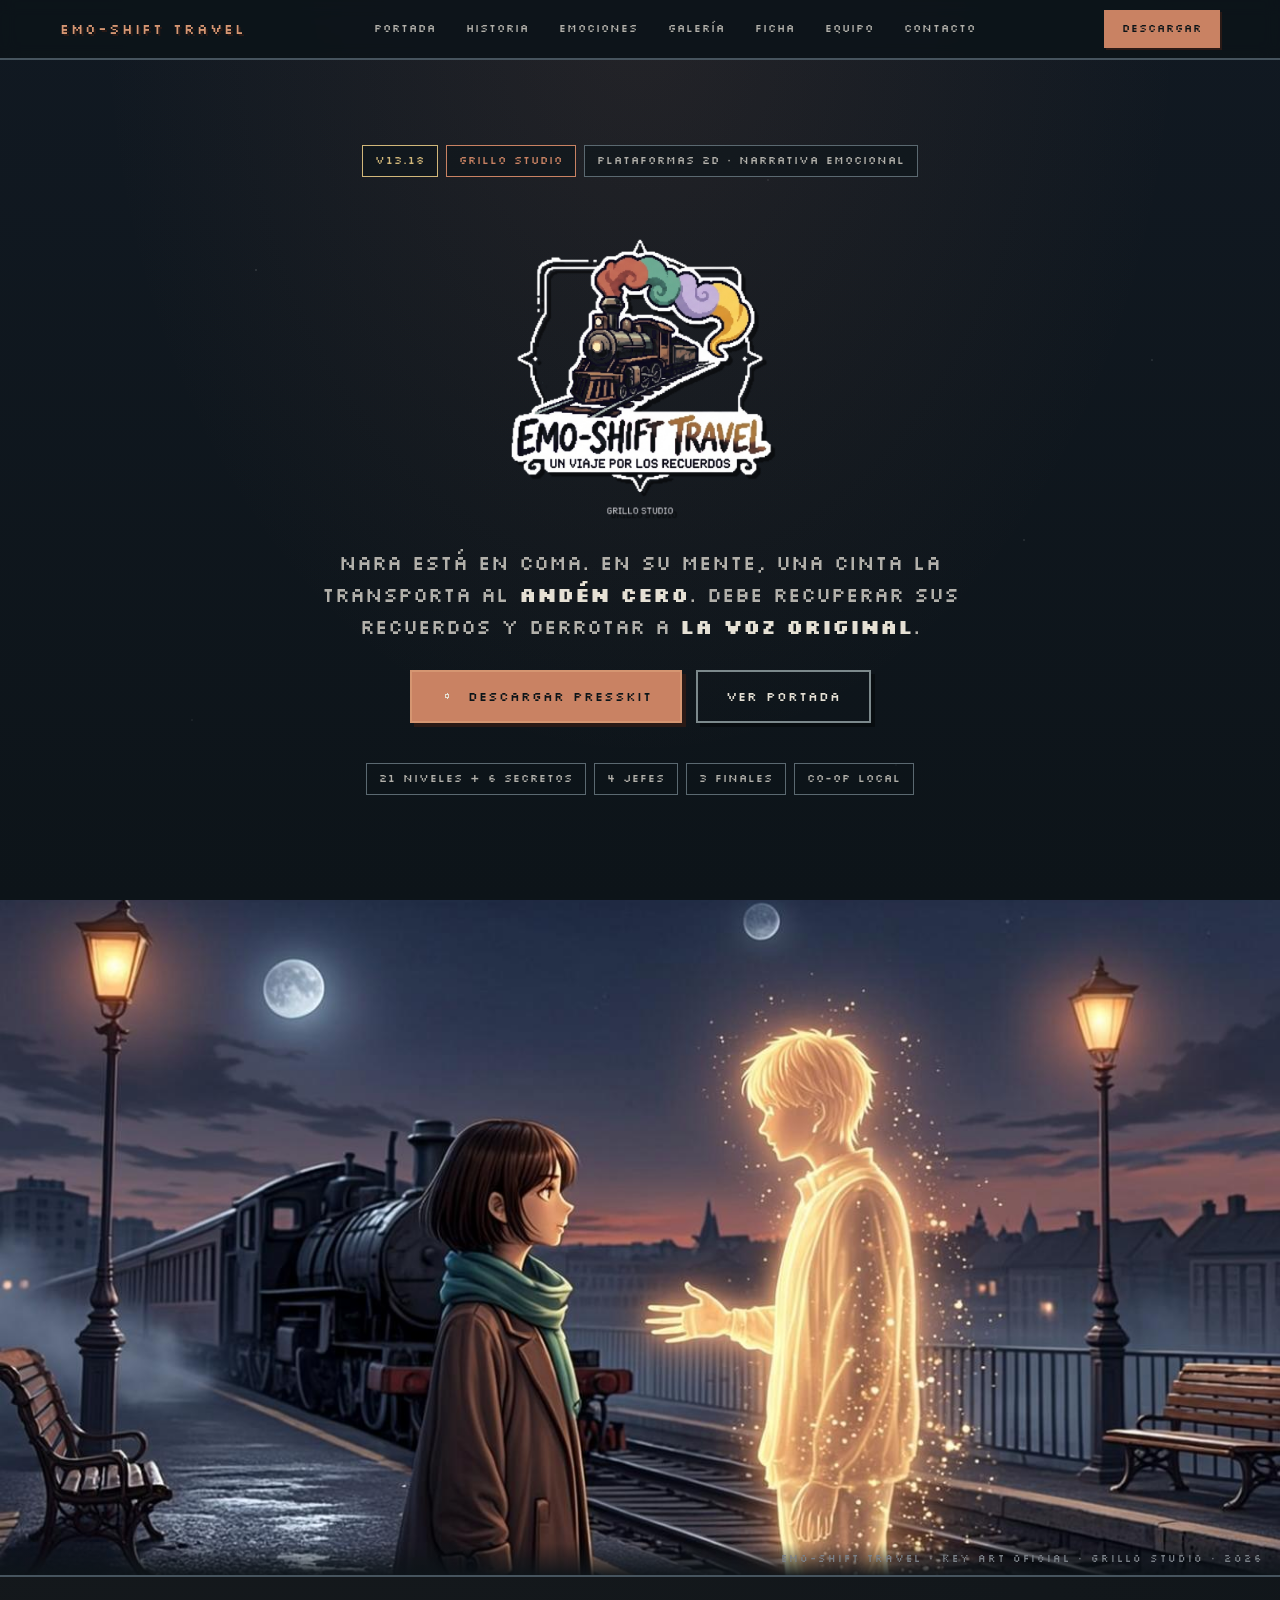
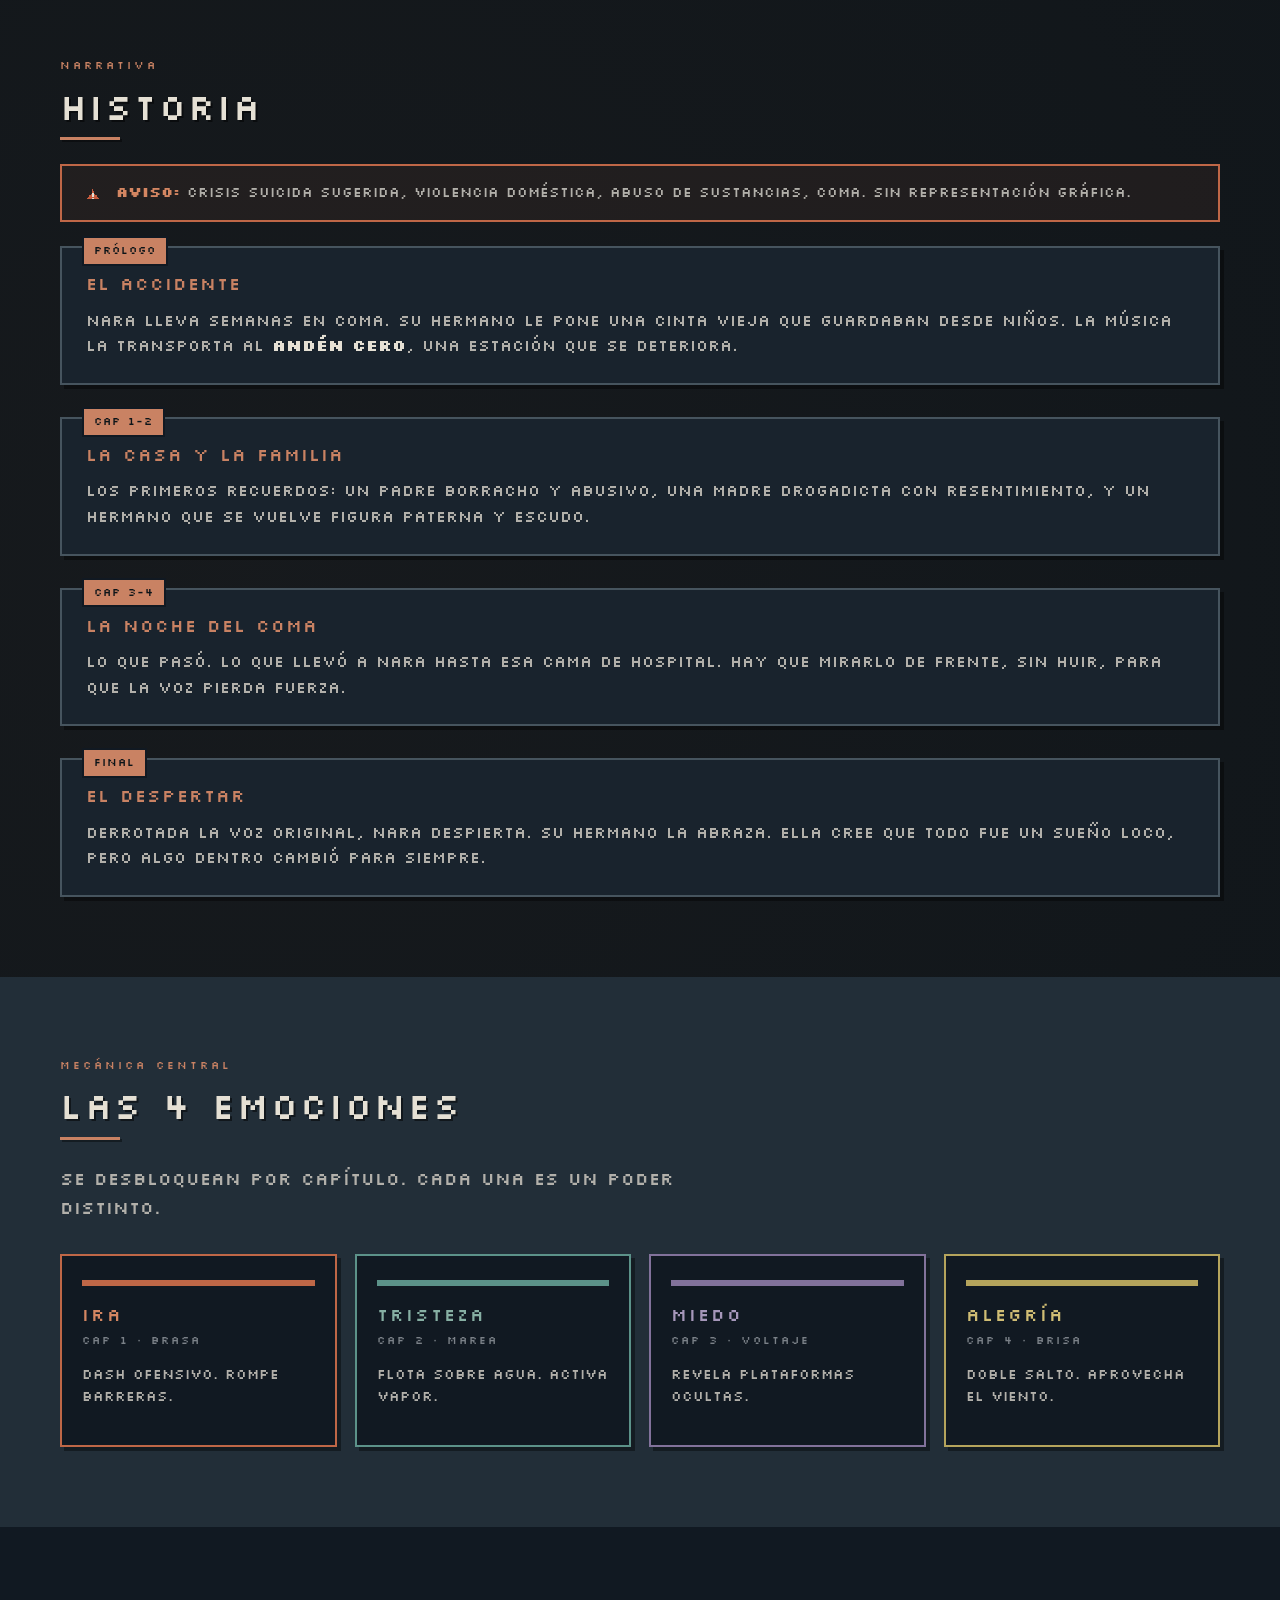
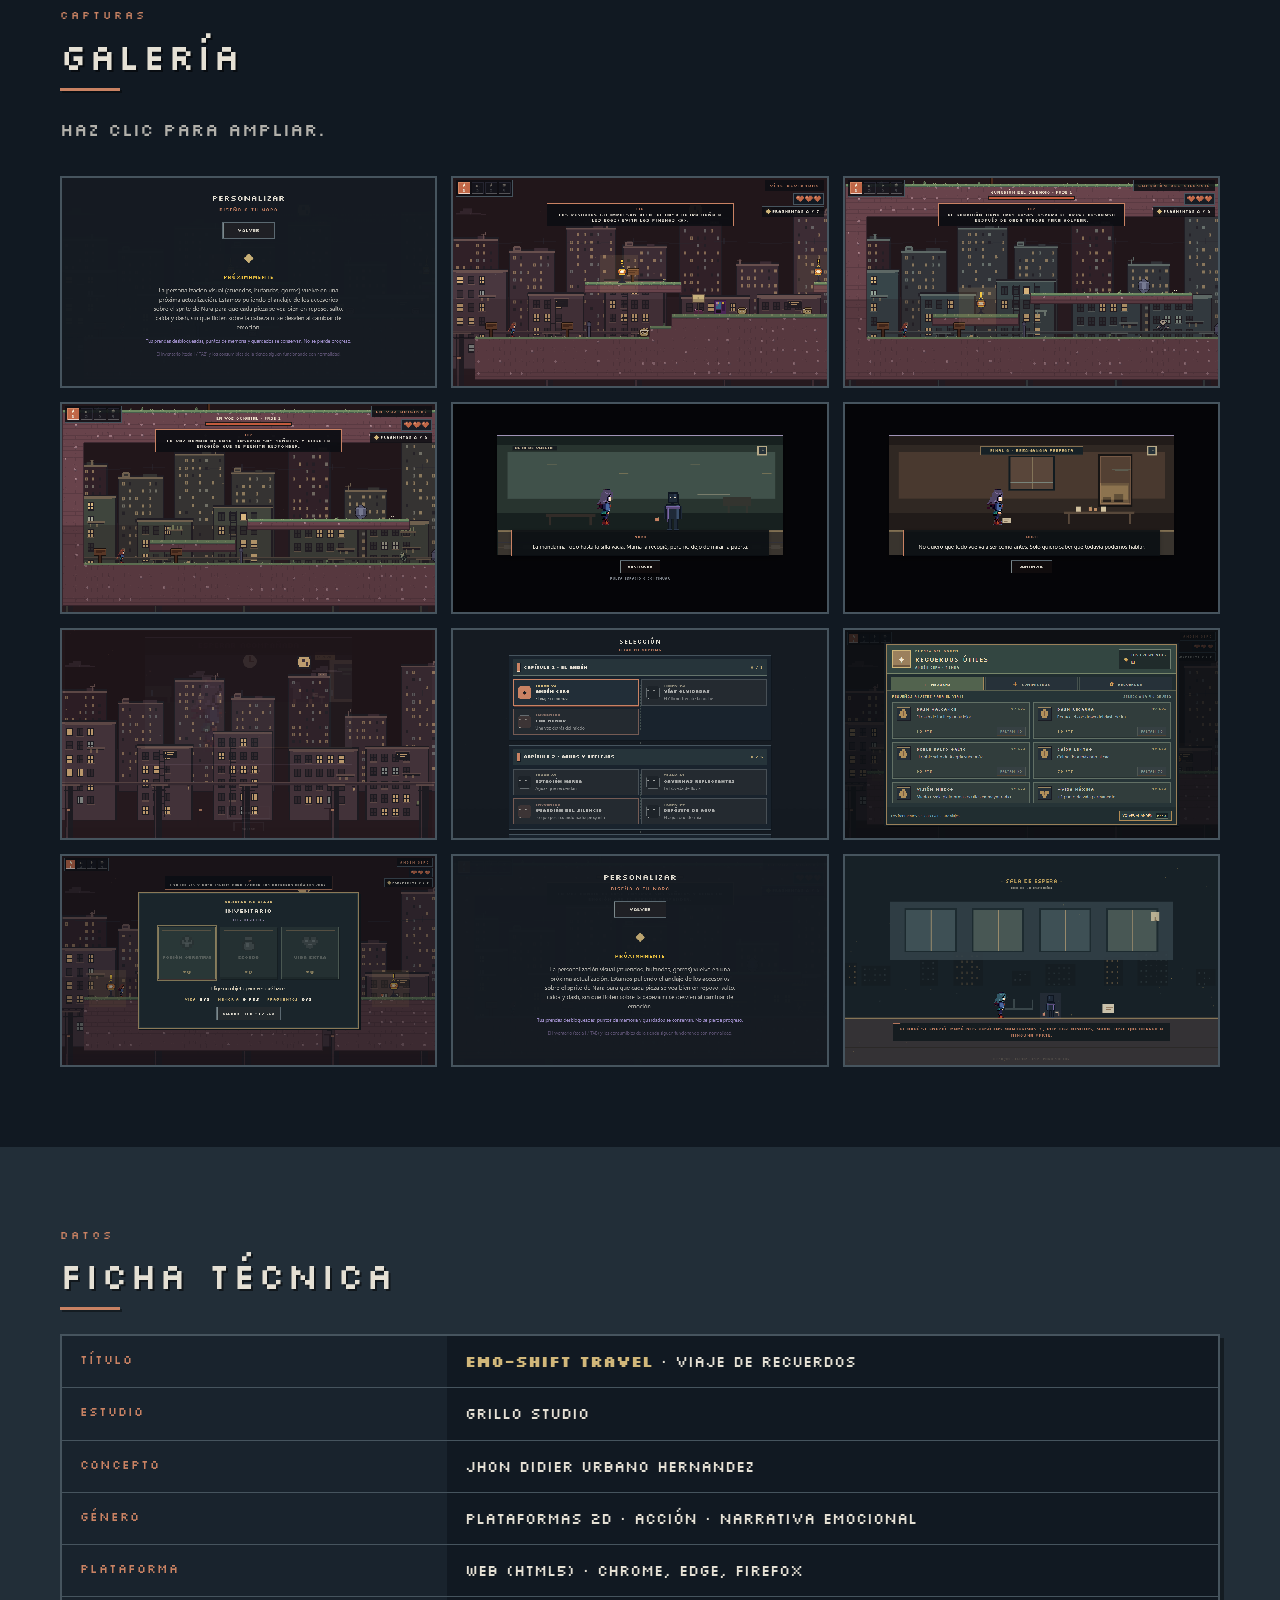
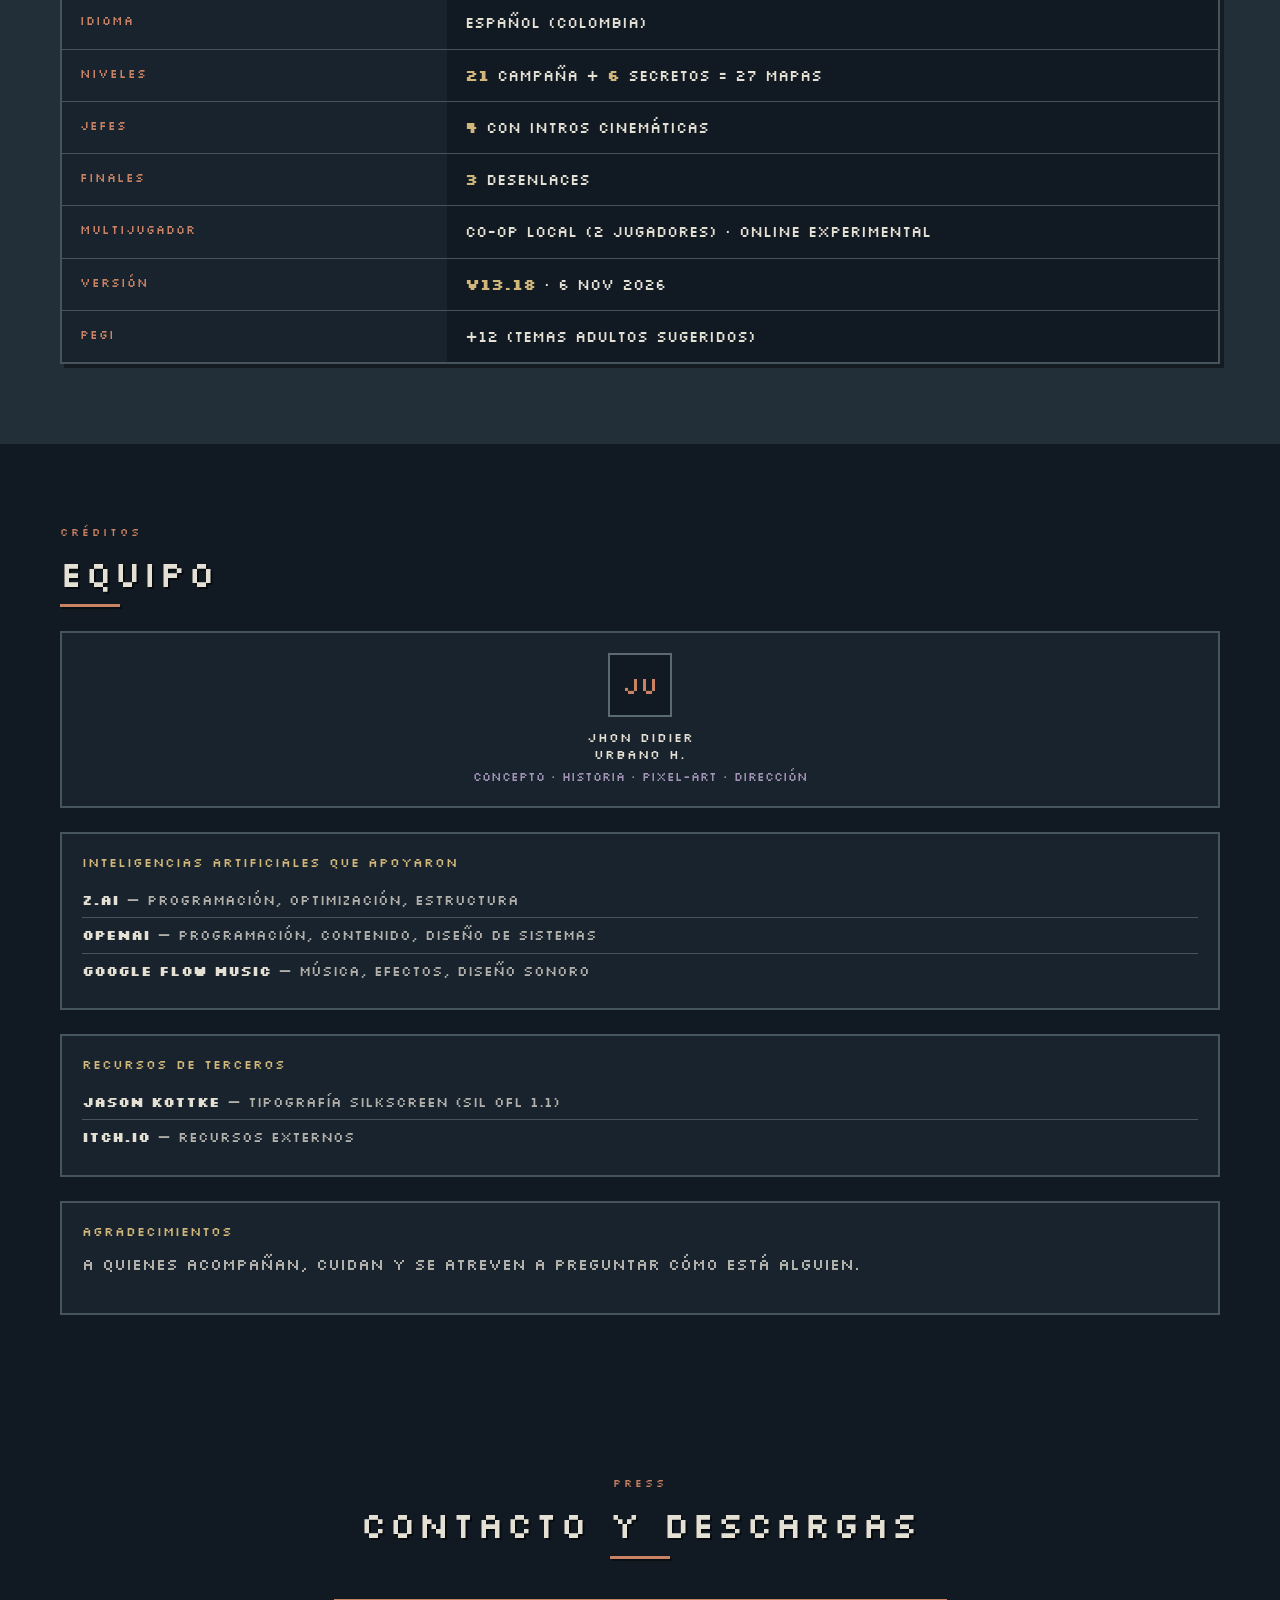
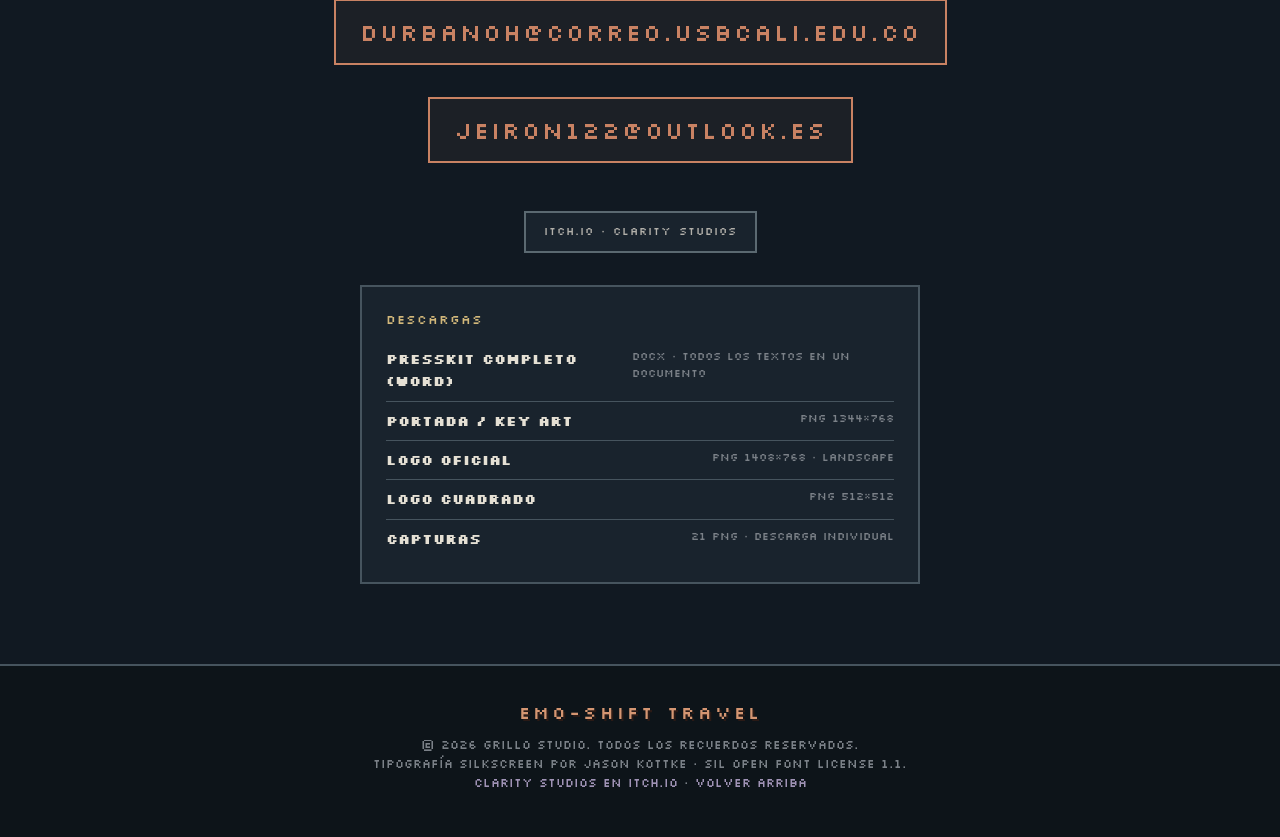
==== commit 39417515: "actualizacion" ====
--- a/index.html
+++ b/index.html
@@ -18,8 +18,8 @@
 <meta name="twitter:title" content="EMO-SHIFT TRAVEL · Presskit">
 <meta name="twitter:description" content="Nara en coma. El Andén Cero. Cuatro emociones. Derrota a La Voz Original.">
 <meta name="twitter:image" content="assets/promo/keyart-wide.png">
-<link rel="icon" type="image/svg+xml" href="assets/logos/logo.svg">
 <link rel="icon" type="image/png" sizes="64x64" href="assets/logos/favicon-64.png">
+<link rel="icon" type="image/png" sizes="256x256" href="assets/logos/logo-256.png">
 <link rel="apple-touch-icon" href="assets/logos/apple-touch-icon.png">
 <link rel="manifest" href="site.webmanifest">
 <link rel="stylesheet" href="css/presskit.css">
@@ -50,12 +50,11 @@
 <section class="hero" id="hero">
   <div class="hero-content">
     <div class="hero-badges">
-      <span class="hero-badge gold">v13.15</span>
+      <span class="hero-badge gold">v13.18</span>
       <span class="hero-badge accent">GRILLO STUDIO</span>
       <span class="hero-badge">PLATAFORMAS 2D · NARRATIVA EMOCIONAL</span>
     </div>
-    <h1 class="hero-logo">EMO-SHIFT</h1>
-    <div class="hero-sub">T R A V E L</div>
+    <img src="assets/logos/logo-landscape.png" alt="EMO-SHIFT TRAVEL — Un viaje por los recuerdos" class="hero-logo-img">
     <p class="hero-tagline">Nara está en coma. En su mente, una cinta la transporta al <strong>Andén Cero</strong>. Debe recuperar sus recuerdos y derrotar a <strong>La Voz Original</strong>.</p>
     <div class="hero-ctas">
       <a href="#contacto" class="btn-primary"><img src="assets/icons/play.svg" alt="" width="14" height="14"> Descargar presskit</a>
@@ -68,8 +67,6 @@
       <span class="hero-badge">Co-op local</span>
     </div>
   </div>
-  <img src="assets/sprites/tren.png" alt="" class="hero-deco hero-deco-tren" aria-hidden="true">
-  <img src="assets/sprites/nara_idle.png" alt="" class="hero-deco hero-deco-nara" aria-hidden="true">
 </section>
 
 <!-- ============ KEY ART / PORTADA ============ -->
@@ -201,7 +198,7 @@
       <div class="specs-row"><div class="specs-label">JEFES</div><div class="specs-value"><strong>4</strong> con intros cinemáticas</div></div>
       <div class="specs-row"><div class="specs-label">FINALES</div><div class="specs-value"><strong>3</strong> desenlaces</div></div>
       <div class="specs-row"><div class="specs-label">MULTIJUGADOR</div><div class="specs-value">Co-op local (2 jugadores) · Online experimental</div></div>
-      <div class="specs-row"><div class="specs-label">VERSIÓN</div><div class="specs-value"><strong>v13.15</strong> · 6 nov 2026</div></div>
+      <div class="specs-row"><div class="specs-label">VERSIÓN</div><div class="specs-value"><strong>v13.18</strong> · 6 nov 2026</div></div>
       <div class="specs-row"><div class="specs-label">PEGI</div><div class="specs-value">+12 (temas adultos sugeridos)</div></div>
     </div>
   </div>
@@ -265,8 +262,8 @@
       <ul>
         <li><a href="EMO-SHIFT_PRESSKIT.docx" download><strong>Presskit completo (Word)</strong></a> <span class="size">DOCX · Todos los textos en un documento</span></li>
         <li><a href="assets/promo/keyart-cover.png" download><strong>Portada / Key art</strong></a> <span class="size">PNG 1344×768</span></li>
-        <li><a href="assets/logos/logo-512.png" download><strong>Logo PNG</strong></a> <span class="size">512×512</span></li>
-        <li><a href="assets/logos/logo.svg" download><strong>Logo SVG</strong></a> <span class="size">Vectorial</span></li>
+        <li><a href="assets/logos/logo-landscape.png" download><strong>Logo oficial</strong></a> <span class="size">PNG 1408×768 · landscape</span></li>
+        <li><a href="assets/logos/logo-512.png" download><strong>Logo cuadrado</strong></a> <span class="size">PNG 512×512</span></li>
         <li><a href="assets/screenshots/menu.png" download><strong>Capturas</strong></a> <span class="size">21 PNG · descarga individual</span></li>
       </ul>
     </div>
--- a/css/presskit.css
+++ b/css/presskit.css
@@ -731,3 +731,14 @@
   .keyart-img{max-height:50vh;}
   .keyart-caption{font-size:9px;text-align:center;}
 }
+
+/* v13.17 — Logo del usuario en el hero */
+.hero-logo-img{
+  max-width: min(560px, 90%);
+  height: auto;
+  margin: 16px 0 20px;
+  filter: drop-shadow(4px 4px 0 rgba(0,0,0,.5));
+}
+@media (max-width: 768px){
+  .hero-logo-img{ max-width: 95%; }
+}
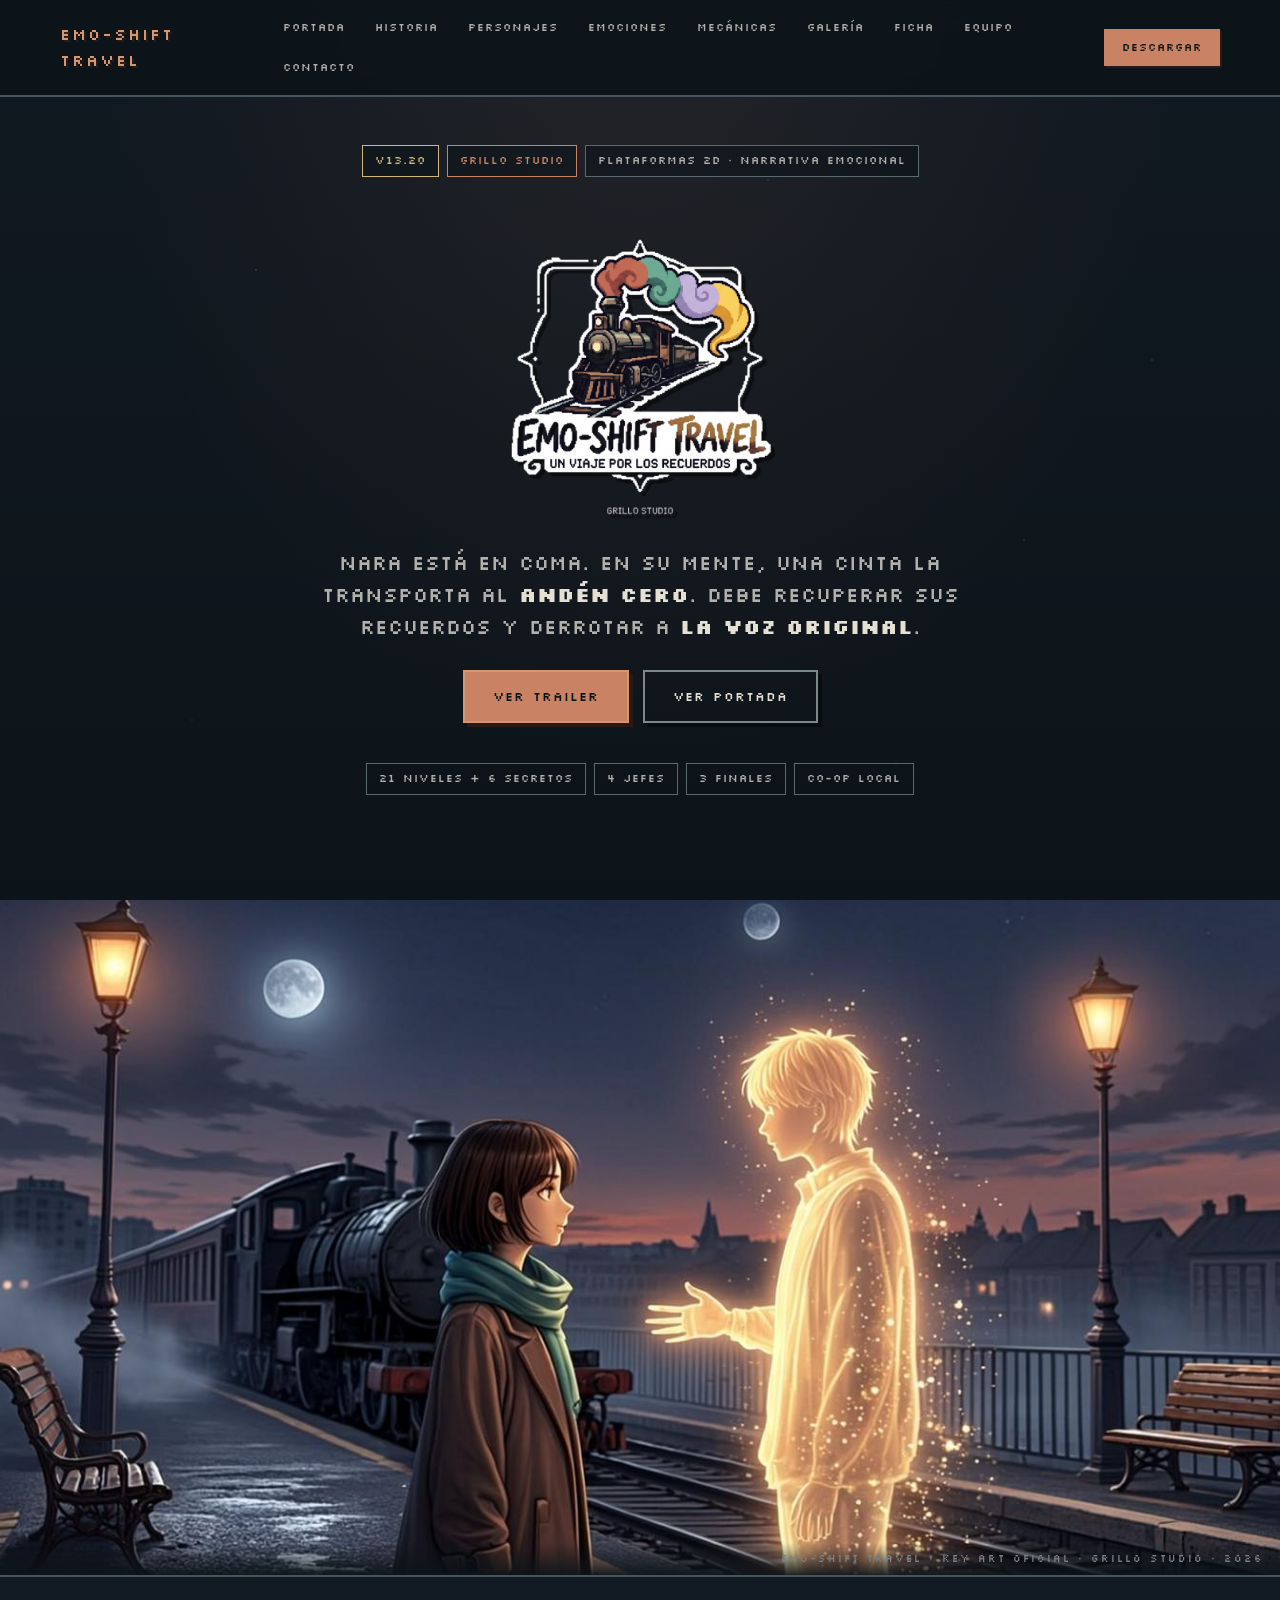
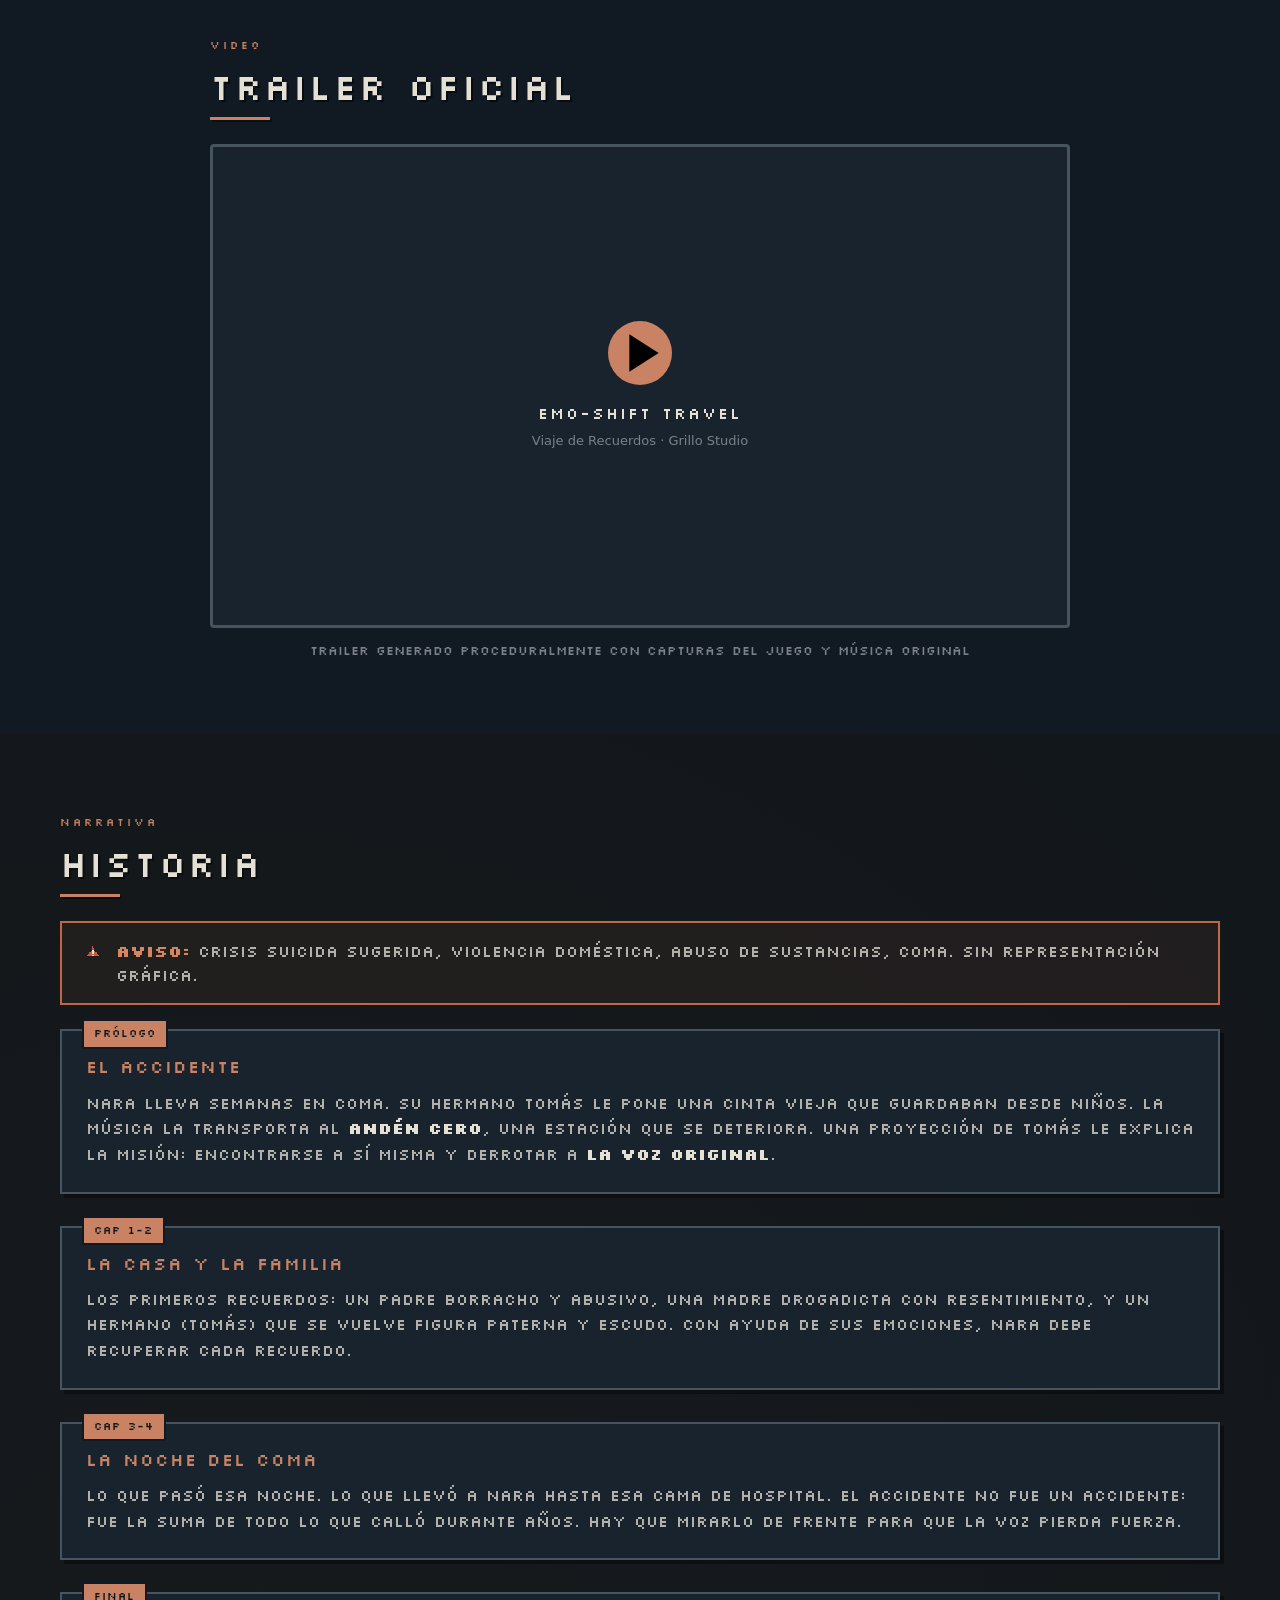
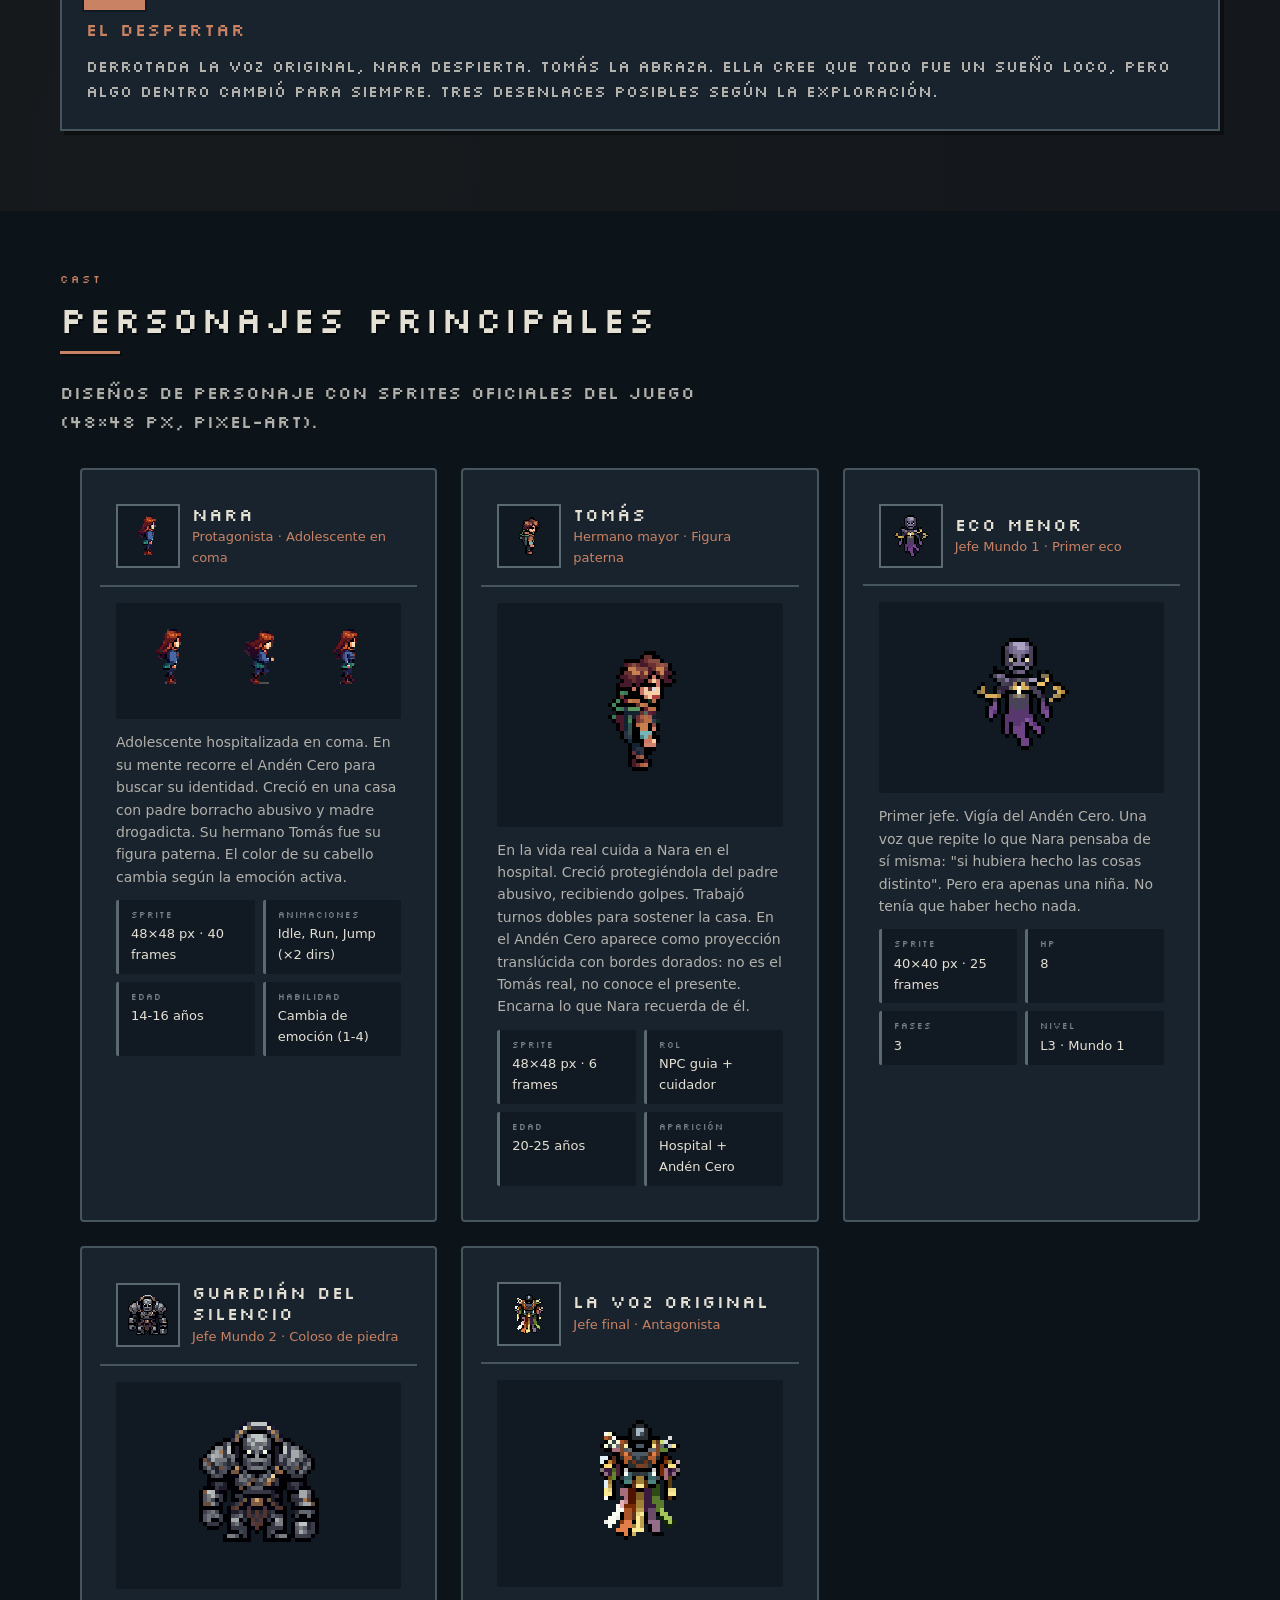
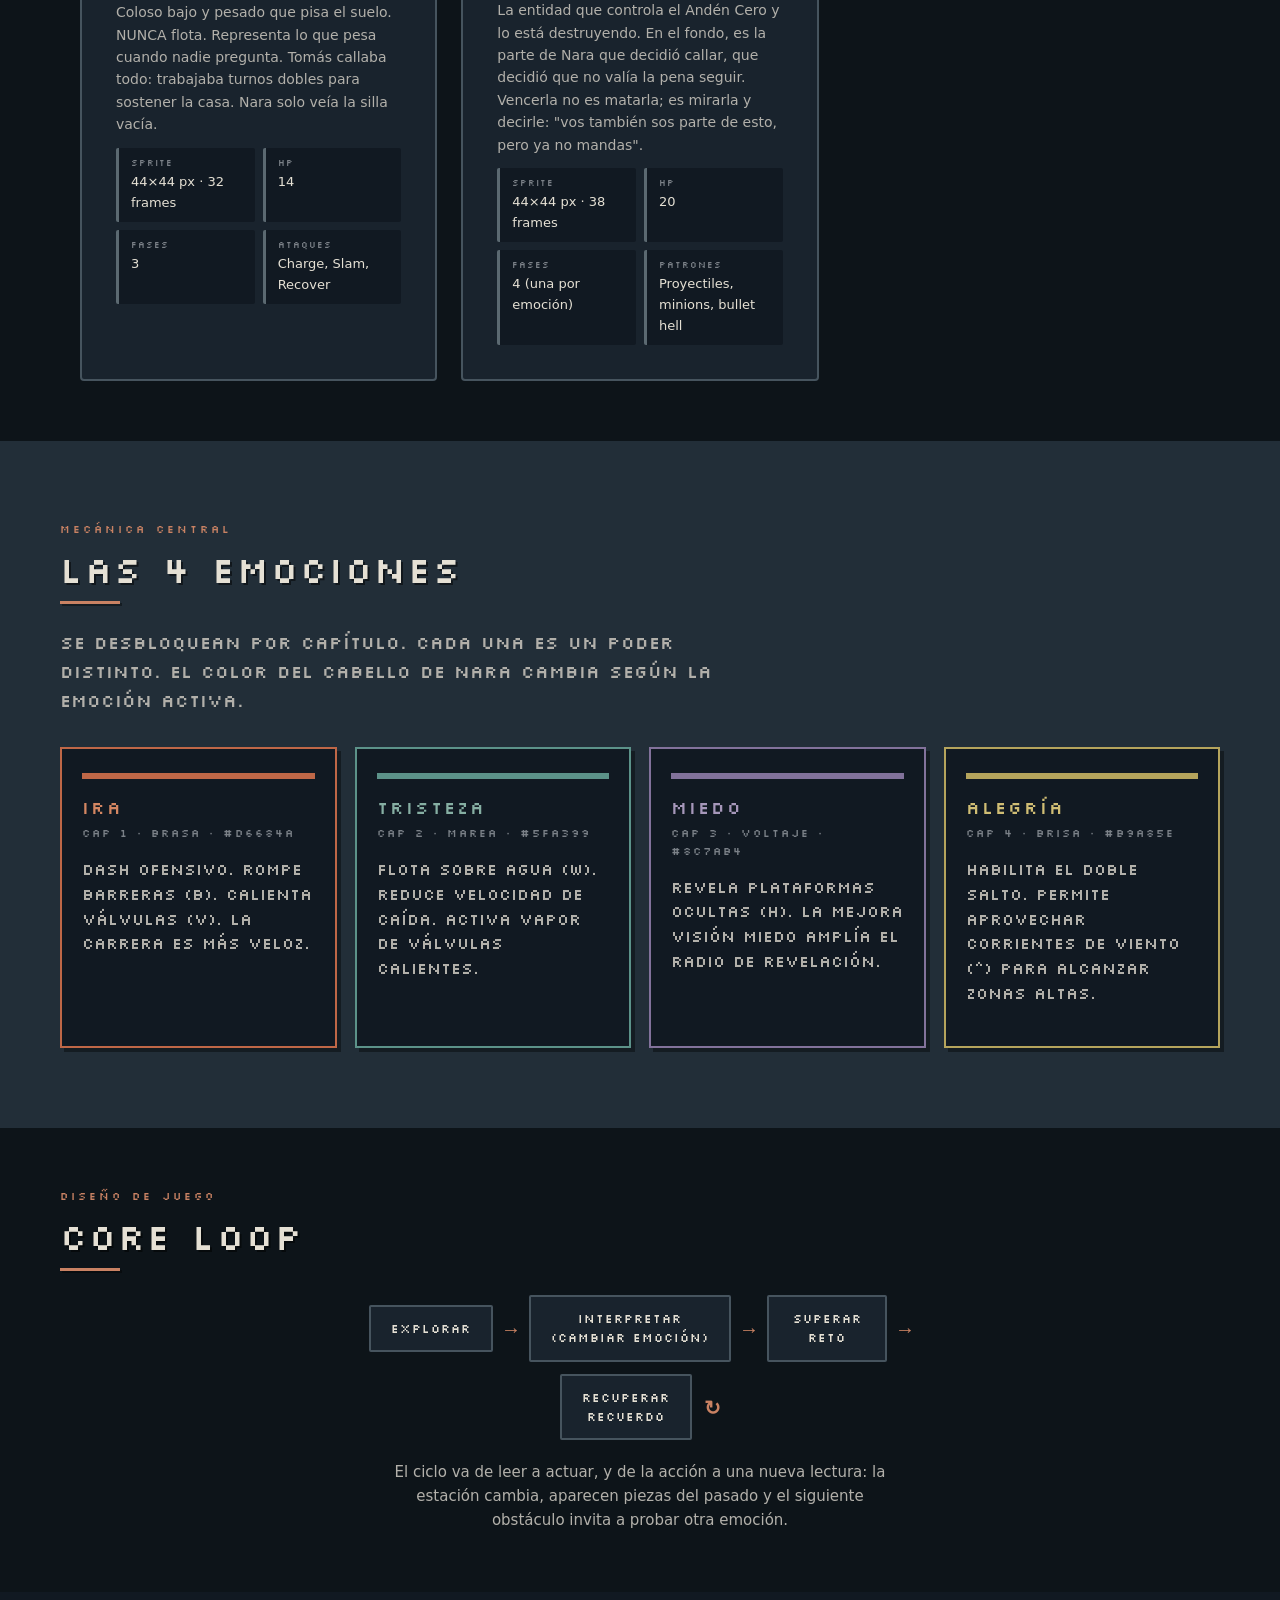
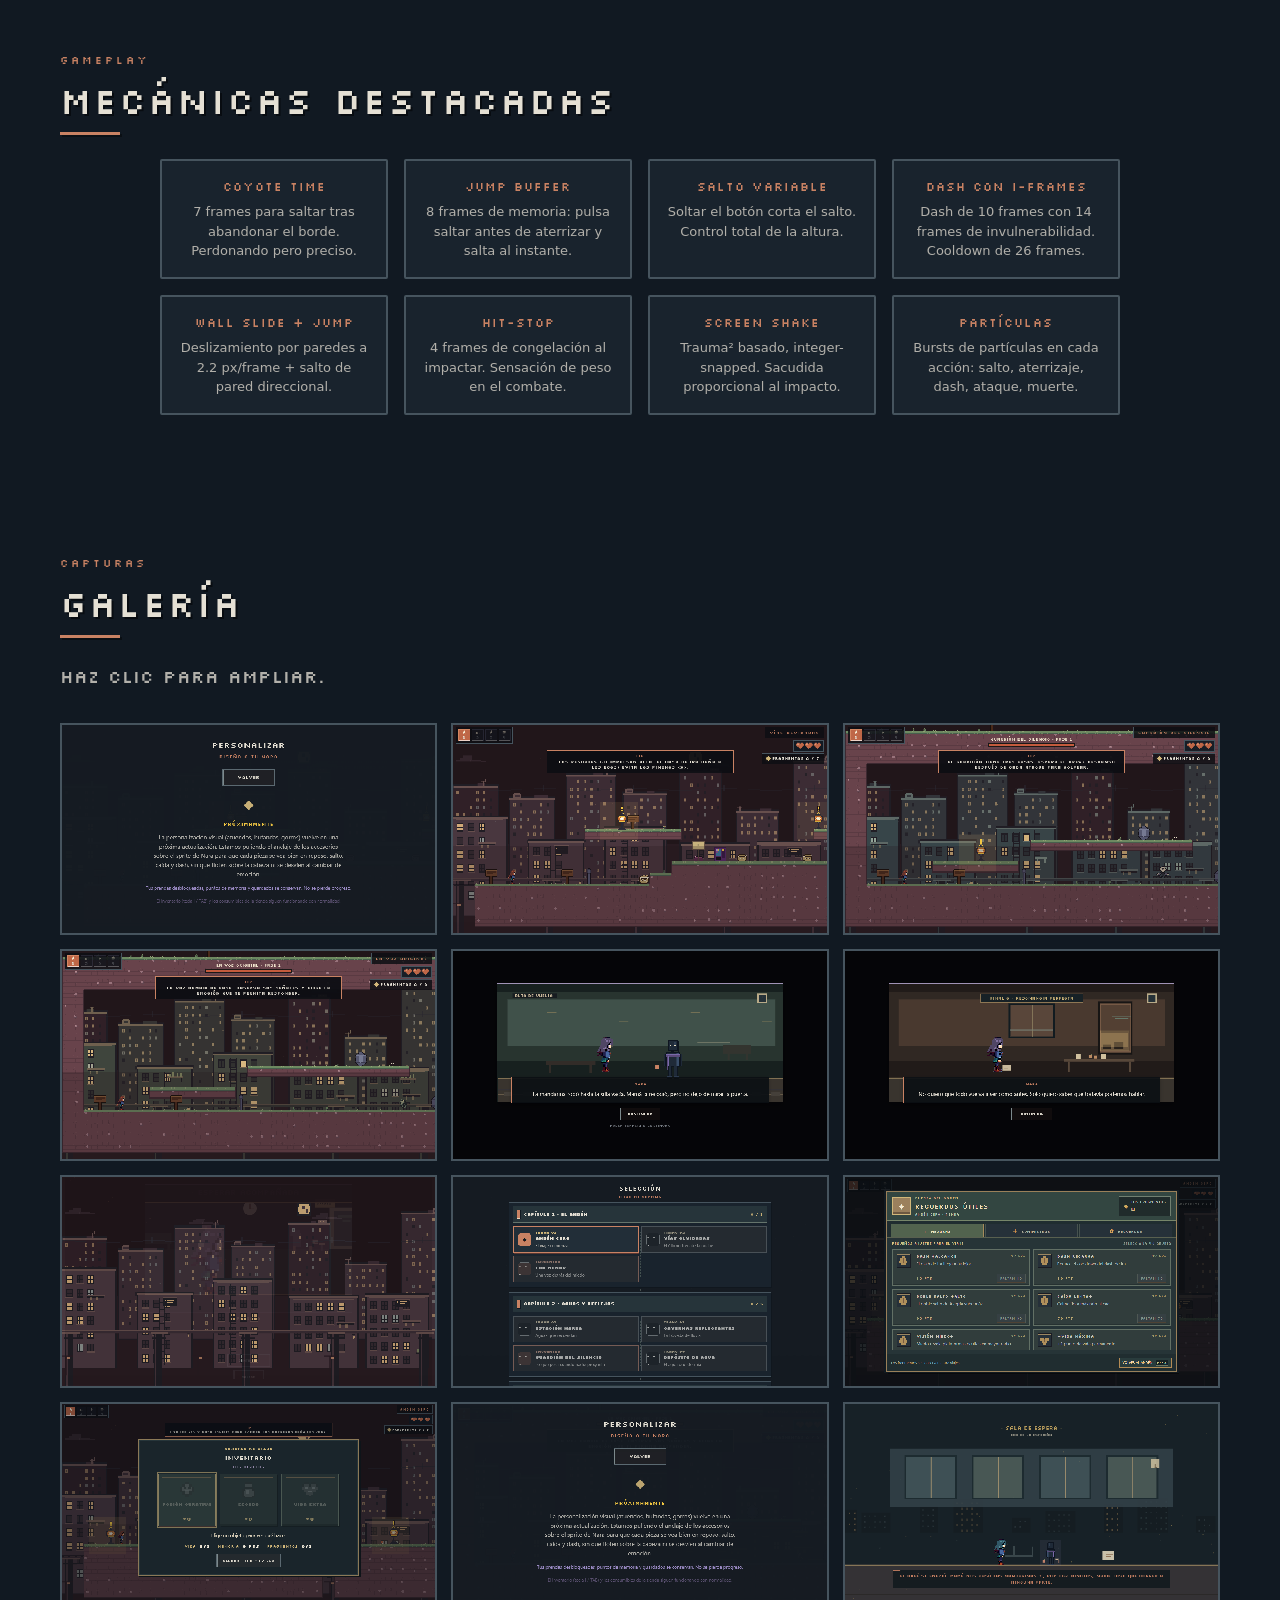
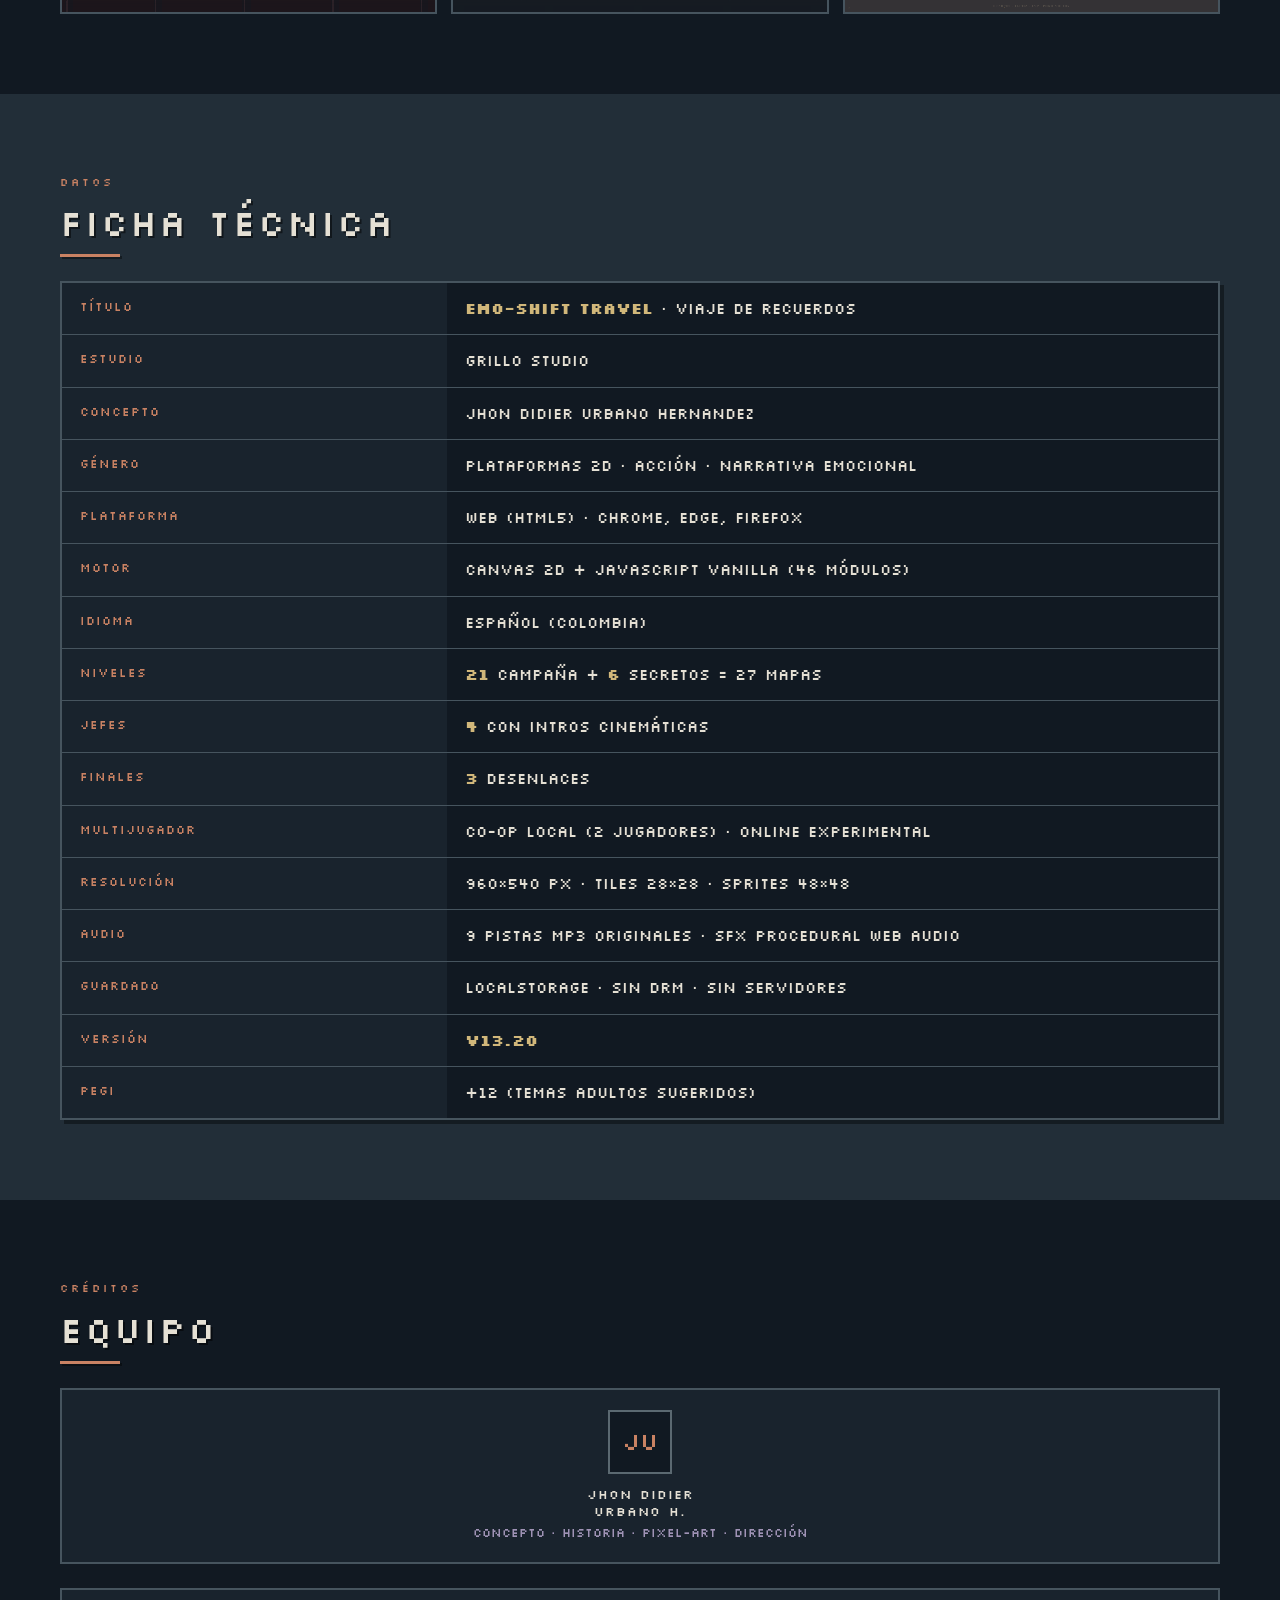
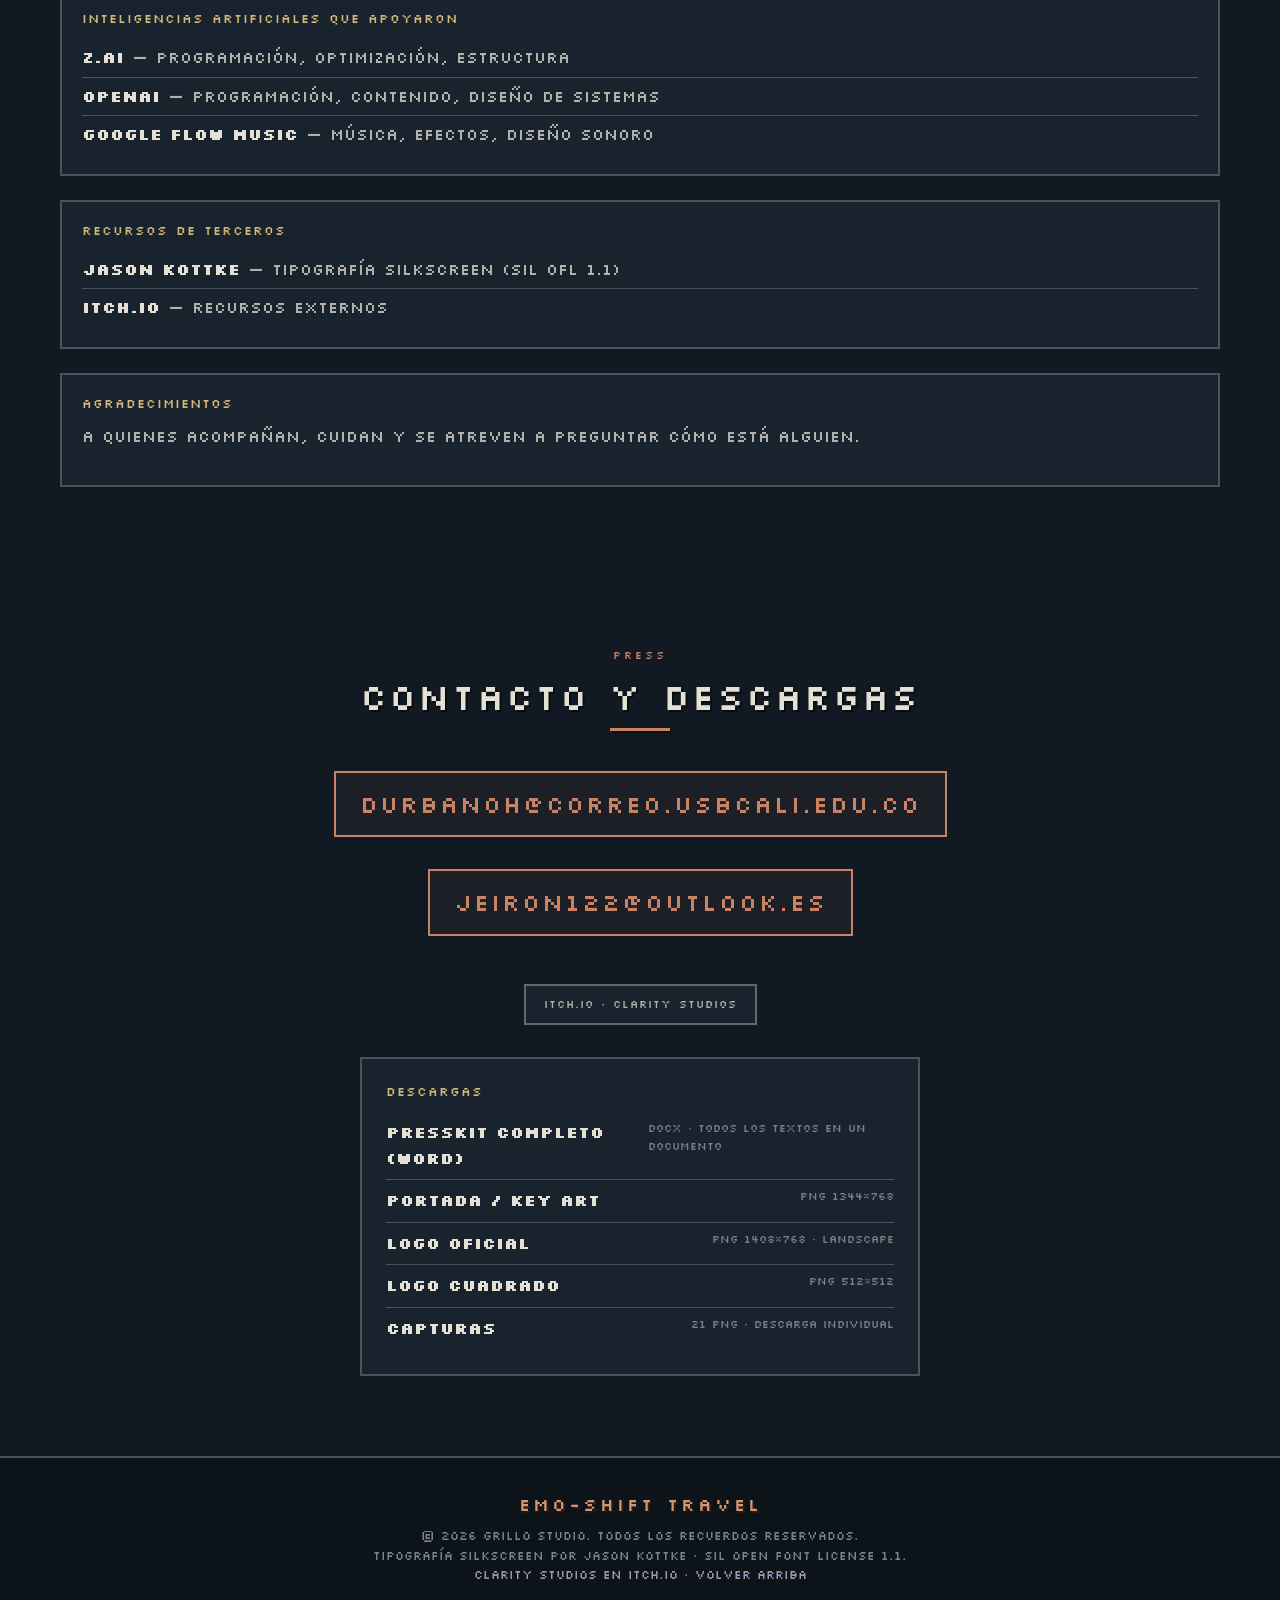
==== commit 45b8f3ea: "v.12" ====
--- a/index.html
+++ b/index.html
@@ -27,14 +27,15 @@
 <body>
 <a href="#main" class="skip-link">Saltar al contenido</a>
 
-<!-- ============ NAV ============ -->
 <nav class="nav" id="nav" aria-label="Navegación principal">
   <div class="nav-inner">
     <a href="#hero" class="nav-brand">EMO-SHIFT TRAVEL</a>
     <div class="nav-links">
       <a href="#portada">Portada</a>
       <a href="#historia">Historia</a>
+      <a href="#personajes">Personajes</a>
       <a href="#emociones">Emociones</a>
+      <a href="#mecanicas">Mecánicas</a>
       <a href="#galeria">Galería</a>
       <a href="#ficha">Ficha</a>
       <a href="#equipo">Equipo</a>
@@ -46,18 +47,18 @@
 
 <main id="main">
 
-<!-- ============ HERO ============ -->
+<!-- HERO -->
 <section class="hero" id="hero">
   <div class="hero-content">
     <div class="hero-badges">
-      <span class="hero-badge gold">v13.18</span>
+      <span class="hero-badge gold">v13.20</span>
       <span class="hero-badge accent">GRILLO STUDIO</span>
       <span class="hero-badge">PLATAFORMAS 2D · NARRATIVA EMOCIONAL</span>
     </div>
     <img src="assets/logos/logo-landscape.png" alt="EMO-SHIFT TRAVEL — Un viaje por los recuerdos" class="hero-logo-img">
     <p class="hero-tagline">Nara está en coma. En su mente, una cinta la transporta al <strong>Andén Cero</strong>. Debe recuperar sus recuerdos y derrotar a <strong>La Voz Original</strong>.</p>
     <div class="hero-ctas">
-      <a href="#contacto" class="btn-primary"><img src="assets/icons/play.svg" alt="" width="14" height="14"> Descargar presskit</a>
+      <a href="#trailer" class="btn-primary">Ver trailer</a>
       <a href="#portada" class="btn-secondary">Ver portada</a>
     </div>
     <div class="hero-badges">
@@ -69,94 +70,291 @@
   </div>
 </section>
 
-<!-- ============ KEY ART / PORTADA ============ -->
+<!-- KEY ART -->
 <section class="keyart" id="portada">
   <figure class="keyart-figure">
-    <img src="assets/promo/keyart-cover.png" alt="Portada de EMO-SHIFT TRAVEL: Nara en el Andén Cero con la proyección de su hermano y un tren de recuerdos al fondo" class="keyart-img">
+    <img src="assets/promo/keyart-cover.png" alt="Portada de EMO-SHIFT TRAVEL" class="keyart-img">
     <figcaption class="keyart-caption">EMO-SHIFT TRAVEL · Key art oficial · Grillo Studio · 2026</figcaption>
   </figure>
 </section>
 
-<!-- ============ HISTORIA (resumida, más visual) ============ -->
+<!-- TRAILER -->
+<section class="trailer" id="trailer">
+  <div class="trailer-container">
+    <div class="section-kicker">Video</div>
+    <h2 class="section-title">Trailer oficial</h2>
+    <div class="section-divider"></div>
+    <div class="trailer-video">
+      <div class="trailer-placeholder">
+        <button class="trailer-play" onclick="document.getElementById('trailerAudio').play(); this.style.display='none'; document.querySelector('.trailer-canvas').style.display='block'; startTrailer();">
+          <svg viewBox="0 0 24 24"><path d="M8 5v14l11-7z"/></svg>
+        </button>
+        <div class="trailer-title">EMO-SHIFT TRAVEL</div>
+        <div class="trailer-sub">Viaje de Recuerdos · Grillo Studio</div>
+        <canvas class="trailer-canvas" id="trailerCanvas" width="900" height="506" style="display:none;width:100%;height:100%;image-rendering:pixelated;"></canvas>
+      </div>
+    </div>
+    <p style="text-align:center;margin-top:12px;font-size:13px;color:var(--muted);">Trailer generado proceduralmente con capturas del juego y música original</p>
+  </div>
+  <audio id="trailerAudio" loop>
+    <source src="assets/music/menu.mp3" type="audio/mp3">
+  </audio>
+</section>
+
+<!-- HISTORIA -->
 <section class="story" id="historia">
   <div class="container">
     <div class="section-kicker">Narrativa</div>
     <h2 class="section-title">Historia</h2>
     <div class="section-divider"></div>
-
     <div class="content-warning">
       <div class="content-warning-icon"><img src="assets/icons/warning.svg" alt="" width="20" height="20"></div>
       <div class="content-warning-text">
         <strong>Aviso:</strong> crisis suicida sugerida, violencia doméstica, abuso de sustancias, coma. Sin representación gráfica.
       </div>
     </div>
-
     <div class="story-grid">
       <article class="story-act">
         <div class="story-act-num">PRÓLOGO</div>
         <h3>El accidente</h3>
-        <p>Nara lleva semanas en coma. Su hermano le pone una cinta vieja que guardaban desde niños. La música la transporta al <strong>Andén Cero</strong>, una estación que se deteriora.</p>
-      </article>
-
+        <p>Nara lleva semanas en coma. Su hermano Tomás le pone una cinta vieja que guardaban desde niños. La música la transporta al <strong>Andén Cero</strong>, una estación que se deteriora. Una proyección de Tomás le explica la misión: encontrarse a sí misma y derrotar a <strong>La Voz Original</strong>.</p>
+      </article>
       <article class="story-act">
         <div class="story-act-num">CAP 1-2</div>
         <h3>La casa y la familia</h3>
-        <p>Los primeros recuerdos: un padre borracho y abusivo, una madre drogadicta con resentimiento, y un hermano que se vuelve figura paterna y escudo.</p>
-      </article>
-
+        <p>Los primeros recuerdos: un padre borracho y abusivo, una madre drogadicta con resentimiento, y un hermano (Tomás) que se vuelve figura paterna y escudo. Con ayuda de sus emociones, Nara debe recuperar cada recuerdo.</p>
+      </article>
       <article class="story-act">
         <div class="story-act-num">CAP 3-4</div>
         <h3>La noche del coma</h3>
-        <p>Lo que pasó. Lo que llevó a Nara hasta esa cama de hospital. Hay que mirarlo de frente, sin huir, para que La Voz pierda fuerza.</p>
-      </article>
-
+        <p>Lo que pasó esa noche. Lo que llevó a Nara hasta esa cama de hospital. El accidente no fue un accidente: fue la suma de todo lo que calló durante años. Hay que mirarlo de frente para que La Voz pierda fuerza.</p>
+      </article>
       <article class="story-act">
         <div class="story-act-num">FINAL</div>
         <h3>El despertar</h3>
-        <p>Derrotada La Voz Original, Nara despierta. Su hermano la abraza. Ella cree que todo fue un sueño loco, pero algo dentro cambió para siempre.</p>
-      </article>
-    </div>
-  </div>
-</section>
-
-<!-- ============ EMOCIONES (más visual, menos texto) ============ -->
+        <p>Derrotada La Voz Original, Nara despierta. Tomás la abraza. Ella cree que todo fue un sueño loco, pero algo dentro cambió para siempre. Tres desenlaces posibles según la exploración.</p>
+      </article>
+    </div>
+  </div>
+</section>
+
+<!-- PERSONAJES -->
+<section class="characters" id="personajes">
+  <div class="container">
+    <div class="section-kicker">Cast</div>
+    <h2 class="section-title">Personajes principales</h2>
+    <div class="section-divider"></div>
+    <p class="section-subtitle">Diseños de personaje con sprites oficiales del juego (48×48 px, pixel-art).</p>
+
+    <div class="char-grid">
+      <!-- NARA -->
+      <div class="char-card">
+        <div class="char-card-header">
+          <div class="char-card-portrait"><img src="assets/sprites/nara_idle.png" alt="Nara"></div>
+          <div>
+            <div class="char-card-name">NARA</div>
+            <div class="char-card-role">Protagonista · Adolescente en coma</div>
+          </div>
+        </div>
+        <div class="char-card-body">
+          <div class="char-card-sprites"><img src="assets/characters/nara_sheet.png" alt="Nara sprite sheet"></div>
+          <p class="char-card-desc">Adolescente hospitalizada en coma. En su mente recorre el Andén Cero para buscar su identidad. Creció en una casa con padre borracho abusivo y madre drogadicta. Su hermano Tomás fue su figura paterna. El color de su cabello cambia según la emoción activa.</p>
+          <div class="char-card-stats">
+            <div class="char-stat"><div class="char-stat-label">Sprite</div><div class="char-stat-value">48×48 px · 40 frames</div></div>
+            <div class="char-stat"><div class="char-stat-label">Animaciones</div><div class="char-stat-value">Idle, Run, Jump (×2 dirs)</div></div>
+            <div class="char-stat"><div class="char-stat-label">Edad</div><div class="char-stat-value">14-16 años</div></div>
+            <div class="char-stat"><div class="char-stat-label">Habilidad</div><div class="char-stat-value">Cambia de emoción (1-4)</div></div>
+          </div>
+        </div>
+      </div>
+
+      <!-- TOMÁS / HERMANO -->
+      <div class="char-card">
+        <div class="char-card-header">
+          <div class="char-card-portrait"><img src="assets/sprites/brother_idle.png" alt="Tomás"></div>
+          <div>
+            <div class="char-card-name">TOMÁS</div>
+            <div class="char-card-role">Hermano mayor · Figura paterna</div>
+          </div>
+        </div>
+        <div class="char-card-body">
+          <div class="char-card-sprites"><img src="assets/characters/brother_sheet.png" alt="Tomás sprite sheet"></div>
+          <p class="char-card-desc">En la vida real cuida a Nara en el hospital. Creció protegiéndola del padre abusivo, recibiendo golpes. Trabajó turnos dobles para sostener la casa. En el Andén Cero aparece como proyección translúcida con bordes dorados: no es el Tomás real, no conoce el presente. Encarna lo que Nara recuerda de él.</p>
+          <div class="char-card-stats">
+            <div class="char-stat"><div class="char-stat-label">Sprite</div><div class="char-stat-value">48×48 px · 6 frames</div></div>
+            <div class="char-stat"><div class="char-stat-label">Rol</div><div class="char-stat-value">NPC guia + cuidador</div></div>
+            <div class="char-stat"><div class="char-stat-label">Edad</div><div class="char-stat-value">20-25 años</div></div>
+            <div class="char-stat"><div class="char-stat-label">Aparición</div><div class="char-stat-value">Hospital + Andén Cero</div></div>
+          </div>
+        </div>
+      </div>
+
+      <!-- ECO MENOR -->
+      <div class="char-card">
+        <div class="char-card-header">
+          <div class="char-card-portrait"><img src="assets/sprites/eco-menor.png" alt="Eco Menor"></div>
+          <div>
+            <div class="char-card-name">ECO MENOR</div>
+            <div class="char-card-role">Jefe Mundo 1 · Primer eco</div>
+          </div>
+        </div>
+        <div class="char-card-body">
+          <div class="char-card-sprites"><img src="assets/characters/eco-menor_sheet.png" alt="Eco Menor sprite sheet"></div>
+          <p class="char-card-desc">Primer jefe. Vigía del Andén Cero. Una voz que repite lo que Nara pensaba de sí misma: "si hubiera hecho las cosas distinto". Pero era apenas una niña. No tenía que haber hecho nada.</p>
+          <div class="char-card-stats">
+            <div class="char-stat"><div class="char-stat-label">Sprite</div><div class="char-stat-value">40×40 px · 25 frames</div></div>
+            <div class="char-stat"><div class="char-stat-label">HP</div><div class="char-stat-value">8</div></div>
+            <div class="char-stat"><div class="char-stat-label">Fases</div><div class="char-stat-value">3</div></div>
+            <div class="char-stat"><div class="char-stat-label">Nivel</div><div class="char-stat-value">L3 · Mundo 1</div></div>
+          </div>
+        </div>
+      </div>
+
+      <!-- GUARDIÁN -->
+      <div class="char-card">
+        <div class="char-card-header">
+          <div class="char-card-portrait"><img src="assets/sprites/guardian.png" alt="Guardián"></div>
+          <div>
+            <div class="char-card-name">GUARDIÁN DEL SILENCIO</div>
+            <div class="char-card-role">Jefe Mundo 2 · Coloso de piedra</div>
+          </div>
+        </div>
+        <div class="char-card-body">
+          <div class="char-card-sprites"><img src="assets/characters/guardian_sheet.png" alt="Guardián sprite sheet"></div>
+          <p class="char-card-desc">Coloso bajo y pesado que pisa el suelo. NUNCA flota. Representa lo que pesa cuando nadie pregunta. Tomás callaba todo: trabajaba turnos dobles para sostener la casa. Nara solo veía la silla vacía.</p>
+          <div class="char-card-stats">
+            <div class="char-stat"><div class="char-stat-label">Sprite</div><div class="char-stat-value">44×44 px · 32 frames</div></div>
+            <div class="char-stat"><div class="char-stat-label">HP</div><div class="char-stat-value">14</div></div>
+            <div class="char-stat"><div class="char-stat-label">Fases</div><div class="char-stat-value">3</div></div>
+            <div class="char-stat"><div class="char-stat-label">Ataques</div><div class="char-stat-value">Charge, Slam, Recover</div></div>
+          </div>
+        </div>
+      </div>
+
+      <!-- LA VOZ ORIGINAL -->
+      <div class="char-card">
+        <div class="char-card-header">
+          <div class="char-card-portrait"><img src="assets/sprites/voz-original.png" alt="La Voz Original"></div>
+          <div>
+            <div class="char-card-name">LA VOZ ORIGINAL</div>
+            <div class="char-card-role">Jefe final · Antagonista</div>
+          </div>
+        </div>
+        <div class="char-card-body">
+          <div class="char-card-sprites"><img src="assets/characters/voz-original_sheet.png" alt="La Voz Original sprite sheet"></div>
+          <p class="char-card-desc">La entidad que controla el Andén Cero y lo está destruyendo. En el fondo, es la parte de Nara que decidió callar, que decidió que no valía la pena seguir. Vencerla no es matarla; es mirarla y decirle: "vos también sos parte de esto, pero ya no mandas".</p>
+          <div class="char-card-stats">
+            <div class="char-stat"><div class="char-stat-label">Sprite</div><div class="char-stat-value">44×44 px · 38 frames</div></div>
+            <div class="char-stat"><div class="char-stat-label">HP</div><div class="char-stat-value">20</div></div>
+            <div class="char-stat"><div class="char-stat-label">Fases</div><div class="char-stat-value">4 (una por emoción)</div></div>
+            <div class="char-stat"><div class="char-stat-label">Patrones</div><div class="char-stat-value">Proyectiles, minions, bullet hell</div></div>
+          </div>
+        </div>
+      </div>
+    </div>
+  </div>
+</section>
+
+<!-- EMOCIONES -->
 <section class="emotions" id="emociones">
   <div class="container">
     <div class="section-kicker">Mecánica central</div>
     <h2 class="section-title">Las 4 emociones</h2>
     <div class="section-divider"></div>
-    <p class="section-subtitle">Se desbloquean por capítulo. Cada una es un poder distinto.</p>
-
+    <p class="section-subtitle">Se desbloquean por capítulo. Cada una es un poder distinto. El color del cabello de Nara cambia según la emoción activa.</p>
     <div class="emotion-grid">
       <article class="emotion-card ira">
         <div class="emotion-swatch"></div>
         <div class="emotion-name">IRA</div>
-        <div class="emotion-sub">CAP 1 · BRASA</div>
-        <p class="emotion-mech">Dash ofensivo. Rompe barreras.</p>
+        <div class="emotion-sub">CAP 1 · BRASA · #D6684A</div>
+        <p class="emotion-mech">Dash ofensivo. Rompe barreras (B). Calienta válvulas (V). La carrera es más veloz.</p>
       </article>
       <article class="emotion-card calma">
         <div class="emotion-swatch"></div>
         <div class="emotion-name">TRISTEZA</div>
-        <div class="emotion-sub">CAP 2 · MAREA</div>
-        <p class="emotion-mech">Flota sobre agua. Activa vapor.</p>
+        <div class="emotion-sub">CAP 2 · MAREA · #5FA399</div>
+        <p class="emotion-mech">Flota sobre agua (W). Reduce velocidad de caída. Activa vapor de válvulas calientes.</p>
       </article>
       <article class="emotion-card miedo">
         <div class="emotion-swatch"></div>
         <div class="emotion-name">MIEDO</div>
-        <div class="emotion-sub">CAP 3 · VOLTAJE</div>
-        <p class="emotion-mech">Revela plataformas ocultas.</p>
+        <div class="emotion-sub">CAP 3 · VOLTAJE · #8C7AB4</div>
+        <p class="emotion-mech">Revela plataformas ocultas (H). La mejora Visión Miedo amplía el radio de revelación.</p>
       </article>
       <article class="emotion-card alegria">
         <div class="emotion-swatch"></div>
         <div class="emotion-name">ALEGRÍA</div>
-        <div class="emotion-sub">CAP 4 · BRISA</div>
-        <p class="emotion-mech">Doble salto. Aprovecha el viento.</p>
-      </article>
-    </div>
-  </div>
-</section>
-
-<!-- ============ GALERÍA (más grande, menos texto) ============ -->
+        <div class="emotion-sub">CAP 4 · BRISA · #B9A85E</div>
+        <p class="emotion-mech">Habilita el doble salto. Permite aprovechar corrientes de viento (^) para alcanzar zonas altas.</p>
+      </article>
+    </div>
+  </div>
+</section>
+
+<!-- CORE LOOP -->
+<section class="coreloop" id="coreloop">
+  <div class="container">
+    <div class="section-kicker">Diseño de juego</div>
+    <h2 class="section-title">Core loop</h2>
+    <div class="section-divider"></div>
+    <div class="coreloop-diagram">
+      <div class="coreloop-step">EXPLORAR</div>
+      <span class="coreloop-arrow">→</span>
+      <div class="coreloop-step">INTERPRETAR<br>(cambiar emoción)</div>
+      <span class="coreloop-arrow">→</span>
+      <div class="coreloop-step">SUPERAR<br>RETO</div>
+      <span class="coreloop-arrow">→</span>
+      <div class="coreloop-step">RECUPERAR<br>RECUERDO</div>
+      <span class="coreloop-arrow">↻</span>
+    </div>
+    <p class="coreloop-desc">El ciclo va de leer a actuar, y de la acción a una nueva lectura: la estación cambia, aparecen piezas del pasado y el siguiente obstáculo invita a probar otra emoción.</p>
+  </div>
+</section>
+
+<!-- MECÁNICAS -->
+<section class="mechanics" id="mecanicas">
+  <div class="container">
+    <div class="section-kicker">Gameplay</div>
+    <h2 class="section-title">Mecánicas destacadas</h2>
+    <div class="section-divider"></div>
+    <div class="mech-grid">
+      <div class="mech-card">
+        <div class="mech-card-title">COYOTE TIME</div>
+        <div class="mech-card-desc">7 frames para saltar tras abandonar el borde. Perdonando pero preciso.</div>
+      </div>
+      <div class="mech-card">
+        <div class="mech-card-title">JUMP BUFFER</div>
+        <div class="mech-card-desc">8 frames de memoria: pulsa saltar antes de aterrizar y salta al instante.</div>
+      </div>
+      <div class="mech-card">
+        <div class="mech-card-title">SALTO VARIABLE</div>
+        <div class="mech-card-desc">Soltar el botón corta el salto. Control total de la altura.</div>
+      </div>
+      <div class="mech-card">
+        <div class="mech-card-title">DASH CON I-FRAMES</div>
+        <div class="mech-card-desc">Dash de 10 frames con 14 frames de invulnerabilidad. Cooldown de 26 frames.</div>
+      </div>
+      <div class="mech-card">
+        <div class="mech-card-title">WALL SLIDE + JUMP</div>
+        <div class="mech-card-desc">Deslizamiento por paredes a 2.2 px/frame + salto de pared direccional.</div>
+      </div>
+      <div class="mech-card">
+        <div class="mech-card-title">HIT-STOP</div>
+        <div class="mech-card-desc">4 frames de congelación al impactar. Sensación de peso en el combate.</div>
+      </div>
+      <div class="mech-card">
+        <div class="mech-card-title">SCREEN SHAKE</div>
+        <div class="mech-card-desc">Trauma² basado, integer-snapped. Sacudida proporcional al impacto.</div>
+      </div>
+      <div class="mech-card">
+        <div class="mech-card-title">PARTÍCULAS</div>
+        <div class="mech-card-desc">Bursts de partículas en cada acción: salto, aterrizaje, dash, ataque, muerte.</div>
+      </div>
+    </div>
+  </div>
+</section>
+
+<!-- GALERÍA -->
 <section class="gallery" id="galeria">
   <div class="container">
     <div class="section-kicker">Capturas</div>
@@ -180,37 +378,39 @@
   </div>
 </section>
 
-<!-- ============ FICHA TÉCNICA (compacta) ============ -->
+<!-- FICHA TÉCNICA -->
 <section class="specs" id="ficha">
   <div class="container">
     <div class="section-kicker">Datos</div>
     <h2 class="section-title">Ficha técnica</h2>
     <div class="section-divider"></div>
-
     <div class="specs-table">
       <div class="specs-row"><div class="specs-label">TÍTULO</div><div class="specs-value"><strong>EMO-SHIFT TRAVEL</strong> · Viaje de Recuerdos</div></div>
       <div class="specs-row"><div class="specs-label">ESTUDIO</div><div class="specs-value">Grillo Studio</div></div>
       <div class="specs-row"><div class="specs-label">CONCEPTO</div><div class="specs-value">Jhon Didier Urbano Hernandez</div></div>
       <div class="specs-row"><div class="specs-label">GÉNERO</div><div class="specs-value">Plataformas 2D · Acción · Narrativa emocional</div></div>
       <div class="specs-row"><div class="specs-label">PLATAFORMA</div><div class="specs-value">Web (HTML5) · Chrome, Edge, Firefox</div></div>
+      <div class="specs-row"><div class="specs-label">MOTOR</div><div class="specs-value">Canvas 2D + JavaScript vanilla (46 módulos)</div></div>
       <div class="specs-row"><div class="specs-label">IDIOMA</div><div class="specs-value">Español (Colombia)</div></div>
       <div class="specs-row"><div class="specs-label">NIVELES</div><div class="specs-value"><strong>21</strong> campaña + <strong>6</strong> secretos = 27 mapas</div></div>
       <div class="specs-row"><div class="specs-label">JEFES</div><div class="specs-value"><strong>4</strong> con intros cinemáticas</div></div>
       <div class="specs-row"><div class="specs-label">FINALES</div><div class="specs-value"><strong>3</strong> desenlaces</div></div>
       <div class="specs-row"><div class="specs-label">MULTIJUGADOR</div><div class="specs-value">Co-op local (2 jugadores) · Online experimental</div></div>
-      <div class="specs-row"><div class="specs-label">VERSIÓN</div><div class="specs-value"><strong>v13.18</strong> · 6 nov 2026</div></div>
+      <div class="specs-row"><div class="specs-label">RESOLUCIÓN</div><div class="specs-value">960×540 px · Tiles 28×28 · Sprites 48×48</div></div>
+      <div class="specs-row"><div class="specs-label">AUDIO</div><div class="specs-value">9 pistas MP3 originales · SFX procedural Web Audio</div></div>
+      <div class="specs-row"><div class="specs-label">GUARDADO</div><div class="specs-value">LocalStorage · Sin DRM · Sin servidores</div></div>
+      <div class="specs-row"><div class="specs-label">VERSIÓN</div><div class="specs-value"><strong>v13.20</strong></div></div>
       <div class="specs-row"><div class="specs-label">PEGI</div><div class="specs-value">+12 (temas adultos sugeridos)</div></div>
     </div>
   </div>
 </section>
 
-<!-- ============ EQUIPO (solo Jhon + IAs) ============ -->
+<!-- EQUIPO -->
 <section class="team" id="equipo">
   <div class="container">
     <div class="section-kicker">Créditos</div>
     <h2 class="section-title">Equipo</h2>
     <div class="section-divider"></div>
-
     <div class="team-grid">
       <div class="team-card">
         <div class="team-avatar">JU</div>
@@ -218,7 +418,6 @@
         <div class="team-role">Concepto · Historia · Pixel-art · Dirección</div>
       </div>
     </div>
-
     <div class="collab-list">
       <h4>INTELIGENCIAS ARTIFICIALES QUE APOYARON</h4>
       <ul>
@@ -227,7 +426,6 @@
         <li><strong>Google Flow Music</strong> — Música, efectos, diseño sonoro</li>
       </ul>
     </div>
-
     <div class="collab-list">
       <h4>RECURSOS DE TERCEROS</h4>
       <ul>
@@ -235,7 +433,6 @@
         <li><strong>itch.io</strong> — Recursos externos</li>
       </ul>
     </div>
-
     <div class="collab-list">
       <h4>AGRADECIMIENTOS</h4>
       <p>A quienes acompañan, cuidan y se atreven a preguntar cómo está alguien.</p>
@@ -243,20 +440,17 @@
   </div>
 </section>
 
-<!-- ============ CONTACTO ============ -->
+<!-- CONTACTO -->
 <section class="contact" id="contacto">
   <div class="container-narrow">
     <div class="section-kicker">Press</div>
     <h2 class="section-title">Contacto y descargas</h2>
     <div class="section-divider" style="margin-left:auto;margin-right:auto"></div>
-
     <a href="mailto:Durbanoh@correo.usbcali.edu.co" class="contact-email">Durbanoh@correo.usbcali.edu.co</a>
     <a href="mailto:jeiron122@outlook.es" class="contact-email" style="margin-top:8px">jeiron122@outlook.es</a>
-
     <div class="social-row">
       <a href="https://clarity-studio.itch.io/" class="social-btn" target="_blank" rel="noopener">ITCH.IO · CLARITY STUDIOS</a>
     </div>
-
     <div class="assets-list">
       <h4>DESCARGAS</h4>
       <ul>
@@ -272,7 +466,6 @@
 
 </main>
 
-<!-- ============ FOOTER ============ -->
 <footer class="footer">
   <div class="footer-logo">EMO-SHIFT TRAVEL</div>
   <p class="footer-copy">
@@ -282,7 +475,6 @@
   </p>
 </footer>
 
-<!-- ============ LIGHTBOX ============ -->
 <div class="lightbox" id="lightbox" role="dialog" aria-modal="true" aria-label="Imagen ampliada">
   <button class="lightbox-close" id="lightboxClose" aria-label="Cerrar">×</button>
   <button class="lightbox-nav prev" id="lightboxPrev" aria-label="Anterior">‹</button>
@@ -292,5 +484,92 @@
 </div>
 
 <script src="js/presskit.js"></script>
+<script>
+// Trailer procedural: muestra capturas del juego con música
+function startTrailer(){
+  const canvas = document.getElementById('trailerCanvas');
+  const ctx = canvas.getContext('2d');
+  const images = [
+    'assets/screenshots/menu.png',
+    'assets/screenshots/prologue_hospital.png',
+    'assets/screenshots/l2.png',
+    'assets/screenshots/boss_l6.png',
+    'assets/screenshots/cinematica_casa_revision.png',
+    'assets/screenshots/tienda.png',
+    'assets/screenshots/mapa.png',
+    'assets/screenshots/boss_l12.png',
+    'assets/screenshots/cinematica_final_revision.png',
+  ];
+  const titles = [
+    'EMO-SHIFT TRAVEL',
+    'EL ACCIDENTE',
+    'EL ANDÉN CERO',
+    'GUARDIÁN DEL SILENCIO',
+    'LA CASA',
+    'TIENDA DE RECUERDOS',
+    'MAPA DE VIAJE',
+    'LA VOZ ORIGINAL',
+    'EL DESPERTAR',
+  ];
+  const subs = [
+    'Viaje de Recuerdos',
+    'Nara en coma',
+    'Una estación imposible',
+    'Jefe del Mundo 2',
+    'Recuerdos familiares',
+    'Mejoras y cosméticos',
+    '27 niveles',
+    'Jefe final · 4 fases',
+    '3 finales',
+  ];
+  let idx = 0;
+  let frame = 0;
+  const FRAMES_PER_SCENE = 180; // 3 segundos por escena a 60fps
+  
+  function drawScene(){
+    const img = new Image();
+    img.onload = function(){
+      ctx.fillStyle = '#0d1218';
+      ctx.fillRect(0,0,canvas.width,canvas.height);
+      // Dibujar imagen centrada
+      const scale = Math.max(canvas.width/img.width, canvas.height/img.height);
+      const w = img.width * scale;
+      const h = img.height * scale;
+      ctx.drawImage(img, (canvas.width-w)/2, (canvas.height-h)/2, w, h);
+      // Fade in/out
+      const phase = frame / FRAMES_PER_SCENE;
+      let alpha = 1;
+      if(phase < 0.15) alpha = phase / 0.15;
+      else if(phase > 0.85) alpha = (1 - phase) / 0.15;
+      ctx.fillStyle = 'rgba(13,18,24,' + (1-alpha) + ')';
+      ctx.fillRect(0,0,canvas.width,canvas.height);
+      // Texto
+      if(alpha > 0.3){
+        ctx.globalAlpha = alpha;
+        ctx.fillStyle = '#e09a72';
+        ctx.font = 'bold 28px monospace';
+        ctx.textAlign = 'center';
+        ctx.fillText(titles[idx], canvas.width/2, canvas.height - 60);
+        ctx.fillStyle = '#d4cfae';
+        ctx.font = '14px monospace';
+        ctx.fillText(subs[idx], canvas.width/2, canvas.height - 30);
+        ctx.globalAlpha = 1;
+      }
+    };
+    img.src = images[idx];
+  }
+  
+  function loop(){
+    drawScene();
+    frame++;
+    if(frame >= FRAMES_PER_SCENE){
+      frame = 0;
+      idx = (idx + 1) % images.length;
+    }
+    requestAnimationFrame(loop);
+  }
+  loop();
+}
+</script>
 </body>
 </html>
--- a/css/presskit.css
+++ b/css/presskit.css
@@ -40,7 +40,7 @@
   --alegria:#b5a45c; --alegria-light:#d0bd74; --alegria-dark:#4b6046;
   /* Tipografía */
   --font-pixel:'Silkscreen','Courier New',monospace;
-  --font-body:'Silkscreen','Courier New',monospace;
+  --font-body:'Inter','Segoe UI',system-ui,-apple-system,Arial,sans-serif;
   /* Easing */
   --ease:cubic-bezier(.22,.61,.36,1);
   --dur-fast:.16s;
@@ -79,7 +79,7 @@
 h1{font-size:clamp(28px,5vw,52px);letter-spacing:2px}
 h2{font-size:clamp(20px,3vw,28px);letter-spacing:2px}
 h3{font-size:clamp(16px,2vw,20px)}
-h4{font-size:14px;letter-spacing:1px}
+h4{font-size:16px;letter-spacing:1px}
 p{margin-bottom:1em;color:var(--fg-dim)}
 strong{color:var(--fg);font-weight:600}
 a{color:var(--accent);text-decoration:none;transition:color var(--dur-fast)}
@@ -103,7 +103,7 @@
   display:flex; align-items:center; justify-content:space-between; gap:16px;
 }
 .nav-brand{
-  font-family:var(--font-pixel); font-size:14px; letter-spacing:2px;
+  font-family:var(--font-pixel); font-size:16px; letter-spacing:2px;
   color:var(--accent-bright); text-shadow:2px 2px 0 #2a1a16;
 }
 .nav-links{display:flex;gap:4px;flex-wrap:wrap}
@@ -274,7 +274,7 @@
   color:var(--muted); text-align:center;
   animation:scrollPulse 2s ease-in-out infinite;
 }
-.hero-scroll::after{content:'↓';display:block;font-size:14px;margin-top:4px}
+.hero-scroll::after{content:'↓';display:block;font-size:16px;margin-top:4px}
 @keyframes scrollPulse{0%,100%{opacity:.5}50%{opacity:1}}
 @media (prefers-reduced-motion:reduce){.hero-scroll{animation:none}}
 
@@ -325,7 +325,7 @@
   flex-shrink:0;
 }
 .content-warning-text{
-  font-family:var(--font-pixel); font-size:14px; color:var(--fg-dim);
+  font-family:var(--font-pixel); font-size:16px; color:var(--fg-dim);
   line-height:1.5;
 }
 .content-warning-text strong{color:var(--ira-light)}
@@ -341,7 +341,7 @@
 }
 .char-card:hover{border-color:var(--accent);transform:translateY(-2px)}
 .char-name{
-  font-family:var(--font-pixel); font-size:14px; color:var(--gold);
+  font-family:var(--font-pixel); font-size:16px; color:var(--gold);
   margin-bottom:6px; letter-spacing:1px;
 }
 .char-role{
@@ -381,7 +381,7 @@
   letter-spacing:1px; margin-bottom:8px;
 }
 .feature-desc{
-  font-family:var(--font-pixel); font-size:14px; color:var(--fg-dim);
+  font-family:var(--font-pixel); font-size:16px; color:var(--fg-dim);
   line-height:1.55;
 }
 
@@ -428,7 +428,7 @@
   letter-spacing:2px; margin-bottom:14px;
 }
 .emotion-mech{
-  font-family:var(--font-pixel); font-size:14px; color:var(--fg-dim);
+  font-family:var(--font-pixel); font-size:16px; color:var(--fg-dim);
   line-height:1.55;
 }
 .emotion-mech strong{color:var(--fg)}
@@ -537,7 +537,7 @@
   box-shadow:4px 4px 0 rgba(0,0,0,.4);
 }
 .studio-bio h3{color:var(--gold);margin-bottom:12px;font-size:20px}
-.studio-bio p{font-size:16px;line-height:1.7;color:var(--fg-dim)}
+.studio-bio p{font-size:16px;line-height:1.8;color:var(--fg-dim)}
 .team-grid{
   display:grid; grid-template-columns:repeat(auto-fit,minmax(200px,1fr));
   gap:16px;
@@ -570,7 +570,7 @@
 .collab-list ul{list-style:none;padding:0}
 .collab-list li{
   padding:6px 0; border-bottom:1px solid var(--border);
-  font-size:14px; color:var(--fg-dim);
+  font-size:16px; color:var(--fg-dim);
 }
 .collab-list li:last-child{border-bottom:none}
 .collab-list li strong{color:var(--fg)}
@@ -644,7 +644,7 @@
 .assets-list ul{list-style:none;padding:0}
 .assets-list li{
   padding:8px 0; border-bottom:1px solid var(--border);
-  font-size:14px; color:var(--fg-dim); display:flex; justify-content:space-between; gap:12px;
+  font-size:16px; color:var(--fg-dim); display:flex; justify-content:space-between; gap:12px;
 }
 .assets-list li:last-child{border-bottom:none}
 .assets-list li strong{color:var(--fg)}
@@ -742,3 +742,61 @@
 @media (max-width: 768px){
   .hero-logo-img{ max-width: 95%; }
 }
+
+
+/* v13.20 — FICHAS DE PERSONAJE */
+.characters{padding:60px 0;background:var(--bg-void)}
+.char-grid{display:grid;grid-template-columns:repeat(auto-fit,minmax(280px,1fr));gap:24px;max-width:1200px;margin:0 auto;padding:0 20px}
+.char-card{background:var(--bg-panel);border:2px solid var(--border);border-radius:4px;overflow:hidden;transition:all 0.3s ease}
+.char-card:hover{border-color:var(--accent);transform:translateY(-4px);box-shadow:0 8px 32px rgba(0,0,0,0.4)}
+.char-card-header{padding:16px;border-bottom:2px solid var(--border);display:flex;align-items:center;gap:12px}
+.char-card-portrait{width:64px;height:64px;background:var(--bg-deep);border:2px solid var(--border-2);display:grid;place-items:center;flex-shrink:0;image-rendering:pixelated}
+.char-card-portrait img{width:100%;height:100%;object-fit:contain;image-rendering:pixelated}
+.char-card-name{font-family:var(--font-pixel);font-size:18px;color:var(--fg);letter-spacing:1px;line-height:1.2}
+.char-card-role{font-family:var(--font-body);font-size:13px;color:var(--accent);margin-top:2px}
+.char-card-body{padding:16px}
+.char-card-sprites{background:var(--bg-deep);padding:12px;margin-bottom:12px;text-align:center;border-radius:2px}
+.char-card-sprites img{max-width:100%;height:auto;image-rendering:pixelated}
+.char-card-desc{font-family:var(--font-body);font-size:14px;color:var(--fg-dim);line-height:1.6;margin-bottom:12px}
+.char-card-stats{display:grid;grid-template-columns:1fr 1fr;gap:8px}
+.char-stat{background:var(--bg-deep);padding:8px 12px;border-radius:2px;border-left:3px solid var(--border-2)}
+.char-stat-label{font-family:var(--font-pixel);font-size:9px;color:var(--muted);letter-spacing:1px;text-transform:uppercase}
+.char-stat-value{font-family:var(--font-body);font-size:13px;color:var(--fg);margin-top:2px}
+
+/* v13.20 — TRAILER */
+.trailer{padding:60px 0;background:var(--bg-deep)}
+.trailer-container{max-width:900px;margin:0 auto;padding:0 20px}
+.trailer-video{position:relative;width:100%;aspect-ratio:16/9;background:var(--bg-panel);border:3px solid var(--border);border-radius:4px;overflow:hidden}
+.trailer-placeholder{position:absolute;inset:0;display:flex;flex-direction:column;align-items:center;justify-content:center}
+.trailer-play{width:64px;height:64px;border-radius:50%;background:var(--accent);display:grid;place-items:center;cursor:pointer;transition:all 0.3s;border:none}
+.trailer-play:hover{transform:scale(1.1);background:var(--accent-bright)}
+.trailer-title{font-family:var(--font-pixel);font-size:16px;color:var(--fg);margin-top:16px;letter-spacing:2px}
+.trailer-sub{font-family:var(--font-body);font-size:13px;color:var(--muted);margin-top:4px}
+
+/* v13.20 — CORE LOOP */
+.coreloop{padding:60px 0;background:var(--bg-void)}
+.coreloop-diagram{max-width:600px;margin:20px auto;display:flex;align-items:center;justify-content:center;flex-wrap:wrap;gap:12px}
+.coreloop-step{background:var(--bg-panel);border:2px solid var(--border);padding:12px 20px;border-radius:2px;font-family:var(--font-pixel);font-size:12px;color:var(--fg);letter-spacing:1px;text-align:center;min-width:120px}
+.coreloop-arrow{color:var(--accent);font-size:20px;font-weight:bold}
+.coreloop-desc{font-family:var(--font-body);font-size:15px;color:var(--fg-dim);text-align:center;max-width:500px;margin:16px auto 0;line-height:1.6}
+
+/* v13.20 — MECÁNICAS */
+.mechanics{padding:60px 0;background:var(--bg-deep)}
+.mech-grid{display:grid;grid-template-columns:repeat(auto-fit,minmax(200px,1fr));gap:16px;max-width:1000px;margin:0 auto;padding:0 20px}
+.mech-card{background:var(--bg-panel);border:2px solid var(--border);padding:16px;border-radius:2px;text-align:center}
+.mech-card-title{font-family:var(--font-pixel);font-size:12px;color:var(--accent);letter-spacing:1px;margin-bottom:6px}
+.mech-card-desc{font-family:var(--font-body);font-size:13px;color:var(--fg-dim);line-height:1.5}
+
+/* v13.20 — TABLA DE NIVELES */
+.levels-table{max-width:900px;margin:20px auto;padding:0 20px}
+.levels-table table{width:100%;border-collapse:collapse;font-family:var(--font-body);font-size:14px}
+.levels-table th{background:var(--bg-panel);color:var(--accent);font-family:var(--font-pixel);font-size:11px;letter-spacing:1px;padding:10px 12px;text-align:left;border-bottom:2px solid var(--border)}
+.levels-table td{padding:10px 12px;border-bottom:1px solid var(--border);color:var(--fg-dim)}
+.levels-table tr:hover td{background:var(--bg-panel)}
+
+@media(max-width:768px){
+  .char-grid{grid-template-columns:1fr}
+  .mech-grid{grid-template-columns:1fr}
+  .coreloop-diagram{flex-direction:column}
+  .coreloop-arrow{transform:rotate(90deg)}
+}
